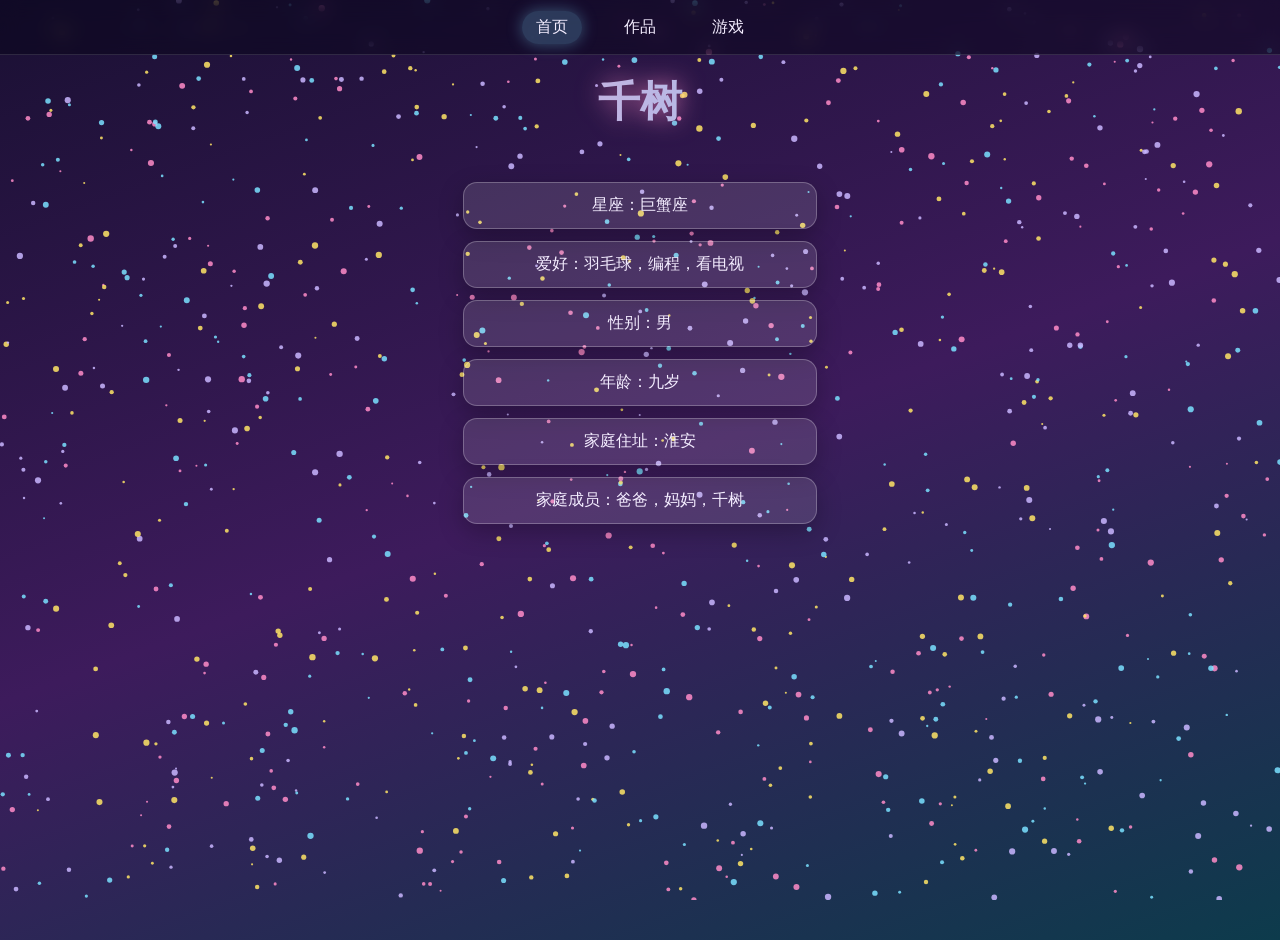
==== 01-爸爸给千树的任务.html @ f4340ac0 "加上作品房：抽奖、轮播、时钟、画板和调色盘。 Co-authored-by: Cursor <cursoragent@cursor.com>" ====
<!DOCTYPE html>
<html lang="zh-CN">
<head>
    <meta charset="UTF-8">
    <meta name="viewport" content="width=device-width, initial-scale=1.0">
    <title>千树</title>
    <style>
        body {
            font-family: sans-serif;
            min-height: 100vh;
            margin: 0;
            background: linear-gradient(160deg, #1a1033 0%, #3d1b5c 50%, #0d3b4c 100%);
            padding-bottom: 40px;
            overflow-x: hidden;
        }
        #dust {
            position: fixed;
            inset: 0;
            z-index: 0;
            pointer-events: none;
        }
        .nav {
            position: fixed;
            top: 0;
            left: 0;
            right: 0;
            z-index: 6;
            height: 54px;
            display: flex;
            align-items: center;
            justify-content: center;
            gap: 28px;
            background: rgba(10, 6, 28, 0.55);
            border-bottom: 1px solid rgba(255, 255, 255, 0.12);
            backdrop-filter: blur(10px);
        }
        .nav button {
            border: 0;
            background: transparent;
            color: #f4edff;
            font-size: 16px;
            cursor: pointer;
            padding: 6px 14px;
            border-radius: 999px;
        }
        .nav button.on {
            background: rgba(122, 224, 255, 0.22);
            box-shadow: 0 0 16px rgba(122, 224, 255, 0.35);
        }
        .side {
            display: none;
            position: fixed;
            top: 70px;
            bottom: 16px;
            width: 210px;
            z-index: 2;
        }
        body.play .side { display: block; }
        .side-left { left: 12px; }
        .side-right { right: 12px; }
        .game {
            height: 100%;
            border-radius: 18px;
            border: 1px solid rgba(255, 255, 255, 0.22);
            background: rgba(8, 4, 24, 0.45);
            box-shadow: 0 0 28px rgba(122, 224, 255, 0.18);
            overflow: hidden;
            position: relative;
        }
        .game-title {
            text-align: center;
            color: #fff;
            font-size: 14px;
            font-weight: bold;
            padding: 10px 8px 0;
            text-shadow: 0 0 10px #7ae0ff;
        }
        .game-score {
            text-align: center;
            color: #7ae0ff;
            font-size: 12px;
            margin-top: 4px;
        }
        .arena {
            position: absolute;
            left: 8px;
            right: 8px;
            top: 52px;
            bottom: 8px;
        }
        .bubble {
            position: absolute;
            border-radius: 50%;
            cursor: pointer;
            box-shadow: 0 0 16px currentColor;
        }
        .star {
            position: absolute;
            width: 14px;
            height: 14px;
            background: #ffe566;
            clip-path: polygon(50% 0%, 61% 35%, 98% 35%, 68% 57%, 79% 91%, 50% 70%, 21% 91%, 32% 57%, 2% 35%, 39% 35%);
            filter: drop-shadow(0 0 8px #ffe566);
        }
        .paddle {
            position: absolute;
            bottom: 6px;
            width: 56px;
            height: 10px;
            border-radius: 8px;
            background: linear-gradient(90deg, #7ae0ff, #ff8cc8);
            box-shadow: 0 0 14px #7ae0ff;
        }
        .stage {
            position: relative;
            z-index: 1;
            padding-top: 24px;
        }
        .name {
            font-size: 42px;
            font-weight: bold;
            text-align: center;
            margin-top: 50px;
            cursor: pointer;
            background: linear-gradient(90deg, #ff8cc8, #7ae0ff);
            -webkit-background-clip: text;
            background-clip: text;
            color: transparent;
            filter: drop-shadow(0 0 12px rgba(255, 140, 200, 0.7));
        }
        .name:hover {
            filter: drop-shadow(0 0 20px rgba(122, 224, 255, 0.9));
        }
        .hi {
            text-align: center;
            color: #c9e9ff;
            min-height: 24px;
            margin: 8px 0 20px;
            opacity: 0;
            transition: opacity 0.3s;
        }
        .hi.show { opacity: 1; }
        .info {
            width: 320px;
            margin: 12px auto;
            padding: 12px 16px;
            background: rgba(255, 255, 255, 0.12);
            border: 1px solid rgba(255, 255, 255, 0.25);
            border-radius: 14px;
            text-align: center;
            color: #f4edff;
            box-shadow: 0 8px 24px rgba(0, 0, 0, 0.25);
            cursor: pointer;
            transition: transform 0.2s, background 0.2s, box-shadow 0.2s, border-color 0.2s;
            animation: popin 0.5s ease both;
        }
        .info:nth-child(3) { animation-delay: 0.05s; }
        .info:nth-child(4) { animation-delay: 0.10s; }
        .info:nth-child(5) { animation-delay: 0.15s; }
        .info:nth-child(6) { animation-delay: 0.20s; }
        .info:nth-child(7) { animation-delay: 0.25s; }
        .info:nth-child(8) { animation-delay: 0.30s; }
        .info:hover {
            transform: scale(1.05);
            background: rgba(255, 255, 255, 0.22);
        }
        .info.on {
            transform: scale(1.06);
            border-color: #7ae0ff;
            background: rgba(122, 224, 255, 0.22);
            box-shadow: 0 0 24px rgba(122, 224, 255, 0.45);
        }
        @keyframes popin {
            from { opacity: 0; transform: translateY(16px); }
            to { opacity: 1; transform: translateY(0); }
        }
        .works {
            display: none;
            position: relative;
            z-index: 1;
            padding-top: 80px;
        }
        body.page-works .works { display: block; }
        body.page-works .stage { display: none; }
        .works-title {
            text-align: center;
            color: #f4edff;
            font-size: 22px;
            margin-bottom: 8px;
            text-shadow: 0 0 12px rgba(122, 224, 255, 0.45);
        }
        .works-hi {
            text-align: center;
            color: #c9e9ff;
            margin-bottom: 18px;
        }
        .work {
            width: 320px;
            margin: 12px auto;
            padding: 16px;
            background: rgba(255, 255, 255, 0.12);
            border: 1px solid rgba(255, 255, 255, 0.25);
            border-radius: 14px;
            text-align: center;
            color: #f4edff;
            cursor: pointer;
            transition: transform 0.2s, background 0.2s, box-shadow 0.2s;
        }
        .work:hover {
            transform: scale(1.05);
            background: rgba(255, 255, 255, 0.22);
        }
        .work.soon {
            cursor: default;
            opacity: 0.7;
        }
        .work.soon:hover { transform: none; }
        .studio {
            display: none;
            position: relative;
            z-index: 1;
            padding: 80px 16px 24px;
            text-align: center;
            color: #f4edff;
        }
        body.in-studio .works,
        body.in-studio .stage { display: none; }
        body.lottery .studio-lottery,
        body.slider .studio-slider,
        body.page-clock .studio-clock,
        body.page-draw .studio-draw,
        body.page-color .studio-color { display: block; }
        .studio h1, .studio h2, .studio h3 {
            margin: 14px 0;
            font-weight: normal;
        }
        .studio strong {
            display: block;
            font-size: 22px;
            margin-bottom: 16px;
            text-shadow: 0 0 12px rgba(122, 224, 255, 0.45);
        }
        .studio button,
        .back {
            border: 0;
            background: rgba(122, 224, 255, 0.22);
            color: #f4edff;
            padding: 8px 16px;
            border-radius: 999px;
            cursor: pointer;
            margin: 8px 6px;
        }
        .slide-box {
            width: 320px;
            height: 200px;
            margin: 18px auto;
            border-radius: 18px;
            display: flex;
            align-items: center;
            justify-content: center;
            font-size: 28px;
            font-weight: bold;
            box-shadow: 0 0 28px rgba(122, 224, 255, 0.25);
        }
        .clock-face {
            width: 200px;
            height: 200px;
            margin: 16px auto;
            border-radius: 50%;
            border: 4px solid #7ae0ff;
            position: relative;
            background: rgba(8, 4, 24, 0.45);
            box-shadow: 0 0 24px rgba(122, 224, 255, 0.35);
        }
        .hand {
            position: absolute;
            left: 50%;
            bottom: 50%;
            transform-origin: bottom center;
            background: #f4edff;
            border-radius: 4px;
        }
        .hand.hour { width: 6px; height: 52px; margin-left: -3px; }
        .hand.min { width: 4px; height: 72px; margin-left: -2px; }
        .hand.sec { width: 2px; height: 82px; margin-left: -1px; background: #ff8cc8; }
        .clock-dot {
            position: absolute;
            left: 50%;
            top: 50%;
            width: 10px;
            height: 10px;
            margin: -5px 0 0 -5px;
            border-radius: 50%;
            background: #7ae0ff;
        }
        #clockText { margin-top: 10px; color: #7ae0ff; }
        #drawPad {
            display: block;
            margin: 12px auto 0;
            background: #fff8ff;
            border-radius: 12px;
            cursor: crosshair;
            box-shadow: 0 0 20px rgba(255, 140, 200, 0.25);
        }
        .pens {
            display: flex;
            flex-wrap: wrap;
            justify-content: center;
            align-items: center;
            gap: 8px;
            width: 360px;
            margin: 12px auto;
        }
        .studio .pen {
            width: 28px;
            height: 28px;
            border-radius: 50%;
            border: 2px solid rgba(255, 255, 255, 0.35);
            cursor: pointer;
            padding: 0;
            margin: 0;
            box-shadow: none;
        }
        .studio .pen.on {
            box-shadow: 0 0 0 3px #7ae0ff;
        }
        .sizes {
            display: flex;
            justify-content: center;
            align-items: center;
            gap: 12px;
            margin: 0 0 12px;
        }
        .studio .size {
            width: 36px;
            height: 36px;
            padding: 0;
            margin: 0;
            border-radius: 50%;
            border: 2px solid rgba(255, 255, 255, 0.35);
            background: rgba(8, 4, 24, 0.35);
            display: flex;
            align-items: center;
            justify-content: center;
            box-shadow: none;
        }
        .studio .size.on {
            box-shadow: 0 0 0 3px #7ae0ff;
        }
        .studio .size i {
            display: block;
            border-radius: 50%;
            background: #f4edff;
        }
        .color-show {
            width: 220px;
            height: 120px;
            margin: 14px auto;
            border-radius: 16px;
            border: 1px solid rgba(255, 255, 255, 0.3);
        }
        #colorHex { font-size: 22px; letter-spacing: 1px; }
        @media (max-width: 860px) {
            body.play .side { display: none; }
        }
    </style>
</head>
<body>
    <canvas id="dust"></canvas>
    <div class="nav">
        <button type="button" id="homeBtn" class="on">首页</button>
        <button type="button" id="worksBtn">作品</button>
        <button type="button" id="gameBtn">游戏</button>
    </div>
    <div class="side side-left">
        <div class="game">
            <div class="game-title">戳泡泡</div>
            <div class="game-score" id="bubbleScore">0 分</div>
            <div class="arena" id="bubbleArena"></div>
        </div>
    </div>
    <div class="side side-right">
        <div class="game">
            <div class="game-title">接星星</div>
            <div class="game-score" id="starScore">0 分</div>
            <div class="arena" id="starArena">
                <div class="paddle" id="paddle"></div>
            </div>
        </div>
    </div>
    <div class="stage">
        <div class="name">千树</div>
        <div class="hi">点名字会换色，点卡片会亮起来</div>
        <div class="info">星座：巨蟹座</div>
        <div class="info">爱好：羽毛球，编程，看电视</div>
        <div class="info">性别：男</div>
        <div class="info">年龄：九岁</div>
        <div class="info">家庭住址：淮安</div>
        <div class="info">家庭成员：爸爸，妈妈，千树</div>
    </div>
    <div class="works">
        <div class="works-title">千树的作品</div>
        <div class="works-hi">点卡片打开作品</div>
        <div class="work" id="workLottery">随机抽奖</div>
        <div class="work" id="workSlider">随机轮播</div>
        <div class="work" id="workClock">会走的时钟</div>
        <div class="work" id="workDraw">小画板</div>
        <div class="work" id="workColor">调色盘</div>
    </div>
    <div class="studio studio-lottery">
        <button type="button" class="back" id="backFromLottery">回到作品</button>
        <strong>随机抽奖</strong>
        <h1>一等奖：<span id="one">???</span></h1>
        <h2>二等奖：<span id="two">???</span></h2>
        <h3>三等奖：<span id="three">???</span></h3>
        <button type="button" id="drawBtn">再抽一次</button>
    </div>
    <div class="studio studio-slider">
        <button type="button" class="back" id="backFromSlider">回到作品</button>
        <strong>随机轮播</strong>
        <div class="slide-box" id="slideBox">?</div>
        <button type="button" id="slideBtn">换一张</button>
    </div>
    <div class="studio studio-clock">
        <button type="button" class="back" id="backFromClock">回到作品</button>
        <strong>会走的时钟</strong>
        <div class="clock-face">
            <div class="hand hour" id="hourHand"></div>
            <div class="hand min" id="minHand"></div>
            <div class="hand sec" id="secHand"></div>
            <div class="clock-dot"></div>
        </div>
        <div id="clockText">--:--:--</div>
    </div>
    <div class="studio studio-draw">
        <button type="button" class="back" id="backFromDraw">回到作品</button>
        <strong>小画板</strong>
        <canvas id="drawPad" width="360" height="240"></canvas>
        <div class="pens">
            <button type="button" class="pen on" data-color="#5b2b8a" style="background:#5b2b8a"></button>
            <button type="button" class="pen" data-color="#ff8cc8" style="background:#ff8cc8"></button>
            <button type="button" class="pen" data-color="#ff4d4d" style="background:#ff4d4d"></button>
            <button type="button" class="pen" data-color="#ff8c32" style="background:#ff8c32"></button>
            <button type="button" class="pen" data-color="#ffe566" style="background:#ffe566"></button>
            <button type="button" class="pen" data-color="#7cffb2" style="background:#7cffb2"></button>
            <button type="button" class="pen" data-color="#00c2a8" style="background:#00c2a8"></button>
            <button type="button" class="pen" data-color="#7ae0ff" style="background:#7ae0ff"></button>
            <button type="button" class="pen" data-color="#2b6fff" style="background:#2b6fff"></button>
            <button type="button" class="pen" data-color="#c9b6ff" style="background:#c9b6ff"></button>
            <button type="button" class="pen" data-color="#8b5a2b" style="background:#8b5a2b"></button>
            <button type="button" class="pen" data-color="#888888" style="background:#888888"></button>
            <button type="button" class="pen" data-color="#222222" style="background:#222222"></button>
            <button type="button" class="pen" data-color="#ffffff" style="background:#ffffff"></button>
            <input type="color" id="drawColorPick" value="#5b2b8a" title="更多颜色">
        </div>
        <div class="sizes">
            <button type="button" class="size" data-size="2" title="细"><i style="width:6px;height:6px"></i></button>
            <button type="button" class="size on" data-size="6" title="中"><i style="width:12px;height:12px"></i></button>
            <button type="button" class="size" data-size="14" title="粗"><i style="width:20px;height:20px"></i></button>
        </div>
        <button type="button" id="clearDraw">清空</button>
    </div>
    <div class="studio studio-color">
        <button type="button" class="back" id="backFromColor">回到作品</button>
        <strong>调色盘</strong>
        <input type="color" id="colorPick" value="#ff8cc8">
        <div class="color-show" id="colorShow"></div>
        <div id="colorHex">#ff8cc8</div>
    </div>
    <script>
        const canvas = document.getElementById("dust");
        const ctx = canvas.getContext("2d");
        const dots = [];
        const mouse = { x: -9999, y: -9999 };
        const fadeOut = 40;
        const fadeIn = 130;

        function fitCanvas() {
            canvas.width = window.innerWidth;
            canvas.height = window.innerHeight;
        }
        fitCanvas();
        window.onresize = fitCanvas;

        for (let n = 0; n < 1000; n = n + 1) {
            dots.push({
                x: Math.random() * window.innerWidth,
                y: Math.random() * window.innerHeight,
                r: 1 + Math.random() * 2.2,
                vx: -0.25 + Math.random() * 0.5,
                vy: -0.25 + Math.random() * 0.5,
                color: ["#ff8cc8", "#7ae0ff", "#ffe566", "#c9b6ff"][n % 4],
                alpha: 0
            });
        }

        window.onmousemove = function (event) {
            mouse.x = event.clientX;
            mouse.y = event.clientY;
        };

        function drawDots() {
            ctx.clearRect(0, 0, canvas.width, canvas.height);
            for (let n = 0; n < dots.length; n = n + 1) {
                const d = dots[n];
                d.x = d.x + d.vx;
                d.y = d.y + d.vy;
                if (d.x < 0) { d.x = canvas.width; }
                if (d.x > canvas.width) { d.x = 0; }
                if (d.y < 0) { d.y = canvas.height; }
                if (d.y > canvas.height) { d.y = 0; }

                const dx = d.x - mouse.x;
                const dy = d.y - mouse.y;
                const dist = Math.sqrt(dx * dx + dy * dy);
                let want = 0.85;
                if (dist <= fadeOut) {
                    want = 0;
                } else if (dist < fadeIn) {
                    const t = (dist - fadeOut) / (fadeIn - fadeOut);
                    want = 0.85 * t * t;
                }
                const step = 0.018;
                if (want < d.alpha) {
                    d.alpha = d.alpha - step;
                    if (d.alpha < want) {
                        d.alpha = want;
                    }
                } else {
                    d.alpha = d.alpha + step;
                    if (d.alpha > want) {
                        d.alpha = want;
                    }
                }
                if (d.alpha > 0.02) {
                    ctx.beginPath();
                    ctx.fillStyle = d.color;
                    ctx.globalAlpha = d.alpha;
                    ctx.arc(d.x, d.y, d.r, 0, Math.PI * 2);
                    ctx.fill();
                }
            }
            ctx.globalAlpha = 1;
            requestAnimationFrame(drawDots);
        }
        drawDots();

        const homeBtn = document.getElementById("homeBtn");
        const worksBtn = document.getElementById("worksBtn");
        const gameBtn = document.getElementById("gameBtn");

        function lightNav(btn) {
            homeBtn.classList.remove("on");
            worksBtn.classList.remove("on");
            gameBtn.classList.remove("on");
            btn.classList.add("on");
        }
        function clearRooms() {
            document.body.classList.remove("play");
            document.body.classList.remove("page-works");
            document.body.classList.remove("in-studio");
            document.body.classList.remove("lottery");
            document.body.classList.remove("slider");
            document.body.classList.remove("page-clock");
            document.body.classList.remove("page-draw");
            document.body.classList.remove("page-color");
        }
        function openStudio(room, start) {
            clearRooms();
            document.body.classList.add("in-studio");
            document.body.classList.add(room);
            lightNav(worksBtn);
            if (start) {
                start();
            }
        }
        function openHome() {
            clearRooms();
            lightNav(homeBtn);
        }
        function openWorks() {
            clearRooms();
            document.body.classList.add("page-works");
            lightNav(worksBtn);
        }
        function openGames() {
            clearRooms();
            document.body.classList.add("play");
            lightNav(gameBtn);
            readySound();
        }
        function openLottery() {
            openStudio("lottery", drawPrize);
        }
        function openSlider() {
            openStudio("slider", randomSlide);
        }

        homeBtn.onclick = openHome;
        worksBtn.onclick = openWorks;
        gameBtn.onclick = openGames;
        document.getElementById("workLottery").onclick = openLottery;
        document.getElementById("workSlider").onclick = openSlider;
        document.getElementById("workClock").onclick = function () {
            openStudio("page-clock", tickClock);
        };
        document.getElementById("workDraw").onclick = function () {
            openStudio("page-draw");
        };
        document.getElementById("workColor").onclick = function () {
            openStudio("page-color", showColor);
        };
        document.getElementById("backFromLottery").onclick = openWorks;
        document.getElementById("backFromSlider").onclick = openWorks;
        document.getElementById("backFromClock").onclick = openWorks;
        document.getElementById("backFromDraw").onclick = openWorks;
        document.getElementById("backFromColor").onclick = openWorks;
        document.getElementById("drawBtn").onclick = drawPrize;
        document.getElementById("slideBtn").onclick = randomSlide;
        document.getElementById("clearDraw").onclick = function () {
            const pad = document.getElementById("drawPad");
            const p = pad.getContext("2d");
            p.clearRect(0, 0, pad.width, pad.height);
        };
        document.getElementById("colorPick").oninput = showColor;

        function drawPrize() {
            const personArr = ["周杰伦", "刘德华", "周星驰", "Pink老师", "张学友"];
            const randomNum1 = Math.floor(Math.random() * personArr.length);
            document.getElementById("one").innerHTML = personArr[randomNum1];
            personArr.splice(randomNum1, 1);
            const randomNum2 = Math.floor(Math.random() * personArr.length);
            document.getElementById("two").innerHTML = personArr[randomNum2];
            personArr.splice(randomNum2, 1);
            const randomNum3 = Math.floor(Math.random() * personArr.length);
            document.getElementById("three").innerHTML = personArr[randomNum3];
        }

        function randomSlide() {
            const slides = ["粉", "青", "黄", "紫", "绿"];
            const colors = ["#ff8cc8", "#7ae0ff", "#ffe566", "#c9b6ff", "#7cffb2"];
            const n = Math.floor(Math.random() * slides.length);
            const box = document.getElementById("slideBox");
            box.style.background = colors[n];
            box.textContent = "第" + (n + 1) + "张 · " + slides[n];
        }

        function two(n) {
            if (n < 10) {
                return "0" + n;
            }
            return "" + n;
        }
        function tickClock() {
            const now = new Date();
            const s = now.getSeconds();
            const m = now.getMinutes();
            const h = now.getHours();
            document.getElementById("secHand").style.transform = "rotate(" + (s * 6) + "deg)";
            document.getElementById("minHand").style.transform = "rotate(" + (m * 6 + s * 0.1) + "deg)";
            document.getElementById("hourHand").style.transform = "rotate(" + ((h % 12) * 30 + m * 0.5) + "deg)";
            document.getElementById("clockText").textContent = two(h) + ":" + two(m) + ":" + two(s);
        }
        setInterval(tickClock, 1000);
        tickClock();

        function showColor() {
            const hex = document.getElementById("colorPick").value;
            document.getElementById("colorShow").style.background = hex;
            document.getElementById("colorHex").textContent = hex;
        }
        showColor();

        const drawPad = document.getElementById("drawPad");
        const drawCtx = drawPad.getContext("2d");
        let drawing = false;
        let penColor = "#5b2b8a";
        let penSize = 6;
        const sizeBtns = document.querySelectorAll(".size");
        for (let n = 0; n < sizeBtns.length; n = n + 1) {
            sizeBtns[n].onclick = function () {
                penSize = Number(sizeBtns[n].getAttribute("data-size"));
                for (let k = 0; k < sizeBtns.length; k = k + 1) {
                    sizeBtns[k].classList.remove("on");
                }
                sizeBtns[n].classList.add("on");
            };
        }
        const pens = document.querySelectorAll(".pen");
        function pickPen(color) {
            penColor = color;
            document.getElementById("drawColorPick").value = color;
            for (let n = 0; n < pens.length; n = n + 1) {
                if (pens[n].getAttribute("data-color") === color) {
                    pens[n].classList.add("on");
                } else {
                    pens[n].classList.remove("on");
                }
            }
        }
        for (let n = 0; n < pens.length; n = n + 1) {
            pens[n].onclick = function () {
                pickPen(pens[n].getAttribute("data-color"));
            };
        }
        document.getElementById("drawColorPick").oninput = function () {
            penColor = document.getElementById("drawColorPick").value;
            for (let n = 0; n < pens.length; n = n + 1) {
                pens[n].classList.remove("on");
            }
        };
        function padPos(event) {
            const box = drawPad.getBoundingClientRect();
            return {
                x: event.clientX - box.left,
                y: event.clientY - box.top
            };
        }
        drawPad.onmousedown = function (event) {
            drawing = true;
            const p = padPos(event);
            drawCtx.beginPath();
            drawCtx.moveTo(p.x, p.y);
        };
        drawPad.onmousemove = function (event) {
            if (!drawing) {
                return;
            }
            const p = padPos(event);
            drawCtx.strokeStyle = penColor;
            drawCtx.lineWidth = penSize;
            drawCtx.lineCap = "round";
            drawCtx.lineTo(p.x, p.y);
            drawCtx.stroke();
        };
        drawPad.onmouseup = function () {
            drawing = false;
        };
        drawPad.onmouseleave = function () {
            drawing = false;
        };

        const name = document.querySelector(".name");
        const hi = document.querySelector(".hi");
        const colors = [
            "linear-gradient(90deg, #ff8cc8, #7ae0ff)",
            "linear-gradient(90deg, #ffe566, #ff6b9d)",
            "linear-gradient(90deg, #7cffb2, #7ae0ff)"
        ];
        const hellos = ["你好，我是千树！", "上面点「游戏」才出现小游戏", "欢迎来到我的主页"];
        let i = 0;

        name.onclick = function () {
            i = i + 1;
            if (i >= colors.length) {
                i = 0;
            }
            name.style.background = colors[i];
            name.style.backgroundClip = "text";
            name.style.webkitBackgroundClip = "text";
            hi.textContent = hellos[i];
            hi.classList.add("show");
        };

        const cards = document.querySelectorAll(".info");
        for (let n = 0; n < cards.length; n = n + 1) {
            cards[n].onclick = function () {
                cards[n].classList.toggle("on");
            };
        }

        const bubbleColors = ["#ff8cc8", "#7ae0ff", "#ffe566", "#b8fff0", "#c9b6ff"];
        const bubbleArena = document.getElementById("bubbleArena");
        const bubbleScoreEl = document.getElementById("bubbleScore");
        let bubbleScore = 0;

        function gamesOpen() {
            return document.body.classList.contains("play");
        }

        let audio;
        function readySound() {
            if (!audio) {
                audio = new AudioContext();
            }
            if (audio.state === "suspended") {
                audio.resume();
            }
        }
        function playBo() {
            const bo = new Audio("sounds/bo.mp3");
            bo.play();
        }
        function playDing() {
            readySound();
            const t = audio.currentTime;
            const notes = [988, 1319];
            for (let n = 0; n < notes.length; n = n + 1) {
                const o = audio.createOscillator();
                const g = audio.createGain();
                o.type = "triangle";
                o.frequency.value = notes[n];
                g.gain.setValueAtTime(0.16, t + n * 0.06);
                g.gain.exponentialRampToValueAtTime(0.01, t + 0.38 + n * 0.06);
                o.connect(g);
                g.connect(audio.destination);
                o.start(t + n * 0.06);
                o.stop(t + 0.42 + n * 0.06);
            }
        }

        function spawnBubble() {
            if (!gamesOpen()) {
                return;
            }
            const bubble = document.createElement("div");
            bubble.className = "bubble";
            const size = 22 + Math.floor(Math.random() * 22);
            const color = bubbleColors[Math.floor(Math.random() * bubbleColors.length)];
            bubble.style.width = size + "px";
            bubble.style.height = size + "px";
            bubble.style.background = color;
            bubble.style.color = color;
            bubble.style.left = Math.floor(Math.random() * 70) + "%";
            bubble.style.top = "88%";
            bubbleArena.appendChild(bubble);

            let top = 88;
            const timer = setInterval(function () {
                top = top - 0.6;
                bubble.style.top = top + "%";
                if (top < -10 || !gamesOpen()) {
                    clearInterval(timer);
                    bubble.remove();
                }
            }, 50);

            bubble.onclick = function () {
                clearInterval(timer);
                bubble.remove();
                bubbleScore = bubbleScore + 1;
                bubbleScoreEl.textContent = bubbleScore + " 分";
                playBo();
            };
        }

        setInterval(spawnBubble, 2000);

        const starArena = document.getElementById("starArena");
        const paddle = document.getElementById("paddle");
        const starScoreEl = document.getElementById("starScore");
        let starScore = 0;
        let paddleX = 70;

        function putPaddle() {
            paddle.style.left = paddleX + "px";
        }
        putPaddle();

        starArena.onmousemove = function (event) {
            const box = starArena.getBoundingClientRect();
            paddleX = event.clientX - box.left - 28;
            if (paddleX < 0) {
                paddleX = 0;
            }
            if (paddleX > box.width - 56) {
                paddleX = box.width - 56;
            }
            putPaddle();
        };

        function spawnStar() {
            if (!gamesOpen()) {
                return;
            }
            const star = document.createElement("div");
            star.className = "star";
            let y = 0;
            star.style.left = Math.floor(Math.random() * 80) + "%";
            star.style.top = y + "px";
            starArena.appendChild(star);

            const timer = setInterval(function () {
                y = y + 4;
                star.style.top = y + "px";
                const starBox = star.getBoundingClientRect();
                const padBox = paddle.getBoundingClientRect();
                const hit = starBox.bottom >= padBox.top &&
                    starBox.left < padBox.right &&
                    starBox.right > padBox.left;
                if (hit) {
                    clearInterval(timer);
                    star.remove();
                    starScore = starScore + 1;
                    starScoreEl.textContent = starScore + " 分";
                    playDing();
                } else if (y > starArena.clientHeight || !gamesOpen()) {
                    clearInterval(timer);
                    star.remove();
                }
            }, 30);
        }

        setInterval(spawnStar, 900);
    </script>
</body>
</html>
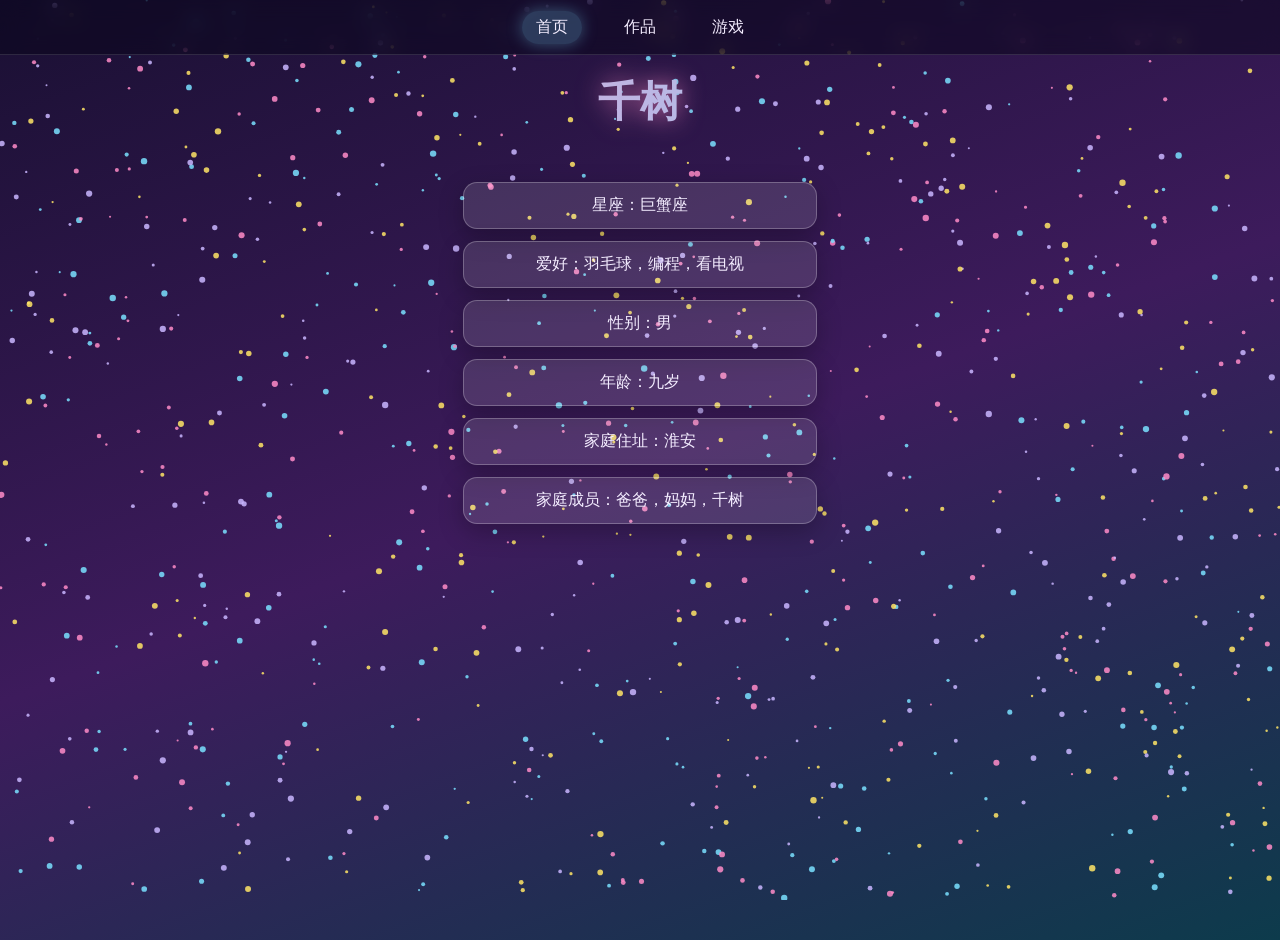
==== commit e1e53515: "把小树和小花对战棋请进游戏房，棋盘 3 到 10 都能选。 Co-authored-by: Cursor <cursoragent@cursor.com>" ====
--- a/01-爸爸给千树的任务.html
+++ b/01-爸爸给千树的任务.html
@@ -56,6 +56,7 @@
             z-index: 2;
         }
         body.play .side { display: block; }
+        body.play .stage { display: none; }
         .side-left { left: 12px; }
         .side-right { right: 12px; }
         .game {
@@ -360,8 +361,92 @@
             border: 1px solid rgba(255, 255, 255, 0.3);
         }
         #colorHex { font-size: 22px; letter-spacing: 1px; }
+        .chess-room {
+            display: none;
+            position: relative;
+            z-index: 1;
+            padding: 70px 240px 20px;
+            text-align: center;
+            color: #f4edff;
+        }
+        body.play .chess-room { display: block; }
+        .chess-room h2 {
+            margin: 0 0 6px;
+            font-size: 22px;
+            text-shadow: 0 0 12px rgba(122, 224, 255, 0.45);
+        }
+        .chess-bar {
+            display: flex;
+            flex-wrap: wrap;
+            justify-content: center;
+            gap: 6px;
+            margin: 8px 0;
+        }
+        .chess-size-btn,
+        .chess-mode-btn,
+        .chess-level-btn,
+        #chess-restart,
+        #chess-overlay-restart {
+            border: 1px solid rgba(255, 255, 255, 0.25);
+            background: rgba(255, 255, 255, 0.12);
+            color: #f4edff;
+            padding: 5px 10px;
+            border-radius: 999px;
+            cursor: pointer;
+        }
+        .chess-size-btn.on,
+        .chess-mode-btn.on,
+        .chess-level-btn.on {
+            background: rgba(122, 224, 255, 0.22);
+            box-shadow: 0 0 16px rgba(122, 224, 255, 0.35);
+        }
+        #chess-turn, #chess-rule, #chess-result {
+            margin: 4px 0;
+            color: #c9e9ff;
+        }
+        #chess-board {
+            display: grid;
+            gap: 3px;
+            width: min(420px, calc(100vw - 480px));
+            margin: 10px auto;
+        }
+        .chess-cell {
+            aspect-ratio: 1;
+            border: 1px solid rgba(122, 224, 255, 0.35);
+            background: rgba(8, 4, 24, 0.45);
+            border-radius: 4px;
+            cursor: pointer;
+            color: #f4edff;
+            padding: 0;
+        }
+        .chess-cell.is-tree { color: #7cffb2; text-shadow: 0 0 8px #7cffb2; }
+        .chess-cell.is-flower { color: #ff8cc8; text-shadow: 0 0 8px #ff8cc8; }
+        #chess-overlay {
+            position: fixed;
+            inset: 0;
+            z-index: 10;
+            display: none;
+            align-items: center;
+            justify-content: center;
+            background: rgba(10, 6, 28, 0.45);
+        }
+        #chess-overlay.is-open { display: flex; }
+        #chess-overlay[hidden] { display: none !important; }
+        .chess-card {
+            min-width: 220px;
+            padding: 28px 36px;
+            text-align: center;
+            background: rgba(20, 10, 40, 0.85);
+            border: 1px solid rgba(122, 224, 255, 0.35);
+            border-radius: 18px;
+            color: #f4edff;
+        }
+        #chess-overlay.is-win #chess-overlay-title { color: #7cffb2; }
+        #chess-overlay.is-draw #chess-overlay-title { color: #ffe566; }
         @media (max-width: 860px) {
             body.play .side { display: none; }
+            .chess-room { padding: 70px 16px 20px; }
+            #chess-board { width: min(420px, calc(100vw - 32px)); }
         }
     </style>
 </head>
@@ -397,6 +482,43 @@
         <div class="info">年龄：九岁</div>
         <div class="info">家庭住址：淮安</div>
         <div class="info">家庭成员：爸爸，妈妈，千树</div>
+    </div>
+    <div class="chess-room">
+        <h2>小树与小花</h2>
+        <p id="chess-rule">8 × 8，连 5 个赢</p>
+        <p id="chess-turn">轮到：小树</p>
+        <p id="chess-result"></p>
+        <div class="chess-bar" id="chess-sizes">
+            <button type="button" class="chess-size-btn" data-size="3">3×3</button>
+            <button type="button" class="chess-size-btn" data-size="4">4×4</button>
+            <button type="button" class="chess-size-btn" data-size="5">5×5</button>
+            <button type="button" class="chess-size-btn" data-size="6">6×6</button>
+            <button type="button" class="chess-size-btn" data-size="7">7×7</button>
+            <button type="button" class="chess-size-btn on" data-size="8">8×8</button>
+            <button type="button" class="chess-size-btn" data-size="9">9×9</button>
+            <button type="button" class="chess-size-btn" data-size="10">10×10</button>
+        </div>
+        <div class="chess-bar" id="chess-modes">
+            <button type="button" class="chess-mode-btn on" data-mode="human">人人对战</button>
+            <button type="button" class="chess-mode-btn" data-mode="computer">电脑对战</button>
+        </div>
+        <div class="chess-bar" id="chess-diff" hidden>
+            <span id="chess-levels">
+                <button type="button" class="chess-level-btn" data-level="easy">简单</button>
+                <button type="button" class="chess-level-btn on" data-level="normal">普通</button>
+                <button type="button" class="chess-level-btn" data-level="hard">困难</button>
+                <button type="button" class="chess-level-btn" data-level="super">超难</button>
+            </span>
+        </div>
+        <div id="chess-board"></div>
+        <button type="button" id="chess-restart">再来一盘</button>
+    </div>
+    <div id="chess-overlay" hidden>
+        <div class="chess-card">
+            <p id="chess-overlay-title"></p>
+            <p id="chess-overlay-sub"></p>
+            <button type="button" id="chess-overlay-restart">再来一盘</button>
+        </div>
     </div>
     <div class="works">
         <div class="works-title">千树的作品</div>
@@ -564,6 +686,11 @@
             document.body.classList.remove("page-clock");
             document.body.classList.remove("page-draw");
             document.body.classList.remove("page-color");
+            const chessOverlay = document.getElementById("chess-overlay");
+            if (chessOverlay) {
+                chessOverlay.hidden = true;
+                chessOverlay.classList.remove("is-open");
+            }
         }
         function openStudio(room, start) {
             clearRooms();
@@ -903,5 +1030,6 @@
 
         setInterval(spawnStar, 900);
     </script>
+    <script src="chess.js"></script>
 </body>
 </html>
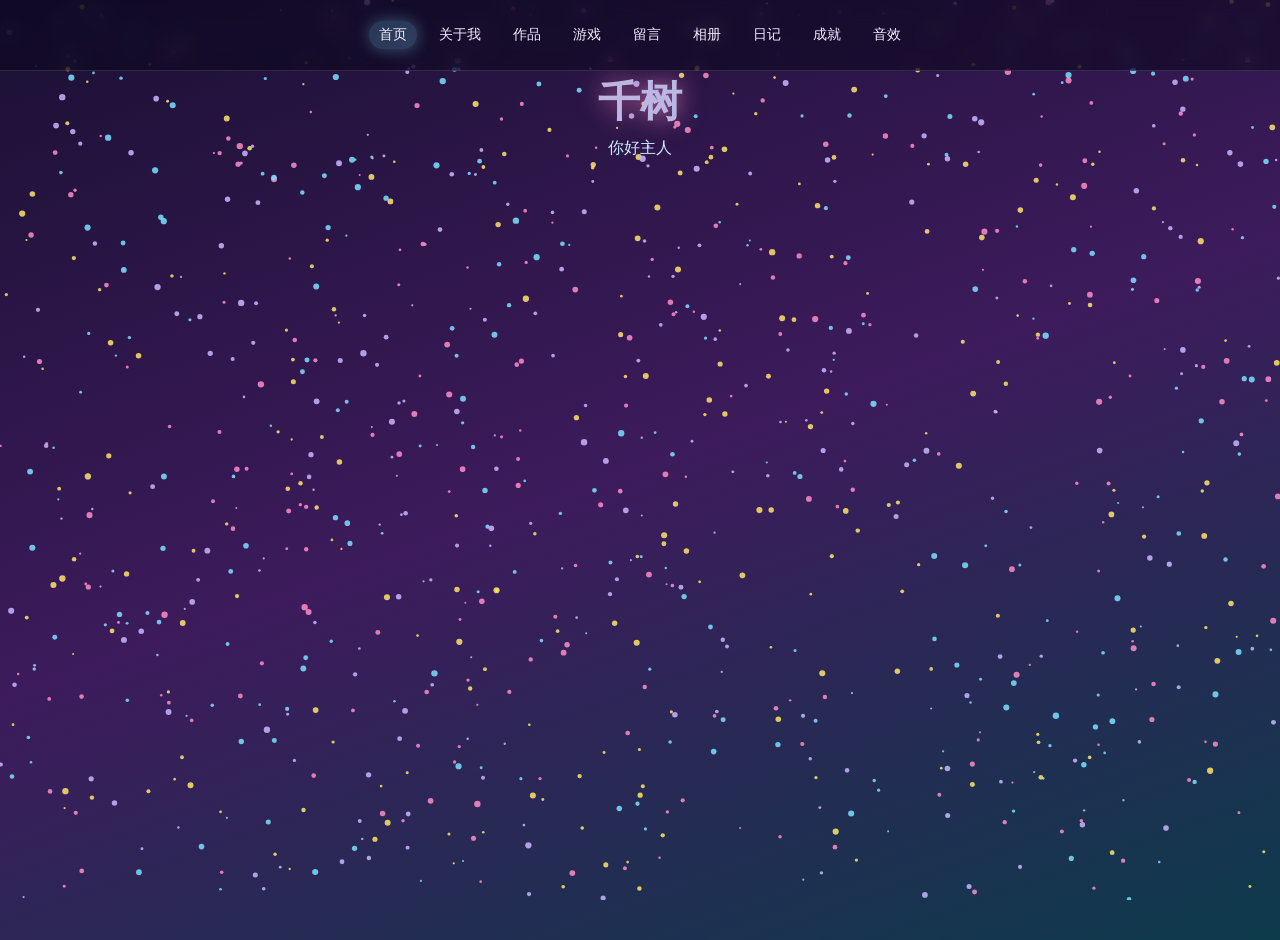
==== commit 70f1ba4c: "加上关于我、留言，以及相册、日记、成就、音效四间房。 Co-authored-by: Cursor <cursoragent@cursor.com>" ====
--- a/01-爸爸给千树的任务.html
+++ b/01-爸爸给千树的任务.html
@@ -25,11 +25,13 @@
             left: 0;
             right: 0;
             z-index: 6;
-            height: 54px;
+            min-height: 54px;
             display: flex;
             align-items: center;
             justify-content: center;
-            gap: 28px;
+            flex-wrap: wrap;
+            gap: 8px 12px;
+            padding: 8px 10px;
             background: rgba(10, 6, 28, 0.55);
             border-bottom: 1px solid rgba(255, 255, 255, 0.12);
             backdrop-filter: blur(10px);
@@ -38,9 +40,9 @@
             border: 0;
             background: transparent;
             color: #f4edff;
-            font-size: 16px;
+            font-size: 14px;
             cursor: pointer;
-            padding: 6px 14px;
+            padding: 5px 10px;
             border-radius: 999px;
         }
         .nav button.on {
@@ -183,6 +185,103 @@
         }
         body.page-works .works { display: block; }
         body.page-works .stage { display: none; }
+        .about-room,
+        .notes-room {
+            display: none;
+            position: relative;
+            z-index: 1;
+            padding-top: 80px;
+        }
+        body.page-about .about-room { display: block; }
+        body.page-about .stage { display: none; }
+        body.page-notes .notes-room { display: block; }
+        body.page-notes .stage { display: none; }
+        .album-room,
+        .diary-room,
+        .achieve-room,
+        .sound-room {
+            display: none;
+            position: relative;
+            z-index: 1;
+            padding-top: 80px;
+            text-align: center;
+        }
+        body.page-album .album-room,
+        body.page-diary .diary-room,
+        body.page-achieve .achieve-room,
+        body.page-sound .sound-room { display: block; }
+        body.page-album .stage,
+        body.page-diary .stage,
+        body.page-achieve .stage,
+        body.page-sound .stage { display: none; }
+        .photos {
+            display: flex;
+            flex-wrap: wrap;
+            justify-content: center;
+            gap: 12px;
+            padding: 8px 16px 24px;
+        }
+        .photo {
+            width: 140px;
+            height: 100px;
+            border-radius: 14px;
+            display: flex;
+            align-items: center;
+            justify-content: center;
+            color: #1a1033;
+            font-weight: bold;
+            cursor: pointer;
+            border: 2px solid rgba(255, 255, 255, 0.3);
+        }
+        .photo.on {
+            box-shadow: 0 0 20px rgba(122, 224, 255, 0.55);
+            transform: scale(1.06);
+        }
+        #diaryBox {
+            width: 320px;
+            height: 160px;
+            display: block;
+            margin: 0 auto 12px;
+            padding: 12px;
+            border-radius: 14px;
+            border: 1px solid rgba(255, 255, 255, 0.25);
+            background: rgba(255, 255, 255, 0.12);
+            color: #f4edff;
+            resize: none;
+        }
+        #diarySave,
+        .sound-btn {
+            border: 0;
+            background: rgba(122, 224, 255, 0.22);
+            color: #f4edff;
+            padding: 8px 16px;
+            border-radius: 999px;
+            cursor: pointer;
+            margin: 6px;
+        }
+        .note-box {
+            width: 320px;
+            margin: 0 auto 16px;
+            display: flex;
+            flex-direction: column;
+            gap: 8px;
+        }
+        .note-box input {
+            border: 1px solid rgba(255, 255, 255, 0.25);
+            background: rgba(255, 255, 255, 0.12);
+            color: #f4edff;
+            padding: 10px 12px;
+            border-radius: 12px;
+        }
+        .note-box input::placeholder { color: #c9b6ff; }
+        #noteSend {
+            border: 0;
+            background: rgba(122, 224, 255, 0.22);
+            color: #f4edff;
+            padding: 8px 16px;
+            border-radius: 999px;
+            cursor: pointer;
+        }
         .works-title {
             text-align: center;
             color: #f4edff;
@@ -454,8 +553,14 @@
     <canvas id="dust"></canvas>
     <div class="nav">
         <button type="button" id="homeBtn" class="on">首页</button>
+        <button type="button" id="aboutBtn">关于我</button>
         <button type="button" id="worksBtn">作品</button>
         <button type="button" id="gameBtn">游戏</button>
+        <button type="button" id="notesBtn">留言</button>
+        <button type="button" id="albumBtn">相册</button>
+        <button type="button" id="diaryBtn">日记</button>
+        <button type="button" id="achieveBtn">成就</button>
+        <button type="button" id="soundBtn">音效</button>
     </div>
     <div class="side side-left">
         <div class="game">
@@ -475,13 +580,58 @@
     </div>
     <div class="stage">
         <div class="name">千树</div>
-        <div class="hi">点名字会换色，点卡片会亮起来</div>
+        <div class="hi show">你好主人</div>
+    </div>
+    <div class="about-room">
+        <div class="works-title">关于我</div>
+        <div class="works-hi">点卡片会亮起来</div>
         <div class="info">星座：巨蟹座</div>
         <div class="info">爱好：羽毛球，编程，看电视</div>
         <div class="info">性别：男</div>
         <div class="info">年龄：九岁</div>
-        <div class="info">家庭住址：淮安</div>
+        <div class="info">住在：淮安</div>
         <div class="info">家庭成员：爸爸，妈妈，千树</div>
+    </div>
+    <div class="notes-room">
+        <div class="works-title">留言</div>
+        <div class="works-hi">写一句话，点发送</div>
+        <div class="note-box">
+            <input id="noteName" type="text" placeholder="你的名字" maxlength="12">
+            <input id="noteText" type="text" placeholder="想对千树说的话" maxlength="60">
+            <button type="button" id="noteSend">发送</button>
+        </div>
+        <div id="noteList"></div>
+    </div>
+    <div class="album-room">
+        <div class="works-title">相册</div>
+        <div class="works-hi">点一张照片会亮起来</div>
+        <div class="photos">
+            <div class="photo" style="background:#7cffb2">羽毛球</div>
+            <div class="photo" style="background:#7ae0ff">星星</div>
+            <div class="photo" style="background:#ff8cc8">小花</div>
+            <div class="photo" style="background:#ffe566">画板</div>
+        </div>
+    </div>
+    <div class="diary-room">
+        <div class="works-title">日记</div>
+        <div class="works-hi">写今天的事，点保存</div>
+        <textarea id="diaryBox" placeholder="今天我想写……"></textarea>
+        <button type="button" id="diarySave">保存</button>
+        <div class="works-hi" id="diaryTip"></div>
+    </div>
+    <div class="achieve-room">
+        <div class="works-title">成就</div>
+        <div class="works-hi">点卡片能跳到对应房间</div>
+        <div class="work" id="achieveGames">会做小树和小花对战棋</div>
+        <div class="work" id="achieveDraw">会做小画板</div>
+        <div class="work" id="achieveNotes">会做留言本</div>
+        <div class="info">会换导航房间</div>
+    </div>
+    <div class="sound-room">
+        <div class="works-title">音效</div>
+        <div class="works-hi">点按钮听一听</div>
+        <button type="button" class="sound-btn" id="soundBo">泡泡啵</button>
+        <button type="button" class="sound-btn" id="soundDing">星星叮</button>
     </div>
     <div class="chess-room">
         <h2>小树与小花</h2>
@@ -668,18 +818,36 @@
         drawDots();
 
         const homeBtn = document.getElementById("homeBtn");
+        const aboutBtn = document.getElementById("aboutBtn");
         const worksBtn = document.getElementById("worksBtn");
         const gameBtn = document.getElementById("gameBtn");
+        const notesBtn = document.getElementById("notesBtn");
+        const albumBtn = document.getElementById("albumBtn");
+        const diaryBtn = document.getElementById("diaryBtn");
+        const achieveBtn = document.getElementById("achieveBtn");
+        const soundBtn = document.getElementById("soundBtn");
 
         function lightNav(btn) {
             homeBtn.classList.remove("on");
+            aboutBtn.classList.remove("on");
             worksBtn.classList.remove("on");
             gameBtn.classList.remove("on");
+            notesBtn.classList.remove("on");
+            albumBtn.classList.remove("on");
+            diaryBtn.classList.remove("on");
+            achieveBtn.classList.remove("on");
+            soundBtn.classList.remove("on");
             btn.classList.add("on");
         }
         function clearRooms() {
             document.body.classList.remove("play");
             document.body.classList.remove("page-works");
+            document.body.classList.remove("page-about");
+            document.body.classList.remove("page-notes");
+            document.body.classList.remove("page-album");
+            document.body.classList.remove("page-diary");
+            document.body.classList.remove("page-achieve");
+            document.body.classList.remove("page-sound");
             document.body.classList.remove("in-studio");
             document.body.classList.remove("lottery");
             document.body.classList.remove("slider");
@@ -705,10 +873,41 @@
             clearRooms();
             lightNav(homeBtn);
         }
+        function openAbout() {
+            clearRooms();
+            document.body.classList.add("page-about");
+            lightNav(aboutBtn);
+        }
         function openWorks() {
             clearRooms();
             document.body.classList.add("page-works");
             lightNav(worksBtn);
+        }
+        function openNotes() {
+            clearRooms();
+            document.body.classList.add("page-notes");
+            lightNav(notesBtn);
+        }
+        function openAlbum() {
+            clearRooms();
+            document.body.classList.add("page-album");
+            lightNav(albumBtn);
+        }
+        function openDiary() {
+            clearRooms();
+            document.body.classList.add("page-diary");
+            lightNav(diaryBtn);
+        }
+        function openAchieve() {
+            clearRooms();
+            document.body.classList.add("page-achieve");
+            lightNav(achieveBtn);
+        }
+        function openSounds() {
+            clearRooms();
+            document.body.classList.add("page-sound");
+            lightNav(soundBtn);
+            readySound();
         }
         function openGames() {
             clearRooms();
@@ -724,8 +923,19 @@
         }
 
         homeBtn.onclick = openHome;
+        aboutBtn.onclick = openAbout;
         worksBtn.onclick = openWorks;
+        notesBtn.onclick = openNotes;
+        albumBtn.onclick = openAlbum;
+        diaryBtn.onclick = openDiary;
+        achieveBtn.onclick = openAchieve;
+        soundBtn.onclick = openSounds;
         gameBtn.onclick = openGames;
+        document.getElementById("achieveGames").onclick = openGames;
+        document.getElementById("achieveDraw").onclick = function () {
+            openStudio("page-draw");
+        };
+        document.getElementById("achieveNotes").onclick = openNotes;
         document.getElementById("workLottery").onclick = openLottery;
         document.getElementById("workSlider").onclick = openSlider;
         document.getElementById("workClock").onclick = function () {
@@ -874,7 +1084,15 @@
             "linear-gradient(90deg, #ffe566, #ff6b9d)",
             "linear-gradient(90deg, #7cffb2, #7ae0ff)"
         ];
-        const hellos = ["你好，我是千树！", "上面点「游戏」才出现小游戏", "欢迎来到我的主页"];
+        const hellos = [
+            "你好主人",
+            "你好，我是千树！",
+            "上面有关于我和留言",
+            "今天也来玩一会儿吧",
+            "作品房里有画板和时钟",
+            "游戏房里有小树和小花",
+            "欢迎来到千树的主页"
+        ];
         let i = 0;
 
         name.onclick = function () {
@@ -895,6 +1113,60 @@
                 cards[n].classList.toggle("on");
             };
         }
+
+        const noteList = document.getElementById("noteList");
+        function loadNotes() {
+            const raw = localStorage.getItem("qs-home-notes");
+            if (!raw) {
+                return [];
+            }
+            return JSON.parse(raw);
+        }
+        function showNotes() {
+            const notes = loadNotes();
+            noteList.innerHTML = "";
+            for (let n = 0; n < notes.length; n = n + 1) {
+                const card = document.createElement("div");
+                card.className = "info";
+                card.textContent = notes[n].name + "： " + notes[n].text;
+                noteList.appendChild(card);
+            }
+        }
+        document.getElementById("noteSend").onclick = function () {
+            const name = document.getElementById("noteName").value.trim();
+            const text = document.getElementById("noteText").value.trim();
+            if (name === "" || text === "") {
+                return;
+            }
+            const notes = loadNotes();
+            notes.unshift({ name: name, text: text });
+            localStorage.setItem("qs-home-notes", JSON.stringify(notes));
+            document.getElementById("noteText").value = "";
+            showNotes();
+        };
+        showNotes();
+
+        const photos = document.querySelectorAll(".photo");
+        for (let n = 0; n < photos.length; n = n + 1) {
+            photos[n].onclick = function () {
+                photos[n].classList.toggle("on");
+            };
+        }
+
+        const diaryBox = document.getElementById("diaryBox");
+        diaryBox.value = localStorage.getItem("qs-home-diary") || "";
+        document.getElementById("diarySave").onclick = function () {
+            localStorage.setItem("qs-home-diary", diaryBox.value);
+            document.getElementById("diaryTip").textContent = "保存好了";
+        };
+
+        document.getElementById("soundBo").onclick = function () {
+            readySound();
+            playBo();
+        };
+        document.getElementById("soundDing").onclick = function () {
+            playDing();
+        };
 
         const bubbleColors = ["#ff8cc8", "#7ae0ff", "#ffe566", "#b8fff0", "#c9b6ff"];
         const bubbleArena = document.getElementById("bubbleArena");
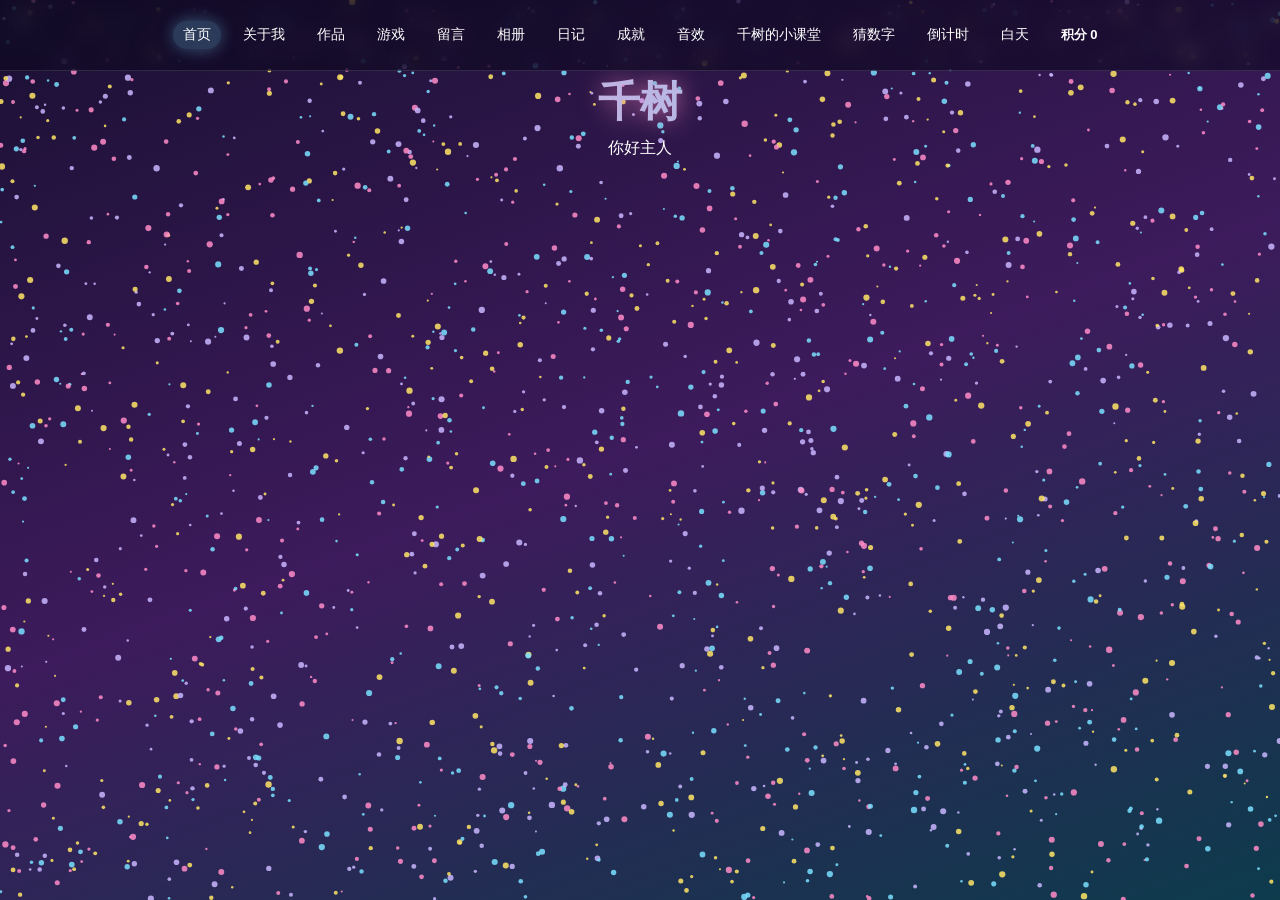
==== commit 6ba7b769: "把小课堂、消消乐和新游戏一起带上线，小树与小花整盘看得见。 Co-authored-by: Cursor <cursoragent@cursor.com>" ====
--- a/01-爸爸给千树的任务.html
+++ b/01-爸爸给千树的任务.html
@@ -5,13 +5,21 @@
     <meta name="viewport" content="width=device-width, initial-scale=1.0">
     <title>千树</title>
     <style>
+        html, body {
+            height: 100%;
+            overflow: hidden;
+        }
         body {
             font-family: sans-serif;
-            min-height: 100vh;
             margin: 0;
             background: linear-gradient(160deg, #1a1033 0%, #3d1b5c 50%, #0d3b4c 100%);
-            padding-bottom: 40px;
-            overflow-x: hidden;
+        }
+        #pageFit {
+            position: absolute;
+            width: 1280px;
+            height: 800px;
+            transform-origin: top left;
+            overflow: hidden;
         }
         #dust {
             position: fixed;
@@ -20,7 +28,7 @@
             pointer-events: none;
         }
         .nav {
-            position: fixed;
+            position: absolute;
             top: 0;
             left: 0;
             right: 0;
@@ -49,21 +57,171 @@
             background: rgba(122, 224, 255, 0.22);
             box-shadow: 0 0 16px rgba(122, 224, 255, 0.35);
         }
+        #navScore {
+            color: #ffe566;
+            font-size: 13px;
+            font-weight: bold;
+            padding: 5px 10px;
+        }
+        .guess-room,
+        .timer-room {
+            display: none;
+            position: relative;
+            z-index: 1;
+            padding-top: 80px;
+            text-align: center;
+        }
+        #timerNum {
+            font-size: 72px;
+            color: #ffe566;
+            margin: 12px 0;
+            text-shadow: 0 0 18px rgba(255, 229, 102, 0.45);
+        }
+        .guess-max-btn.on {
+            box-shadow: 0 0 0 3px #ffe566;
+        }
+        .guess-bar {
+            display: flex;
+            flex-wrap: wrap;
+            justify-content: center;
+            gap: 8px;
+            margin: 0 0 12px;
+        }
+        #guessMax {
+            width: 72px;
+            padding: 8px 10px;
+            border-radius: 12px;
+            border: 1px solid rgba(255, 255, 255, 0.25);
+            background: rgba(255, 255, 255, 0.12);
+            color: #f4edff;
+            text-align: center;
+            font-size: 16px;
+        }
+        #guessInput {
+            width: 120px;
+            padding: 8px 10px;
+            border-radius: 12px;
+            border: 1px solid rgba(255, 255, 255, 0.25);
+            background: rgba(255, 255, 255, 0.12);
+            color: #f4edff;
+            text-align: center;
+            font-size: 20px;
+        }
+        body.theme-day {
+            background: linear-gradient(160deg, #fff4d6 0%, #d6f0ff 55%, #ffe4f2 100%);
+        }
+        body.theme-day .nav {
+            background: rgba(255, 250, 240, 0.75);
+            border-bottom-color: rgba(80, 40, 80, 0.12);
+        }
+        body:not(.theme-day) #pageFit button,
+        body:not(.theme-day) #pageFit input,
+        body:not(.theme-day) #pageFit textarea,
+        body:not(.theme-day) #pageFit p,
+        body:not(.theme-day) #pageFit h2,
+        body:not(.theme-day) #pageFit span,
+        body:not(.theme-day) #pageFit strong,
+        body:not(.theme-day) #pageFit .info,
+        body:not(.theme-day) #pageFit .work,
+        body:not(.theme-day) #pageFit .works-title,
+        body:not(.theme-day) #pageFit .works-hi,
+        body:not(.theme-day) #pageFit .hi,
+        body:not(.theme-day) #pageFit .game-title,
+        body:not(.theme-day) #pageFit .game-score,
+        body:not(.theme-day) #pageFit .lesson-school,
+        body:not(.theme-day) #pageFit .lesson-year,
+        body:not(.theme-day) #pageFit .lesson-topic,
+        body:not(.theme-day) #pageFit .lesson-side,
+        body:not(.theme-day) #pageFit .nav button,
+        body:not(.theme-day) #pageFit #navScore,
+        body:not(.theme-day) #pageFit #timerNum,
+        body:not(.theme-day) #pageFit #clockText,
+        body:not(.theme-day) #pageFit #diaryBox,
+        body:not(.theme-day) #pageFit #guessInput,
+        body:not(.theme-day) #pageFit #chess-turn,
+        body:not(.theme-day) #pageFit #chess-rule,
+        body:not(.theme-day) #pageFit #chess-result {
+            color: #ffffff;
+        }
+        body.theme-day #pageFit button,
+        body.theme-day #pageFit input,
+        body.theme-day #pageFit textarea,
+        body.theme-day #pageFit p,
+        body.theme-day #pageFit h2,
+        body.theme-day #pageFit span,
+        body.theme-day #pageFit strong,
+        body.theme-day #pageFit .info,
+        body.theme-day #pageFit .work,
+        body.theme-day #pageFit .works-title,
+        body.theme-day #pageFit .works-hi,
+        body.theme-day #pageFit .hi,
+        body.theme-day #pageFit .game-title,
+        body.theme-day #pageFit .game-score,
+        body.theme-day #pageFit .lesson-school,
+        body.theme-day #pageFit .lesson-year,
+        body.theme-day #pageFit .lesson-topic,
+        body.theme-day #pageFit .lesson-side,
+        body.theme-day #pageFit .nav button,
+        body.theme-day #pageFit #navScore,
+        body.theme-day #pageFit #timerNum,
+        body.theme-day #pageFit #clockText,
+        body.theme-day #pageFit #diaryBox,
+        body.theme-day #pageFit #guessInput,
+        body.theme-day #pageFit #guessMax,
+        body.theme-day #pageFit #chess-turn,
+        body.theme-day #pageFit #chess-rule,
+        body.theme-day #pageFit #chess-result,
+        body.theme-day #pageFit .note-box input,
+        body.theme-day #pageFit .sound-btn,
+        body.theme-day #pageFit .back {
+            color: #111111;
+        }
+        body.theme-day #pageFit input,
+        body.theme-day #pageFit textarea {
+            background: rgba(255, 255, 255, 0.75);
+        }
+        body.theme-day #pageFit .name {
+            color: transparent;
+        }
+        body.theme-day #pageFit .photo {
+            color: #111111;
+        }
+        body.theme-day #pageFit .match-room,
+        body.theme-day #pageFit .match-room h2,
+        body.theme-day #pageFit .memory-room,
+        body.theme-day #pageFit .tap-room,
+        body.theme-day #pageFit .rps-room,
+        body.theme-day #pageFit #matchTip,
+        body.theme-day #pageFit #matchQuest,
+        body.theme-day #pageFit #matchScore,
+        body.theme-day #pageFit .dock-btn {
+            color: #111111;
+        }
+        body:not(.theme-day) #pageFit .match-room,
+        body:not(.theme-day) #pageFit .match-room h2,
+        body:not(.theme-day) #pageFit .memory-room,
+        body:not(.theme-day) #pageFit .tap-room,
+        body:not(.theme-day) #pageFit .rps-room,
+        body:not(.theme-day) #pageFit #matchTip,
+        body:not(.theme-day) #pageFit #matchScore,
+        body:not(.theme-day) #pageFit .dock-btn {
+            color: #ffffff;
+        }
         .side {
             display: none;
-            position: fixed;
-            top: 70px;
-            bottom: 16px;
+            position: absolute;
+            top: 54px;
+            bottom: 0;
             width: 210px;
             z-index: 2;
         }
         body.play .side { display: block; }
         body.play .stage { display: none; }
-        .side-left { left: 12px; }
-        .side-right { right: 12px; }
+        .side-left { left: 0; }
+        .side-right { right: 0; }
         .game {
             height: 100%;
-            border-radius: 18px;
+            border-radius: 0;
             border: 1px solid rgba(255, 255, 255, 0.22);
             background: rgba(8, 4, 24, 0.45);
             box-shadow: 0 0 28px rgba(122, 224, 255, 0.18);
@@ -199,7 +357,8 @@
         .album-room,
         .diary-room,
         .achieve-room,
-        .sound-room {
+        .sound-room,
+        .lesson-room {
             display: none;
             position: relative;
             z-index: 1;
@@ -210,10 +369,16 @@
         body.page-diary .diary-room,
         body.page-achieve .achieve-room,
         body.page-sound .sound-room { display: block; }
+        body.page-lesson .lesson-room { display: flex; }
+        body.page-guess .guess-room,
+        body.page-timer .timer-room { display: block; }
         body.page-album .stage,
         body.page-diary .stage,
         body.page-achieve .stage,
-        body.page-sound .stage { display: none; }
+        body.page-sound .stage,
+        body.page-lesson .stage,
+        body.page-guess .stage,
+        body.page-timer .stage { display: none; }
         .photos {
             display: flex;
             flex-wrap: wrap;
@@ -281,6 +446,105 @@
             padding: 8px 16px;
             border-radius: 999px;
             cursor: pointer;
+        }
+        .lesson-room {
+            padding-top: 54px;
+            text-align: left;
+            min-height: 0;
+            box-sizing: border-box;
+        }
+        .lesson-side {
+            width: 150px;
+            flex-shrink: 0;
+            padding: 20px 12px;
+            background: rgba(10, 6, 28, 0.45);
+            border-right: 1px solid rgba(255, 255, 255, 0.12);
+            box-sizing: border-box;
+        }
+        .lesson-side p {
+            margin: 0 0 10px;
+            color: #c9e9ff;
+            text-align: center;
+            font-weight: bold;
+        }
+        .lesson-school,
+        .lesson-year {
+            display: block;
+            width: 100%;
+            margin: 0 0 8px;
+            border: 1px solid rgba(255, 255, 255, 0.25);
+            background: rgba(255, 255, 255, 0.12);
+            color: #f4edff;
+            padding: 8px 10px;
+            border-radius: 12px;
+            cursor: pointer;
+        }
+        .lesson-school.on,
+        .lesson-year.on {
+            background: rgba(122, 224, 255, 0.22);
+            box-shadow: 0 0 16px rgba(122, 224, 255, 0.35);
+        }
+        .lesson-main {
+            flex: 1;
+            min-width: 0;
+            padding: 20px 16px 24px;
+        }
+        #lessonYears {
+            display: flex;
+            flex-wrap: wrap;
+            gap: 8px;
+            margin: 0 0 16px;
+        }
+        #lessonYears .lesson-year,
+        #lessonLevels .lesson-level,
+        #lessonTopics .lesson-topic {
+            width: auto;
+            margin: 0;
+        }
+        #lessonLevels,
+        #lessonTopics {
+            display: flex;
+            flex-wrap: wrap;
+            gap: 8px;
+            margin: 0 0 16px;
+        }
+        .lesson-topic {
+            display: block;
+            border: 1px solid rgba(255, 255, 255, 0.25);
+            background: rgba(255, 255, 255, 0.12);
+            color: #f4edff;
+            padding: 8px 10px;
+            border-radius: 12px;
+            cursor: pointer;
+        }
+        .lesson-topic.on {
+            background: rgba(255, 140, 200, 0.28);
+            box-shadow: 0 0 16px rgba(255, 140, 200, 0.35);
+        }
+        .lesson-level {
+            display: block;
+            border: 1px solid rgba(255, 255, 255, 0.25);
+            background: rgba(255, 255, 255, 0.12);
+            color: #f4edff;
+            padding: 8px 14px;
+            border-radius: 12px;
+            cursor: pointer;
+        }
+        .lesson-level.on[data-level="简单"] {
+            background: rgba(120, 220, 160, 0.35);
+            box-shadow: 0 0 16px rgba(120, 220, 160, 0.4);
+        }
+        .lesson-level.on[data-level="普通"] {
+            background: rgba(122, 224, 255, 0.28);
+            box-shadow: 0 0 16px rgba(122, 224, 255, 0.4);
+        }
+        .lesson-level.on[data-level="困难"] {
+            background: rgba(255, 186, 92, 0.35);
+            box-shadow: 0 0 16px rgba(255, 186, 92, 0.4);
+        }
+        .lesson-level.on[data-level="超难"] {
+            background: rgba(255, 110, 130, 0.38);
+            box-shadow: 0 0 16px rgba(255, 110, 130, 0.45);
         }
         .works-title {
             text-align: center;
@@ -460,32 +724,123 @@
             border: 1px solid rgba(255, 255, 255, 0.3);
         }
         #colorHex { font-size: 22px; letter-spacing: 1px; }
-        .chess-room {
+        .chess-room,
+        .match-room,
+        .memory-room,
+        .tap-room,
+        .rps-room {
             display: none;
             position: relative;
             z-index: 1;
-            padding: 70px 240px 20px;
+            padding: 68px 220px 52px;
             text-align: center;
             color: #f4edff;
-        }
-        body.play .chess-room { display: block; }
-        .chess-room h2 {
-            margin: 0 0 6px;
+            overflow: hidden;
+        }
+        body.play.now-chess .chess-room,
+        body.play.now-match .match-room,
+        body.play.now-memory .memory-room,
+        body.play.now-tap .tap-room,
+        body.play.now-rps .rps-room {
+            display: flex;
+            flex-direction: column;
+            align-items: center;
+            justify-content: flex-start;
+        }
+        .match-room h2,
+        .chess-room h2,
+        .memory-room h2,
+        .tap-room h2,
+        .rps-room h2 {
+            margin: 0 0 2px;
+            font-size: 18px;
+            text-shadow: 0 0 12px rgba(122, 224, 255, 0.45);
+        }
+        .match-room h2 {
+            text-shadow: 0 0 12px rgba(255, 140, 200, 0.45);
+        }
+        #matchQuest {
+            margin: 4px 0;
+            color: #ffe566;
+            font-weight: bold;
+        }
+        #matchBoard {
+            position: relative;
+            width: 300px;
+            height: 300px;
+            margin: 6px auto;
+            flex: 0 0 auto;
+            user-select: none;
+            touch-action: none;
+        }
+        .match-cell {
+            position: absolute;
+            box-sizing: border-box;
+            border: 1px solid rgba(255, 255, 255, 0.25);
+            background: rgba(8, 4, 24, 0.45);
+            border-radius: 10px;
+            cursor: pointer;
             font-size: 22px;
-            text-shadow: 0 0 12px rgba(122, 224, 255, 0.45);
+            padding: 0;
+            transition: left 0.24s ease, top 0.24s ease, opacity 0.18s ease, transform 0.18s ease;
+        }
+        .match-cell.on {
+            box-shadow: 0 0 0 3px #ffe566;
+            background: rgba(255, 229, 102, 0.2);
+        }
+        .match-cell.out {
+            opacity: 0;
+            transform: scale(0.3);
+        }
+        .game-dock {
+            display: none;
+            position: absolute;
+            left: 210px;
+            right: 210px;
+            bottom: 0;
+            z-index: 8;
+            justify-content: center;
+            flex-wrap: wrap;
+            gap: 6px;
+            padding: 6px 8px;
+            background: rgba(10, 6, 28, 0.82);
+            border-top: 1px solid rgba(255, 255, 255, 0.12);
+        }
+        body.play .game-dock { display: flex; }
+        .dock-btn {
+            border: 1px solid rgba(255, 255, 255, 0.25);
+            background: rgba(255, 255, 255, 0.12);
+            color: #f4edff;
+            padding: 6px 12px;
+            border-radius: 999px;
+            cursor: pointer;
+            font-size: 13px;
+        }
+        .dock-btn.on {
+            background: rgba(255, 140, 200, 0.28);
+            box-shadow: 0 0 16px rgba(255, 140, 200, 0.35);
         }
         .chess-bar {
             display: flex;
             flex-wrap: wrap;
             justify-content: center;
-            gap: 6px;
-            margin: 8px 0;
+            gap: 4px;
+            margin: 4px 0;
+        }
+        .chess-bar[hidden] {
+            display: none;
+        }
+        .chess-line {
+            margin: 0 0 4px;
+            font-size: 14px;
+            color: #c9e9ff;
         }
         .chess-size-btn,
         .chess-mode-btn,
         .chess-level-btn,
         #chess-restart,
-        #chess-overlay-restart {
+        #chess-overlay-restart,
+        #match-overlay-restart {
             border: 1px solid rgba(255, 255, 255, 0.25);
             background: rgba(255, 255, 255, 0.12);
             color: #f4edff;
@@ -500,28 +855,37 @@
             box-shadow: 0 0 16px rgba(122, 224, 255, 0.35);
         }
         #chess-turn, #chess-rule, #chess-result {
-            margin: 4px 0;
+            margin: 2px 0;
             color: #c9e9ff;
         }
         #chess-board {
             display: grid;
             gap: 3px;
-            width: min(420px, calc(100vw - 480px));
-            margin: 10px auto;
+            width: 380px;
+            height: 380px;
+            margin: 4px auto;
+            flex: 0 0 auto;
         }
         .chess-cell {
-            aspect-ratio: 1;
+            aspect-ratio: auto;
             border: 1px solid rgba(122, 224, 255, 0.35);
             background: rgba(8, 4, 24, 0.45);
-            border-radius: 4px;
+            border-radius: 6px;
             cursor: pointer;
             color: #f4edff;
             padding: 0;
+            display: flex;
+            align-items: center;
+            justify-content: center;
+            line-height: 1;
+            overflow: visible;
+            font-weight: bold;
         }
         .chess-cell.is-tree { color: #7cffb2; text-shadow: 0 0 8px #7cffb2; }
         .chess-cell.is-flower { color: #ff8cc8; text-shadow: 0 0 8px #ff8cc8; }
-        #chess-overlay {
-            position: fixed;
+        #chess-overlay,
+        #match-overlay {
+            position: absolute;
             inset: 0;
             z-index: 10;
             display: none;
@@ -529,8 +893,10 @@
             justify-content: center;
             background: rgba(10, 6, 28, 0.45);
         }
-        #chess-overlay.is-open { display: flex; }
-        #chess-overlay[hidden] { display: none !important; }
+        #chess-overlay.is-open,
+        #match-overlay.is-open { display: flex; }
+        #chess-overlay[hidden],
+        #match-overlay[hidden] { display: none !important; }
         .chess-card {
             min-width: 220px;
             padding: 28px 36px;
@@ -540,17 +906,87 @@
             border-radius: 18px;
             color: #f4edff;
         }
-        #chess-overlay.is-win #chess-overlay-title { color: #7cffb2; }
-        #chess-overlay.is-draw #chess-overlay-title { color: #ffe566; }
-        @media (max-width: 860px) {
-            body.play .side { display: none; }
-            .chess-room { padding: 70px 16px 20px; }
-            #chess-board { width: min(420px, calc(100vw - 32px)); }
+        #chess-overlay.is-win #chess-overlay-title,
+        #match-overlay.is-win #match-overlay-title { color: #7cffb2; }
+        #chess-overlay.is-draw #chess-overlay-title,
+        #match-overlay.is-draw #match-overlay-title { color: #ffe566; }
+        .stage,
+        .works,
+        .about-room,
+        .notes-room,
+        .album-room,
+        .diary-room,
+        .achieve-room,
+        .sound-room,
+        .lesson-room,
+        .guess-room,
+        .timer-room,
+        .studio {
+            box-sizing: border-box;
+            height: 100%;
+            overflow-y: auto;
+        }
+        body.play .chess-room,
+        body.play .match-room,
+        body.play .memory-room,
+        body.play .tap-room,
+        body.play .rps-room {
+            box-sizing: border-box;
+            height: 100%;
+            overflow: hidden;
+        }
+        #memoryBoard {
+            display: grid;
+            grid-template-columns: repeat(4, 1fr);
+            gap: 8px;
+            width: 320px;
+            height: 320px;
+            margin: 8px auto;
+            flex: 0 0 auto;
+        }
+        .memory-card {
+            border: 1px solid rgba(255, 255, 255, 0.28);
+            background: rgba(8, 4, 24, 0.5);
+            border-radius: 10px;
+            color: #f4edff;
+            font-size: 28px;
+            cursor: pointer;
+        }
+        .memory-card.open,
+        .memory-card.done {
+            background: rgba(255, 140, 200, 0.22);
+        }
+        #tapArena {
+            position: relative;
+            width: 360px;
+            height: 280px;
+            margin: 8px auto;
+            flex: 0 0 auto;
+            border: 1px solid rgba(255, 255, 255, 0.2);
+            border-radius: 16px;
+            background: rgba(8, 4, 24, 0.35);
+        }
+        #tapDot {
+            position: absolute;
+            width: 56px;
+            height: 56px;
+            border: 0;
+            border-radius: 50%;
+            background: #ff8cc8;
+            color: #1a1033;
+            font-size: 22px;
+            cursor: pointer;
+            box-shadow: 0 0 18px rgba(255, 140, 200, 0.55);
+        }
+        .rps-pick {
+            font-size: 28px;
+            padding: 10px 18px;
         }
     </style>
 </head>
 <body>
     <canvas id="dust"></canvas>
+    <div id="pageFit">
     <div class="nav">
         <button type="button" id="homeBtn" class="on">首页</button>
         <button type="button" id="aboutBtn">关于我</button>
@@ -561,6 +997,11 @@
         <button type="button" id="diaryBtn">日记</button>
         <button type="button" id="achieveBtn">成就</button>
         <button type="button" id="soundBtn">音效</button>
+        <button type="button" id="lessonBtn">千树的小课堂</button>
+        <button type="button" id="guessBtn">猜数字</button>
+        <button type="button" id="timerBtn">倒计时</button>
+        <button type="button" id="themeBtn">白天</button>
+        <span id="navScore">积分 0</span>
     </div>
     <div class="side side-left">
         <div class="game">
@@ -626,6 +1067,39 @@
         <div class="work" id="achieveDraw">会做小画板</div>
         <div class="work" id="achieveNotes">会做留言本</div>
         <div class="info">会换导航房间</div>
+        <div class="info">换房间会加积分，关页面还记得</div>
+    </div>
+    <div class="guess-room">
+        <div class="works-title">猜数字</div>
+        <div class="works-hi">先选范围：从 1 到几</div>
+        <div class="guess-bar">
+            <button type="button" class="sound-btn guess-max-btn" data-max="10">1～10</button>
+            <button type="button" class="sound-btn guess-max-btn on" data-max="20">1～20</button>
+            <button type="button" class="sound-btn guess-max-btn" data-max="50">1～50</button>
+            <button type="button" class="sound-btn guess-max-btn" data-max="100">1～100</button>
+        </div>
+        <div class="guess-bar">
+            <span>自己填最大数</span>
+            <input id="guessMax" type="number" min="2" max="999" value="20">
+            <button type="button" class="sound-btn" id="guessUseMax">用这个范围</button>
+        </div>
+        <div class="works-hi" id="guessTip">我想了 1 到 20 的一个数</div>
+        <input id="guessInput" type="number" min="1" max="20" placeholder="1-20">
+        <div>
+            <button type="button" class="sound-btn" id="guessGo">猜</button>
+            <button type="button" class="sound-btn" id="guessNew">再来一局</button>
+        </div>
+    </div>
+    <div class="timer-room">
+        <div class="works-title">倒计时</div>
+        <div class="works-hi" id="timerTip">选一个时间开始</div>
+        <div id="timerNum">10</div>
+        <div>
+            <button type="button" class="sound-btn" id="timer10">10 秒</button>
+            <button type="button" class="sound-btn" id="timer30">30 秒</button>
+            <button type="button" class="sound-btn" id="timer60">60 秒</button>
+            <button type="button" class="sound-btn" id="timerStop">停</button>
+        </div>
     </div>
     <div class="sound-room">
         <div class="works-title">音效</div>
@@ -633,11 +1107,30 @@
         <button type="button" class="sound-btn" id="soundBo">泡泡啵</button>
         <button type="button" class="sound-btn" id="soundDing">星星叮</button>
     </div>
+    <div class="lesson-room">
+        <aside class="lesson-side">
+            <p>学段</p>
+            <nav id="lessonSchools">
+                <button type="button" class="lesson-school" data-school="xiaoxue">小学</button>
+                <button type="button" class="lesson-school" data-school="chuzhong">初中</button>
+                <button type="button" class="lesson-school" data-school="gaozhong">高中</button>
+                <button type="button" class="lesson-school" data-school="daxue">大学</button>
+            </nav>
+        </aside>
+        <div class="lesson-main">
+            <div class="works-title">千树的小课堂</div>
+            <div class="works-hi" id="lessonPick">先点左边的学段</div>
+            <div id="lessonYears"></div>
+            <div id="lessonLevels"></div>
+            <div id="lessonTopics"></div>
+            <div id="lessonQuiz"></div>
+        </div>
+    </div>
     <div class="chess-room">
         <h2>小树与小花</h2>
-        <p id="chess-rule">8 × 8，连 5 个赢</p>
-        <p id="chess-turn">轮到：小树</p>
+        <p class="chess-line"><span id="chess-rule">8 × 8，连 5 个赢</span> · <span id="chess-turn">轮到：小树</span></p>
         <p id="chess-result"></p>
+        <div id="chess-board"></div>
         <div class="chess-bar" id="chess-sizes">
             <button type="button" class="chess-size-btn" data-size="3">3×3</button>
             <button type="button" class="chess-size-btn" data-size="4">4×4</button>
@@ -651,6 +1144,7 @@
         <div class="chess-bar" id="chess-modes">
             <button type="button" class="chess-mode-btn on" data-mode="human">人人对战</button>
             <button type="button" class="chess-mode-btn" data-mode="computer">电脑对战</button>
+            <button type="button" id="chess-restart">再来一盘</button>
         </div>
         <div class="chess-bar" id="chess-diff" hidden>
             <span id="chess-levels">
@@ -660,8 +1154,58 @@
                 <button type="button" class="chess-level-btn" data-level="super">超难</button>
             </span>
         </div>
-        <div id="chess-board"></div>
-        <button type="button" id="chess-restart">再来一盘</button>
+    </div>
+    <div class="match-room">
+        <h2>千树开心消消乐</h2>
+        <div class="chess-bar" id="matchLevels">
+            <button type="button" class="chess-level-btn" data-match-level="easy">简单</button>
+            <button type="button" class="chess-level-btn on" data-match-level="normal">普通</button>
+            <button type="button" class="chess-level-btn" data-match-level="hard">困难</button>
+            <button type="button" class="chess-level-btn" data-match-level="super">超难</button>
+        </div>
+        <p id="matchQuest">任务：先消掉指定的图案</p>
+        <p id="matchTip">按住一颗滑到旁边，三个一样就会消</p>
+        <p id="matchScore">分数 0</p>
+        <div id="matchBoard"></div>
+        <button type="button" id="matchRestart" class="sound-btn">再来一局</button>
+    </div>
+    <div class="memory-room">
+        <h2>记忆翻牌</h2>
+        <p id="memoryTip">翻开两张，一样就留下</p>
+        <div id="memoryBoard"></div>
+        <button type="button" id="memoryRestart" class="sound-btn">再来一局</button>
+    </div>
+    <div class="tap-room">
+        <h2>点点乐</h2>
+        <p id="tapInfo">点粉色圆圆，20 秒里越多越好</p>
+        <div id="tapArena">
+            <button type="button" id="tapDot">星</button>
+        </div>
+        <button type="button" id="tapRestart" class="sound-btn">开始</button>
+    </div>
+    <div class="rps-room">
+        <h2>剪刀石头布</h2>
+        <p id="rpsTip">你出什么？电脑跟着出</p>
+        <div class="chess-bar">
+            <button type="button" class="chess-size-btn rps-pick" data-rps="剪刀">✂️ 剪刀</button>
+            <button type="button" class="chess-size-btn rps-pick" data-rps="石头">✊ 石头</button>
+            <button type="button" class="chess-size-btn rps-pick" data-rps="布">🖐️ 布</button>
+        </div>
+        <p id="rpsResult">先点一个吧</p>
+    </div>
+    <div class="game-dock" id="gameDock">
+        <button type="button" class="dock-btn on" data-play="chess" id="dockChess">小树与小花</button>
+        <button type="button" class="dock-btn" data-play="match" id="dockMatch">开心消消乐</button>
+        <button type="button" class="dock-btn" data-play="memory" id="dockMemory">记忆翻牌</button>
+        <button type="button" class="dock-btn" data-play="tap" id="dockTap">点点乐</button>
+        <button type="button" class="dock-btn" data-play="rps" id="dockRps">剪刀石头布</button>
+    </div>
+    <div id="match-overlay" hidden>
+        <div class="chess-card">
+            <p id="match-overlay-title"></p>
+            <p id="match-overlay-sub"></p>
+            <button type="button" id="match-overlay-restart">再来一局</button>
+        </div>
     </div>
     <div id="chess-overlay" hidden>
         <div class="chess-card">
@@ -739,6 +1283,7 @@
         <div class="color-show" id="colorShow"></div>
         <div id="colorHex">#ff8cc8</div>
     </div>
+    </div>
     <script>
         const canvas = document.getElementById("dust");
         const ctx = canvas.getContext("2d");
@@ -752,9 +1297,9 @@
             canvas.height = window.innerHeight;
         }
         fitCanvas();
-        window.onresize = fitCanvas;
-
-        for (let n = 0; n < 1000; n = n + 1) {
+        window.addEventListener("resize", fitCanvas);
+
+        for (let n = 0; n < 2000; n = n + 1) {
             dots.push({
                 x: Math.random() * window.innerWidth,
                 y: Math.random() * window.innerHeight,
@@ -826,6 +1371,9 @@
         const diaryBtn = document.getElementById("diaryBtn");
         const achieveBtn = document.getElementById("achieveBtn");
         const soundBtn = document.getElementById("soundBtn");
+        const lessonBtn = document.getElementById("lessonBtn");
+        const guessBtn = document.getElementById("guessBtn");
+        const timerBtn = document.getElementById("timerBtn");
 
         function lightNav(btn) {
             homeBtn.classList.remove("on");
@@ -837,6 +1385,9 @@
             diaryBtn.classList.remove("on");
             achieveBtn.classList.remove("on");
             soundBtn.classList.remove("on");
+            lessonBtn.classList.remove("on");
+            guessBtn.classList.remove("on");
+            timerBtn.classList.remove("on");
             btn.classList.add("on");
         }
         function clearRooms() {
@@ -848,16 +1399,27 @@
             document.body.classList.remove("page-diary");
             document.body.classList.remove("page-achieve");
             document.body.classList.remove("page-sound");
+            document.body.classList.remove("page-lesson");
             document.body.classList.remove("in-studio");
             document.body.classList.remove("lottery");
             document.body.classList.remove("slider");
             document.body.classList.remove("page-clock");
             document.body.classList.remove("page-draw");
             document.body.classList.remove("page-color");
+            document.body.classList.remove("now-chess");
+            document.body.classList.remove("now-match");
+            document.body.classList.remove("now-memory");
+            document.body.classList.remove("now-tap");
+            document.body.classList.remove("now-rps");
             const chessOverlay = document.getElementById("chess-overlay");
             if (chessOverlay) {
                 chessOverlay.hidden = true;
                 chessOverlay.classList.remove("is-open");
+            }
+            const matchOverlay = document.getElementById("match-overlay");
+            if (matchOverlay) {
+                matchOverlay.hidden = true;
+                matchOverlay.classList.remove("is-open", "is-win", "is-draw");
             }
         }
         function openStudio(room, start) {
@@ -909,11 +1471,20 @@
             lightNav(soundBtn);
             readySound();
         }
+        function openLesson() {
+            clearRooms();
+            document.body.classList.add("page-lesson");
+            lightNav(lessonBtn);
+        }
         function openGames() {
             clearRooms();
             document.body.classList.add("play");
+            document.body.classList.add("now-chess");
             lightNav(gameBtn);
             readySound();
+            if (typeof showPlayGame === "function") {
+                showPlayGame("chess");
+            }
         }
         function openLottery() {
             openStudio("lottery", drawPrize);
@@ -930,6 +1501,7 @@
         diaryBtn.onclick = openDiary;
         achieveBtn.onclick = openAchieve;
         soundBtn.onclick = openSounds;
+        lessonBtn.onclick = openLesson;
         gameBtn.onclick = openGames;
         document.getElementById("achieveGames").onclick = openGames;
         document.getElementById("achieveDraw").onclick = function () {
@@ -1302,6 +1874,12 @@
 
         setInterval(spawnStar, 900);
     </script>
+    <script src="fit.js"></script>
     <script src="chess.js"></script>
+    <script src="match3.js"></script>
+    <script src="extra-games.js"></script>
+    <script src="classroom.js"></script>
+    <script src="classroom-extra.js"></script>
+    <script src="fun.js"></script>
 </body>
 </html>
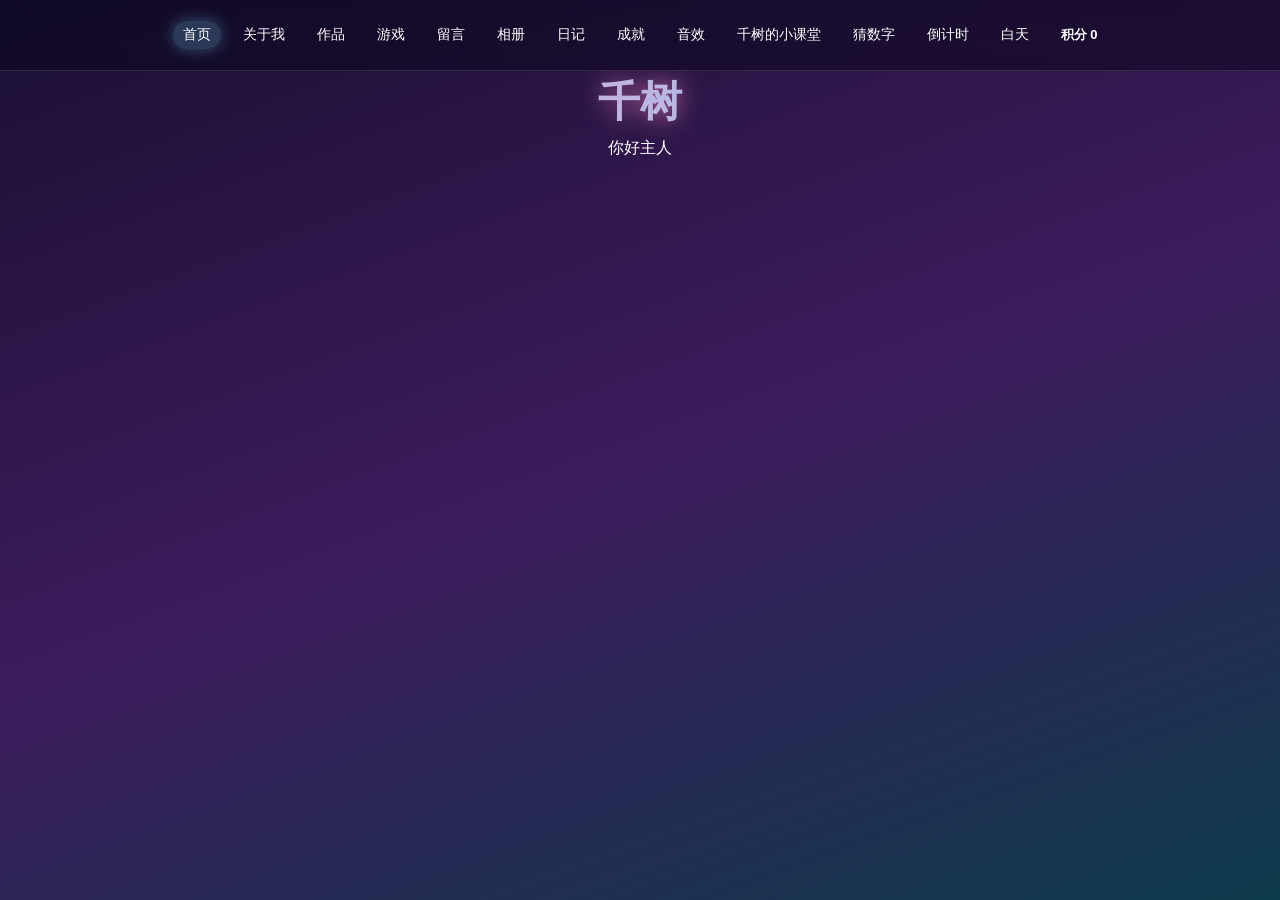
==== commit f84951c0: "把老师规则和 VibeHub 术语装进仓库，顺手去掉首页粒子。 每天一条学习主线、少记流水账；.cursor 里的规则和 Skill 不再被忽略，避免关掉就丢。  Co-authored-by: Cu" ====
--- a/01-爸爸给千树的任务.html
+++ b/01-爸爸给千树的任务.html
@@ -20,12 +20,6 @@
             height: 800px;
             transform-origin: top left;
             overflow: hidden;
-        }
-        #dust {
-            position: fixed;
-            inset: 0;
-            z-index: 0;
-            pointer-events: none;
         }
         .nav {
             position: absolute;
@@ -985,7 +979,6 @@
     </style>
 </head>
 <body>
-    <canvas id="dust"></canvas>
     <div id="pageFit">
     <div class="nav">
         <button type="button" id="homeBtn" class="on">首页</button>
@@ -1285,83 +1278,6 @@
     </div>
     </div>
     <script>
-        const canvas = document.getElementById("dust");
-        const ctx = canvas.getContext("2d");
-        const dots = [];
-        const mouse = { x: -9999, y: -9999 };
-        const fadeOut = 40;
-        const fadeIn = 130;
-
-        function fitCanvas() {
-            canvas.width = window.innerWidth;
-            canvas.height = window.innerHeight;
-        }
-        fitCanvas();
-        window.addEventListener("resize", fitCanvas);
-
-        for (let n = 0; n < 2000; n = n + 1) {
-            dots.push({
-                x: Math.random() * window.innerWidth,
-                y: Math.random() * window.innerHeight,
-                r: 1 + Math.random() * 2.2,
-                vx: -0.25 + Math.random() * 0.5,
-                vy: -0.25 + Math.random() * 0.5,
-                color: ["#ff8cc8", "#7ae0ff", "#ffe566", "#c9b6ff"][n % 4],
-                alpha: 0
-            });
-        }
-
-        window.onmousemove = function (event) {
-            mouse.x = event.clientX;
-            mouse.y = event.clientY;
-        };
-
-        function drawDots() {
-            ctx.clearRect(0, 0, canvas.width, canvas.height);
-            for (let n = 0; n < dots.length; n = n + 1) {
-                const d = dots[n];
-                d.x = d.x + d.vx;
-                d.y = d.y + d.vy;
-                if (d.x < 0) { d.x = canvas.width; }
-                if (d.x > canvas.width) { d.x = 0; }
-                if (d.y < 0) { d.y = canvas.height; }
-                if (d.y > canvas.height) { d.y = 0; }
-
-                const dx = d.x - mouse.x;
-                const dy = d.y - mouse.y;
-                const dist = Math.sqrt(dx * dx + dy * dy);
-                let want = 0.85;
-                if (dist <= fadeOut) {
-                    want = 0;
-                } else if (dist < fadeIn) {
-                    const t = (dist - fadeOut) / (fadeIn - fadeOut);
-                    want = 0.85 * t * t;
-                }
-                const step = 0.018;
-                if (want < d.alpha) {
-                    d.alpha = d.alpha - step;
-                    if (d.alpha < want) {
-                        d.alpha = want;
-                    }
-                } else {
-                    d.alpha = d.alpha + step;
-                    if (d.alpha > want) {
-                        d.alpha = want;
-                    }
-                }
-                if (d.alpha > 0.02) {
-                    ctx.beginPath();
-                    ctx.fillStyle = d.color;
-                    ctx.globalAlpha = d.alpha;
-                    ctx.arc(d.x, d.y, d.r, 0, Math.PI * 2);
-                    ctx.fill();
-                }
-            }
-            ctx.globalAlpha = 1;
-            requestAnimationFrame(drawDots);
-        }
-        drawDots();
-
         const homeBtn = document.getElementById("homeBtn");
         const aboutBtn = document.getElementById("aboutBtn");
         const worksBtn = document.getElementById("worksBtn");
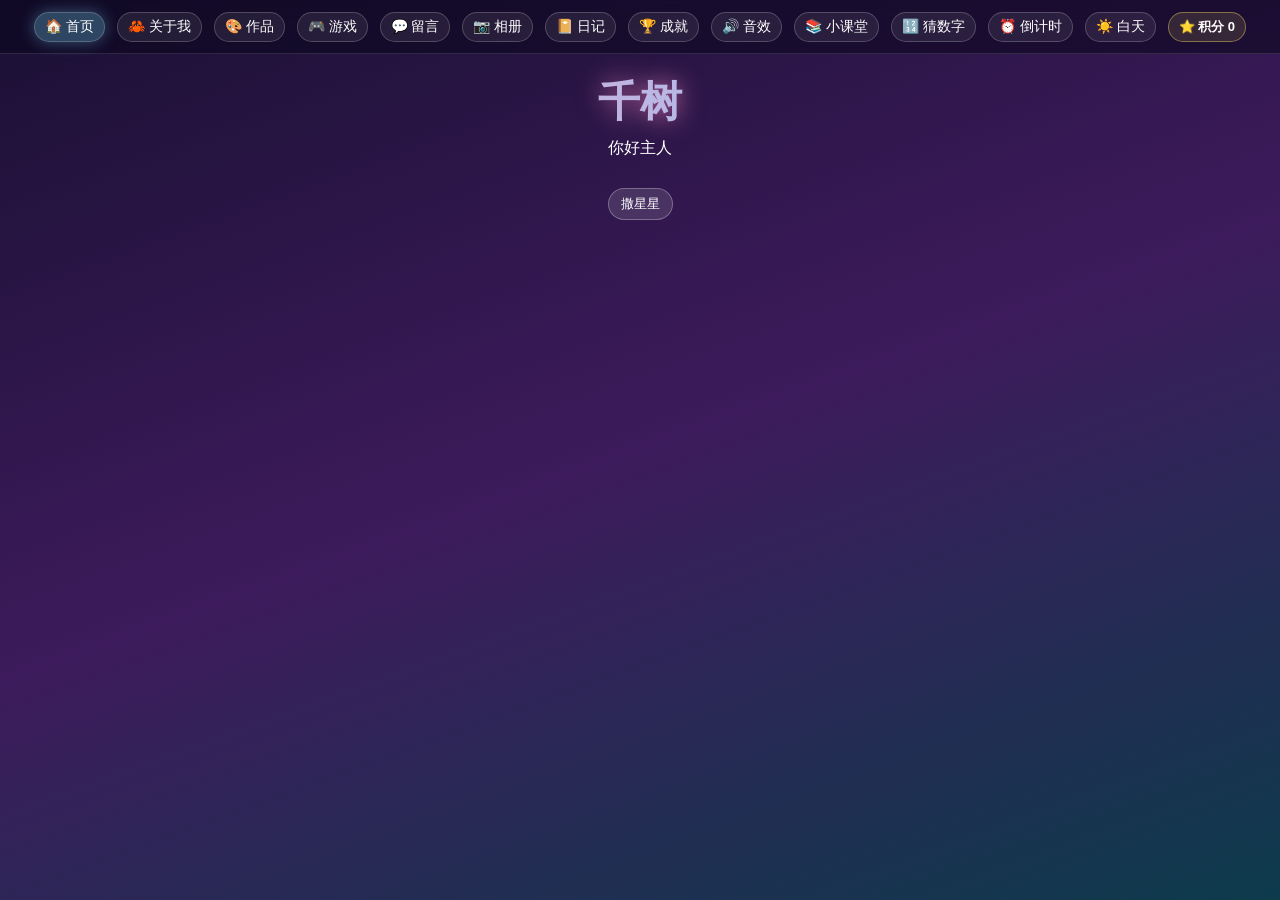
==== commit 84d42041: "首页铺满六边形点和钥匙，游戏房多了新玩法。 千树要更多能玩的，还把连线阵、字的颜色和层级一起改到能看清。  Co-authored-by: Cursor <cursoragent@cursor.com" ====
--- a/01-爸爸给千树的任务.html
+++ b/01-爸爸给千树的任务.html
@@ -4,6 +4,8 @@
     <meta charset="UTF-8">
     <meta name="viewport" content="width=device-width, initial-scale=1.0">
     <title>千树</title>
+    <link rel="stylesheet" href="new-games.css">
+    <link rel="stylesheet" href="rooms-fun.css">
     <style>
         html, body {
             height: 100%;
@@ -26,6 +28,8 @@
             top: 0;
             left: 0;
             right: 0;
+            width: 100%;
+            box-sizing: border-box;
             z-index: 6;
             min-height: 54px;
             display: flex;
@@ -62,7 +66,7 @@
             display: none;
             position: relative;
             z-index: 1;
-            padding-top: 80px;
+            padding-top: 92px;
             text-align: center;
         }
         #timerNum {
@@ -184,21 +188,31 @@
         body.theme-day #pageFit .match-room h2,
         body.theme-day #pageFit .memory-room,
         body.theme-day #pageFit .tap-room,
+        body.theme-day #pageFit .snake-room,
+        body.theme-day #pageFit .mole-room,
         body.theme-day #pageFit .rps-room,
+        body.theme-day #pageFit .trust-room,
         body.theme-day #pageFit #matchTip,
         body.theme-day #pageFit #matchQuest,
         body.theme-day #pageFit #matchScore,
-        body.theme-day #pageFit .dock-btn {
+        body.theme-day #pageFit .dock-btn,
+        body.theme-day #pageFit .look-word,
+        body.theme-day #pageFit .look-tip {
             color: #111111;
         }
         body:not(.theme-day) #pageFit .match-room,
         body:not(.theme-day) #pageFit .match-room h2,
         body:not(.theme-day) #pageFit .memory-room,
         body:not(.theme-day) #pageFit .tap-room,
+        body:not(.theme-day) #pageFit .snake-room,
+        body:not(.theme-day) #pageFit .mole-room,
         body:not(.theme-day) #pageFit .rps-room,
+        body:not(.theme-day) #pageFit .trust-room,
         body:not(.theme-day) #pageFit #matchTip,
         body:not(.theme-day) #pageFit #matchScore,
-        body:not(.theme-day) #pageFit .dock-btn {
+        body:not(.theme-day) #pageFit .dock-btn,
+        body:not(.theme-day) #pageFit .look-word,
+        body:not(.theme-day) #pageFit .look-tip {
             color: #ffffff;
         }
         .side {
@@ -209,7 +223,7 @@
             width: 210px;
             z-index: 2;
         }
-        body.play .side { display: block; }
+        body.play .side { display: none; }
         body.play .stage { display: none; }
         .side-left { left: 0; }
         .side-right { right: 0; }
@@ -325,6 +339,194 @@
             background: rgba(122, 224, 255, 0.22);
             box-shadow: 0 0 24px rgba(122, 224, 255, 0.45);
         }
+        .about-card {
+            display: block;
+            width: 320px;
+            margin: 12px auto;
+            padding: 12px 16px;
+            background: rgba(255, 255, 255, 0.12);
+            border: 1px solid rgba(255, 255, 255, 0.25);
+            border-radius: 14px;
+            text-align: center;
+            color: inherit;
+            font: inherit;
+            cursor: pointer;
+            position: relative;
+            z-index: 1;
+            transition: transform 0.55s ease;
+            animation: popin 0.5s ease both;
+        }
+        .about-card:nth-of-type(1) { animation-delay: 0.05s; }
+        .about-card:nth-of-type(2) { animation-delay: 0.10s; }
+        .about-card:nth-of-type(3) { animation-delay: 0.15s; }
+        .about-card:nth-of-type(4) { animation-delay: 0.20s; }
+        .about-card:nth-of-type(5) { animation-delay: 0.25s; }
+        .about-card:nth-of-type(6) { animation-delay: 0.30s; }
+        .about-card.on {
+            transform: scale(1.55);
+            z-index: 4;
+        }
+        .about-side {
+            position: absolute;
+            top: 54px;
+            bottom: 0;
+            width: 236px;
+            z-index: 3;
+            display: flex;
+            flex-direction: column;
+            align-items: center;
+            justify-content: center;
+            gap: 10px;
+            text-align: center;
+            opacity: 0;
+            pointer-events: none;
+            transition: transform 0.8s ease, opacity 0.8s ease;
+        }
+        .about-side-left { left: 0; transform: translateX(-28px); }
+        .about-side-right { right: 0; transform: translateX(28px); transition-delay: 0.12s; }
+        body.page-about.show-about-look .about-side {
+            opacity: 1;
+            pointer-events: auto;
+            transform: translateX(0);
+        }
+        body.page-about.show-about-look .about-room {
+            padding-left: 236px;
+            padding-right: 236px;
+        }
+        .look-pic {
+            width: 150px;
+            height: 150px;
+            border-radius: 24px;
+            display: flex;
+            align-items: center;
+            justify-content: center;
+            font-size: 56px;
+            background:
+                radial-gradient(circle at 30% 24%, rgba(255, 255, 255, 0.22), transparent 42%),
+                linear-gradient(160deg, rgba(80, 50, 120, 0.55), rgba(20, 30, 70, 0.4));
+            border: 1px solid rgba(255, 255, 255, 0.28);
+            box-shadow: inset 0 0 24px rgba(255, 255, 255, 0.08);
+        }
+        .look-word {
+            font-size: 17px;
+            font-weight: bold;
+            color: #ffffff;
+            text-shadow: 0 1px 4px rgba(0, 0, 0, 0.65);
+        }
+        .look-tip {
+            box-sizing: border-box;
+            width: 222px;
+            margin: 0;
+            padding: 10px 12px;
+            font-size: 13px;
+            line-height: 1.65;
+            font-weight: 500;
+            color: #fffef6;
+            background: rgba(255, 236, 255, 0.18);
+            border: 1px solid rgba(255, 255, 255, 0.28);
+            border-radius: 12px;
+            text-shadow: 0 1px 3px rgba(40, 20, 70, 0.45);
+            text-align: left;
+        }
+        body.theme-day #pageFit .look-tip {
+            color: #111111;
+            background: rgba(255, 255, 255, 0.92);
+        }
+        .look-pic,
+        .look-word,
+        .look-tip {
+            animation: lookSoft 0.75s ease both;
+        }
+        .look-word { animation-delay: 0.16s; }
+        .look-tip { animation-delay: 0.3s; }
+        @keyframes lookSoft {
+            from { opacity: 0; transform: translateY(10px); }
+            to { opacity: 1; transform: translateY(0); }
+        }
+        .look-crab {
+            position: relative;
+            width: 124px;
+            height: 96px;
+            filter: drop-shadow(0 6px 10px rgba(80, 20, 30, 0.35));
+        }
+        .look-crab .leg {
+            position: absolute;
+            height: 4px;
+            border-radius: 4px;
+            background: #d96a52;
+        }
+        .look-crab .leg.a { left: 16px; top: 54px; width: 22px; transform: rotate(-18deg); }
+        .look-crab .leg.b { left: 18px; top: 64px; width: 20px; transform: rotate(8deg); }
+        .look-crab .leg.c { right: 16px; top: 54px; width: 22px; transform: rotate(18deg); }
+        .look-crab .leg.d { right: 18px; top: 64px; width: 20px; transform: rotate(-8deg); }
+        .look-crab .shell {
+            position: absolute;
+            left: 24px;
+            top: 28px;
+            width: 76px;
+            height: 46px;
+            border-radius: 40px 40px 26px 26px;
+            background: linear-gradient(180deg, #ff9a78 0%, #e85a48 70%, #c9443a 100%);
+            box-shadow: inset 0 6px 10px rgba(255, 255, 255, 0.28);
+        }
+        .look-crab .eye {
+            position: absolute;
+            top: 10px;
+            width: 8px;
+            height: 22px;
+            border-radius: 8px;
+            background: linear-gradient(#f4e27a, #e8c84a);
+        }
+        .look-crab .eye::after {
+            content: "";
+            position: absolute;
+            left: 1px;
+            top: 0;
+            width: 6px;
+            height: 6px;
+            border-radius: 50%;
+            background: #1a1033;
+        }
+        .look-crab .eye.a { left: 46px; }
+        .look-crab .eye.b { left: 70px; }
+        .look-crab .claw {
+            position: absolute;
+            top: 32px;
+            width: 26px;
+            height: 20px;
+            border-radius: 14px 5px 16px 8px;
+            background: linear-gradient(140deg, #ffb08a, #e86a52);
+        }
+        .look-crab .claw.a { left: 2px; }
+        .look-crab .claw.b { right: 2px; transform: scaleX(-1); }
+        .look-stars {
+            position: relative;
+            width: 130px;
+            height: 130px;
+        }
+        .look-stars .line {
+            position: absolute;
+            height: 1px;
+            background: linear-gradient(90deg, transparent, rgba(255, 229, 102, 0.85), transparent);
+            box-shadow: 0 0 6px rgba(255, 229, 102, 0.45);
+        }
+        .look-stars .line.a { left: 24px; top: 48px; width: 38px; transform: rotate(-28deg); }
+        .look-stars .line.b { left: 54px; top: 32px; width: 36px; transform: rotate(18deg); }
+        .look-stars .line.c { left: 58px; top: 52px; width: 32px; transform: rotate(62deg); }
+        .look-stars .line.d { left: 68px; top: 82px; width: 30px; transform: rotate(38deg); }
+        .look-stars i {
+            position: absolute;
+            width: 7px;
+            height: 7px;
+            border-radius: 50%;
+            background: #fff6b0;
+            box-shadow: 0 0 10px #ffe566, 0 0 18px rgba(255, 229, 102, 0.6);
+        }
+        .look-stars i:nth-of-type(1) { left: 18px; top: 42px; }
+        .look-stars i:nth-of-type(2) { left: 50px; top: 24px; }
+        .look-stars i:nth-of-type(3) { left: 80px; top: 36px; }
+        .look-stars i:nth-of-type(4) { left: 58px; top: 68px; }
+        .look-stars i:nth-of-type(5) { left: 90px; top: 88px; }
         @keyframes popin {
             from { opacity: 0; transform: translateY(16px); }
             to { opacity: 1; transform: translateY(0); }
@@ -333,7 +535,8 @@
             display: none;
             position: relative;
             z-index: 1;
-            padding-top: 80px;
+            padding-top: 92px;
+            text-align: center;
         }
         body.page-works .works { display: block; }
         body.page-works .stage { display: none; }
@@ -342,9 +545,10 @@
             display: none;
             position: relative;
             z-index: 1;
-            padding-top: 80px;
-        }
-        body.page-about .about-room { display: block; }
+            padding-top: 92px;
+            text-align: center;
+        }
+        body.page-about .about-room { display: block; overflow: visible; }
         body.page-about .stage { display: none; }
         body.page-notes .notes-room { display: block; }
         body.page-notes .stage { display: none; }
@@ -356,7 +560,7 @@
             display: none;
             position: relative;
             z-index: 1;
-            padding-top: 80px;
+            padding-top: 92px;
             text-align: center;
         }
         body.page-album .album-room,
@@ -396,6 +600,58 @@
             box-shadow: 0 0 20px rgba(122, 224, 255, 0.55);
             transform: scale(1.06);
         }
+        .badge-list {
+            display: flex;
+            flex-wrap: wrap;
+            justify-content: center;
+            gap: 12px;
+            padding: 8px 16px 20px;
+        }
+        .badge {
+            width: 220px;
+            padding: 14px 12px;
+            border-radius: 16px;
+            border: 1px solid rgba(255, 255, 255, 0.2);
+            background: rgba(8, 4, 24, 0.45);
+            color: #c9b6ff;
+            cursor: pointer;
+            text-align: center;
+            opacity: 0.42;
+            font: inherit;
+        }
+        .badge.on {
+            opacity: 1;
+            color: #fffef6;
+            border-color: #ffe566;
+            background: rgba(255, 229, 102, 0.14);
+            box-shadow: 0 0 18px rgba(255, 229, 102, 0.35);
+        }
+        .badge-mark {
+            display: block;
+            font-size: 32px;
+        }
+        .badge strong {
+            display: block;
+            margin: 6px 0 4px;
+        }
+        .badge span {
+            display: block;
+            font-size: 12px;
+            line-height: 1.5;
+        }
+        .badge-toast {
+            position: absolute;
+            left: 50%;
+            bottom: 64px;
+            transform: translateX(-50%);
+            z-index: 20;
+            padding: 10px 18px;
+            border-radius: 999px;
+            background: rgba(20, 10, 40, 0.92);
+            border: 1px solid #ffe566;
+            color: #ffe566;
+            font-weight: bold;
+        }
         #diaryBox {
             width: 320px;
             height: 160px;
@@ -442,18 +698,19 @@
             cursor: pointer;
         }
         .lesson-room {
-            padding-top: 54px;
-            text-align: left;
+            padding-top: 76px;
+            text-align: center;
             min-height: 0;
             box-sizing: border-box;
         }
         .lesson-side {
             width: 150px;
             flex-shrink: 0;
-            padding: 20px 12px;
+            padding: 16px 12px 20px;
             background: rgba(10, 6, 28, 0.45);
             border-right: 1px solid rgba(255, 255, 255, 0.12);
             box-sizing: border-box;
+            text-align: center;
         }
         .lesson-side p {
             margin: 0 0 10px;
@@ -481,13 +738,15 @@
         .lesson-main {
             flex: 1;
             min-width: 0;
-            padding: 20px 16px 24px;
+            padding: 12px 24px 24px;
+            text-align: center;
         }
         #lessonYears {
             display: flex;
             flex-wrap: wrap;
+            justify-content: center;
             gap: 8px;
-            margin: 0 0 16px;
+            margin: 0 auto 16px;
         }
         #lessonYears .lesson-year,
         #lessonLevels .lesson-level,
@@ -499,8 +758,9 @@
         #lessonTopics {
             display: flex;
             flex-wrap: wrap;
+            justify-content: center;
             gap: 8px;
-            margin: 0 0 16px;
+            margin: 0 auto 16px;
         }
         .lesson-topic {
             display: block;
@@ -722,11 +982,16 @@
         .match-room,
         .memory-room,
         .tap-room,
-        .rps-room {
+        .snake-room,
+        .mole-room,
+        .rps-room,
+        .trust-room,
+        .bubble-room,
+        .star-room {
             display: none;
             position: relative;
             z-index: 1;
-            padding: 68px 220px 52px;
+            padding: 110px 32px 88px;
             text-align: center;
             color: #f4edff;
             overflow: hidden;
@@ -735,19 +1000,29 @@
         body.play.now-match .match-room,
         body.play.now-memory .memory-room,
         body.play.now-tap .tap-room,
-        body.play.now-rps .rps-room {
+        body.play.now-snake .snake-room,
+        body.play.now-mole .mole-room,
+        body.play.now-rps .rps-room,
+        body.play.now-trust .trust-room,
+        body.play.now-bubble .bubble-room,
+        body.play.now-star .star-room {
             display: flex;
             flex-direction: column;
             align-items: center;
-            justify-content: flex-start;
+            justify-content: center;
         }
         .match-room h2,
         .chess-room h2,
         .memory-room h2,
         .tap-room h2,
-        .rps-room h2 {
-            margin: 0 0 2px;
-            font-size: 18px;
+        .snake-room h2,
+        .mole-room h2,
+        .bubble-room h2,
+        .star-room h2,
+        .rps-room h2,
+        .trust-room h2 {
+            margin: 0 0 12px;
+            font-size: 24px;
             text-shadow: 0 0 12px rgba(122, 224, 255, 0.45);
         }
         .match-room h2 {
@@ -760,8 +1035,8 @@
         }
         #matchBoard {
             position: relative;
-            width: 300px;
-            height: 300px;
+            width: 360px;
+            height: 360px;
             margin: 6px auto;
             flex: 0 0 auto;
             user-select: none;
@@ -789,13 +1064,13 @@
         .game-dock {
             display: none;
             position: absolute;
-            left: 210px;
-            right: 210px;
+            left: 0;
+            right: 0;
             bottom: 0;
             z-index: 8;
             justify-content: center;
-            flex-wrap: wrap;
-            gap: 6px;
+            flex-wrap: nowrap;
+            gap: 4px;
             padding: 6px 8px;
             background: rgba(10, 6, 28, 0.82);
             border-top: 1px solid rgba(255, 255, 255, 0.12);
@@ -805,15 +1080,175 @@
             border: 1px solid rgba(255, 255, 255, 0.25);
             background: rgba(255, 255, 255, 0.12);
             color: #f4edff;
-            padding: 6px 12px;
+            padding: 6px 9px;
             border-radius: 999px;
             cursor: pointer;
-            font-size: 13px;
+            font-size: 12px;
+            flex: 0 0 auto;
+            white-space: nowrap;
         }
         .dock-btn.on {
             background: rgba(255, 140, 200, 0.28);
             box-shadow: 0 0 16px rgba(255, 140, 200, 0.35);
         }
+        .trust-top {
+            margin: 0 0 4px;
+            font-size: 15px;
+        }
+        .trust-scores {
+            display: flex;
+            align-items: center;
+            justify-content: center;
+            gap: 12px;
+            margin: 4px 0 8px;
+        }
+        .trust-box {
+            width: 52px;
+            height: 52px;
+            border-radius: 10px;
+            border: 2px solid rgba(255, 255, 255, 0.45);
+            background: rgba(255, 255, 255, 0.12);
+            display: flex;
+            align-items: center;
+            justify-content: center;
+            font-size: 24px;
+            font-weight: bold;
+        }
+        .trust-dash { opacity: 0.55; }
+        .trust-stage {
+            display: flex;
+            align-items: flex-end;
+            justify-content: center;
+            gap: 20px;
+            margin-top: 8px;
+        }
+        .trust-peep {
+            width: 84px;
+            height: 112px;
+            position: relative;
+        }
+        .trust-hat {
+            width: 34px;
+            height: 18px;
+            margin: 0 auto 2px;
+            background: #e44545;
+            border-radius: 6px 6px 2px 2px;
+            box-shadow: 0 0 10px rgba(228, 69, 69, 0.55);
+        }
+        .trust-peep.them .trust-hat {
+            background: #3b7ee2;
+            box-shadow: 0 0 10px rgba(59, 126, 226, 0.55);
+        }
+        .trust-body {
+            width: 70px;
+            height: 70px;
+            margin: 0 auto;
+            border-radius: 50%;
+            background: #f7f3ff;
+            position: relative;
+            box-shadow: 0 0 16px rgba(255, 255, 255, 0.2);
+        }
+        .trust-eye {
+            position: absolute;
+            top: 24px;
+            width: 8px;
+            height: 10px;
+            border-radius: 50%;
+            background: #222;
+        }
+        .trust-eye.l { left: 18px; }
+        .trust-eye.r { right: 18px; }
+        .trust-peep.is-smirk .trust-eye {
+            height: 4px;
+            top: 28px;
+            border-radius: 2px;
+        }
+        .trust-mouth {
+            position: absolute;
+            left: 24px;
+            top: 44px;
+            width: 22px;
+            height: 10px;
+            border: 2px solid #222;
+            border-top: 0;
+            border-radius: 0 0 12px 12px;
+        }
+        .trust-peep.is-smirk .trust-mouth {
+            left: 28px;
+            width: 16px;
+            height: 8px;
+            border-radius: 0 0 10px 2px;
+        }
+        .trust-peep.is-sad .trust-mouth {
+            top: 48px;
+            transform: rotate(180deg);
+        }
+        .trust-peep.is-mad .trust-mouth {
+            top: 46px;
+            width: 18px;
+            height: 2px;
+            border: 0;
+            background: #222;
+            border-radius: 2px;
+        }
+        .trust-machine {
+            width: 210px;
+            height: 210px;
+            border-radius: 18px;
+            background: #2a2a32;
+            box-shadow: inset 0 0 0 3px rgba(255, 255, 255, 0.12);
+            display: grid;
+            grid-template-columns: 1fr 1fr;
+            grid-template-rows: 1fr 1fr;
+            gap: 4px;
+            padding: 18px;
+            box-sizing: border-box;
+        }
+        .trust-pay {
+            border-radius: 10px;
+            background: rgba(255, 255, 255, 0.08);
+            color: #ffe566;
+            font-size: 15px;
+            font-weight: bold;
+            display: flex;
+            align-items: center;
+            justify-content: center;
+            text-align: center;
+            line-height: 1.2;
+        }
+        .trust-pay.on {
+            background: rgba(255, 229, 102, 0.28);
+            box-shadow: 0 0 0 2px #ffe566;
+        }
+        .trust-ground {
+            width: 640px;
+            height: 3px;
+            margin: 6px auto 0;
+            background: rgba(255, 255, 255, 0.28);
+        }
+        .trust-btns {
+            display: flex;
+            justify-content: center;
+            gap: 28px;
+            margin-top: 14px;
+        }
+        .trust-btn {
+            min-width: 168px;
+            padding: 12px 18px;
+            border-radius: 16px;
+            border: 3px solid #f4edff;
+            background: transparent;
+            color: #f4edff;
+            font-size: 22px;
+            letter-spacing: 2px;
+            cursor: pointer;
+        }
+        .trust-btn:disabled {
+            opacity: 0.4;
+            cursor: default;
+        }
+        #trustCheat { border-color: #ff8cc8; }
+        #trustCoop { border-color: #7cffb2; }
         .chess-bar {
             display: flex;
             flex-wrap: wrap;
@@ -855,8 +1290,8 @@
         #chess-board {
             display: grid;
             gap: 3px;
-            width: 380px;
-            height: 380px;
+            width: 440px;
+            height: 440px;
             margin: 4px auto;
             flex: 0 0 auto;
         }
@@ -920,22 +1355,49 @@
             height: 100%;
             overflow-y: auto;
         }
+        .play-arena {
+            position: relative;
+            left: auto;
+            right: auto;
+            top: auto;
+            bottom: auto;
+            width: 600px;
+            height: 420px;
+            margin: 12px auto;
+            flex: 0 0 auto;
+            border: 1px solid rgba(255, 255, 255, 0.2);
+            border-radius: 16px;
+            background: rgba(8, 4, 24, 0.45);
+            overflow: hidden;
+        }
         body.play .chess-room,
         body.play .match-room,
         body.play .memory-room,
         body.play .tap-room,
-        body.play .rps-room {
+        body.play .snake-room,
+        body.play .mole-room,
+        body.play .rps-room,
+        body.play .trust-room,
+        body.play .bubble-room,
+        body.play .star-room {
             box-sizing: border-box;
             height: 100%;
             overflow: hidden;
+            padding: 110px 32px 88px;
+        }
+        body.play .chess-room {
+            padding-bottom: 150px;
+        }
+        body.play .snake-room {
+            padding-bottom: 96px;
         }
         #memoryBoard {
             display: grid;
             grid-template-columns: repeat(4, 1fr);
             gap: 8px;
-            width: 320px;
-            height: 320px;
-            margin: 8px auto;
+            width: 380px;
+            height: 380px;
+            margin: 12px auto;
             flex: 0 0 auto;
         }
         .memory-card {
@@ -972,62 +1434,201 @@
             cursor: pointer;
             box-shadow: 0 0 18px rgba(255, 140, 200, 0.55);
         }
+        #snakeBoard {
+            display: grid;
+            grid-template-columns: repeat(16, 1fr);
+            width: min(448px, 100%);
+            height: auto;
+            aspect-ratio: 16 / 12;
+            max-height: 336px;
+            margin: 8px auto;
+            flex: 1 1 auto;
+            border: 1px solid rgba(255, 255, 255, 0.2);
+            border-radius: 14px;
+            overflow: hidden;
+            background: rgba(8, 4, 24, 0.4);
+        }
+        .snake-cell {
+            display: flex;
+            align-items: center;
+            justify-content: center;
+            font-size: 16px;
+            background: rgba(80, 40, 90, 0.18);
+        }
+        .snake-cell.body {
+            background: #5bd48a;
+            box-shadow: inset 0 0 0 1px rgba(20, 60, 40, 0.25);
+        }
+        .snake-cell.head {
+            background: #7cffb2;
+        }
+        .snake-cell.food {
+            background: rgba(255, 229, 102, 0.2);
+        }
+        .snake-pad {
+            display: grid;
+            grid-template-columns: repeat(3, 56px);
+            gap: 6px;
+            margin: 8px auto 4px;
+            justify-content: center;
+            flex: 0 0 auto;
+        }
+        .snake-pad button {
+            width: 56px;
+            height: 40px;
+            border-radius: 10px;
+            border: 1px solid rgba(255, 255, 255, 0.28);
+            background: rgba(255, 255, 255, 0.12);
+            color: inherit;
+            cursor: pointer;
+        }
+        .snake-pad .blank {
+            visibility: hidden;
+        }
+        #moleYard {
+            display: grid;
+            grid-template-columns: repeat(3, 1fr);
+            gap: 12px;
+            width: 360px;
+            margin: 10px auto;
+            flex: 0 0 auto;
+        }
+        .mole-hole {
+            height: 92px;
+            border: 0;
+            border-radius: 50% 50% 18px 18px;
+            background: #4a2a18;
+            box-shadow: inset 0 -14px 0 #2a160c;
+            cursor: pointer;
+            position: relative;
+            overflow: hidden;
+        }
+        .mole-face {
+            position: absolute;
+            left: 50%;
+            bottom: 10px;
+            width: 52px;
+            height: 52px;
+            margin-left: -26px;
+            border-radius: 50%;
+            background: #c9b6ff;
+            display: flex;
+            align-items: center;
+            justify-content: center;
+            font-size: 28px;
+            transform: translateY(70px);
+            transition: transform 0.16s ease;
+        }
+        .mole-hole.up .mole-face {
+            transform: translateY(0);
+        }
         .rps-pick {
             font-size: 28px;
             padding: 10px 18px;
+        }
+        .rps-scoreline {
+            display: flex;
+            align-items: center;
+            justify-content: center;
+            gap: 28px;
+            margin: 6px 0;
+            font-size: 16px;
+        }
+        .rps-scoreline b {
+            color: #ffe566;
+            font-size: 22px;
+        }
+        .rps-arena {
+            width: 520px;
+            height: 180px;
+            margin: 8px auto;
+            border-radius: 20px;
+            border: 1px solid rgba(255, 255, 255, 0.2);
+            background: rgba(8, 4, 24, 0.45);
+            display: flex;
+            align-items: center;
+            justify-content: space-around;
+            position: relative;
+            overflow: hidden;
+        }
+        .rps-arena.is-win { box-shadow: 0 0 28px rgba(124, 255, 178, 0.55); }
+        .rps-arena.is-lose { box-shadow: 0 0 28px rgba(255, 80, 120, 0.45); }
+        .rps-arena.is-draw { box-shadow: 0 0 22px rgba(255, 229, 102, 0.4); }
+        .rps-hand {
+            width: 96px;
+            height: 96px;
+            border-radius: 50%;
+            background: rgba(255, 140, 200, 0.2);
+            display: flex;
+            align-items: center;
+            justify-content: center;
+            font-size: 48px;
+            box-shadow: 0 0 18px rgba(255, 140, 200, 0.35);
+        }
+        .rps-hand.cpu {
+            background: rgba(122, 224, 255, 0.2);
+            box-shadow: 0 0 18px rgba(122, 224, 255, 0.35);
+        }
+        .rps-hand.slam {
+            animation: rpsSlam 0.38s ease;
+        }
+        .rps-vs {
+            font-size: 28px;
+            font-weight: bold;
+            color: #ffe566;
+            min-width: 72px;
+            text-align: center;
+        }
+        #rpsStreak {
+            min-height: 22px;
+            color: #ff8cc8;
+            font-weight: bold;
+            margin: 4px 0;
+        }
+        @keyframes rpsSlam {
+            0% { transform: scale(0.55) translateY(18px); }
+            55% { transform: scale(1.18) translateY(-6px); }
+            100% { transform: scale(1) translateY(0); }
         }
     </style>
 </head>
 <body>
     <div id="pageFit">
     <div class="nav">
-        <button type="button" id="homeBtn" class="on">首页</button>
-        <button type="button" id="aboutBtn">关于我</button>
-        <button type="button" id="worksBtn">作品</button>
-        <button type="button" id="gameBtn">游戏</button>
-        <button type="button" id="notesBtn">留言</button>
-        <button type="button" id="albumBtn">相册</button>
-        <button type="button" id="diaryBtn">日记</button>
-        <button type="button" id="achieveBtn">成就</button>
-        <button type="button" id="soundBtn">音效</button>
-        <button type="button" id="lessonBtn">千树的小课堂</button>
-        <button type="button" id="guessBtn">猜数字</button>
-        <button type="button" id="timerBtn">倒计时</button>
-        <button type="button" id="themeBtn">白天</button>
-        <span id="navScore">积分 0</span>
-    </div>
-    <div class="side side-left">
-        <div class="game">
-            <div class="game-title">戳泡泡</div>
-            <div class="game-score" id="bubbleScore">0 分</div>
-            <div class="arena" id="bubbleArena"></div>
-        </div>
-    </div>
-    <div class="side side-right">
-        <div class="game">
-            <div class="game-title">接星星</div>
-            <div class="game-score" id="starScore">0 分</div>
-            <div class="arena" id="starArena">
-                <div class="paddle" id="paddle"></div>
-            </div>
-        </div>
-    </div>
+        <button type="button" id="homeBtn" class="on">🏠 首页</button>
+        <button type="button" id="aboutBtn">🦀 关于我</button>
+        <button type="button" id="worksBtn">🎨 作品</button>
+        <button type="button" id="gameBtn">🎮 游戏</button>
+        <button type="button" id="notesBtn">💬 留言</button>
+        <button type="button" id="albumBtn">📷 相册</button>
+        <button type="button" id="diaryBtn">📔 日记</button>
+        <button type="button" id="achieveBtn">🏆 成就</button>
+        <button type="button" id="soundBtn">🔊 音效</button>
+        <button type="button" id="lessonBtn">📚 小课堂</button>
+        <button type="button" id="guessBtn">🔢 猜数字</button>
+        <button type="button" id="timerBtn">⏰ 倒计时</button>
+        <button type="button" id="themeBtn">☀️ 白天</button>
+        <span id="navScore">⭐ 积分 0</span>
+    </div>
+    <div class="side side-left"></div>
+    <div class="side side-right"></div>
     <div class="stage">
         <div class="name">千树</div>
         <div class="hi show">你好主人</div>
     </div>
+    <div class="about-side about-side-left" id="aboutLookLeft"></div>
+    <div class="about-side about-side-right" id="aboutLookRight"></div>
     <div class="about-room">
-        <div class="works-title">关于我</div>
-        <div class="works-hi">点卡片会亮起来</div>
-        <div class="info">星座：巨蟹座</div>
-        <div class="info">爱好：羽毛球，编程，看电视</div>
-        <div class="info">性别：男</div>
-        <div class="info">年龄：九岁</div>
-        <div class="info">住在：淮安</div>
-        <div class="info">家庭成员：爸爸，妈妈，千树</div>
+        <div class="works-title">🦀 关于我</div>
+        <button type="button" class="about-card" data-about="sign">星座：巨蟹座</button>
+        <button type="button" class="about-card" data-about="hobby">爱好：羽毛球，编程，看电视</button>
+        <button type="button" class="about-card" data-about="gender">性别：男</button>
+        <button type="button" class="about-card" data-about="age">年龄：九岁</button>
+        <button type="button" class="about-card" data-about="city">住在：淮安</button>
+        <button type="button" class="about-card" data-about="family">家庭成员：爸爸，妈妈，千树</button>
     </div>
     <div class="notes-room">
-        <div class="works-title">留言</div>
+        <div class="works-title">💬 留言</div>
         <div class="works-hi">写一句话，点发送</div>
         <div class="note-box">
             <input id="noteName" type="text" placeholder="你的名字" maxlength="12">
@@ -1037,25 +1638,26 @@
         <div id="noteList"></div>
     </div>
     <div class="album-room">
-        <div class="works-title">相册</div>
-        <div class="works-hi">点一张照片会亮起来</div>
+        <div class="works-title">📷 相册</div>
+        <div class="works-hi">点一张照片会亮起来，还会叫一声</div>
         <div class="photos">
-            <div class="photo" style="background:#7cffb2">羽毛球</div>
-            <div class="photo" style="background:#7ae0ff">星星</div>
-            <div class="photo" style="background:#ff8cc8">小花</div>
-            <div class="photo" style="background:#ffe566">画板</div>
+            <div class="photo" style="background:#7cffb2">🏸 羽毛球</div>
+            <div class="photo" style="background:#7ae0ff">⭐ 星星</div>
+            <div class="photo" style="background:#ff8cc8">🌸 小花</div>
+            <div class="photo" style="background:#ffe566">🎨 画板</div>
         </div>
     </div>
     <div class="diary-room">
-        <div class="works-title">日记</div>
+        <div class="works-title">📔 日记</div>
         <div class="works-hi">写今天的事，点保存</div>
         <textarea id="diaryBox" placeholder="今天我想写……"></textarea>
         <button type="button" id="diarySave">保存</button>
         <div class="works-hi" id="diaryTip"></div>
     </div>
     <div class="achieve-room">
-        <div class="works-title">成就</div>
-        <div class="works-hi">点卡片能跳到对应房间</div>
+        <div class="works-title">🏆 成就</div>
+        <div class="works-hi">做成了才会点亮。点一枚徽章能去对应游戏</div>
+        <div class="badge-list" id="badgeList"></div>
         <div class="work" id="achieveGames">会做小树和小花对战棋</div>
         <div class="work" id="achieveDraw">会做小画板</div>
         <div class="work" id="achieveNotes">会做留言本</div>
@@ -1063,7 +1665,7 @@
         <div class="info">换房间会加积分，关页面还记得</div>
     </div>
     <div class="guess-room">
-        <div class="works-title">猜数字</div>
+        <div class="works-title">🔢 猜数字</div>
         <div class="works-hi">先选范围：从 1 到几</div>
         <div class="guess-bar">
             <button type="button" class="sound-btn guess-max-btn" data-max="10">1～10</button>
@@ -1084,7 +1686,7 @@
         </div>
     </div>
     <div class="timer-room">
-        <div class="works-title">倒计时</div>
+        <div class="works-title">⏰ 倒计时</div>
         <div class="works-hi" id="timerTip">选一个时间开始</div>
         <div id="timerNum">10</div>
         <div>
@@ -1095,10 +1697,15 @@
         </div>
     </div>
     <div class="sound-room">
-        <div class="works-title">音效</div>
-        <div class="works-hi">点按钮听一听</div>
-        <button type="button" class="sound-btn" id="soundBo">泡泡啵</button>
-        <button type="button" class="sound-btn" id="soundDing">星星叮</button>
+        <div class="works-title">🔊 音效</div>
+        <div class="works-hi">点按钮听一听，每个声音都不一样</div>
+        <div class="sound-pad">
+            <button type="button" class="sound-btn" id="soundBo">🫧 泡泡啵</button>
+            <button type="button" class="sound-btn" id="soundDing">⭐ 星星叮</button>
+            <button type="button" class="sound-btn" id="soundDrum">🥁 小鼓</button>
+            <button type="button" class="sound-btn" id="soundWind">🌬️ 风声</button>
+            <button type="button" class="sound-btn" id="soundLaugh">😄 哈哈</button>
+        </div>
     </div>
     <div class="lesson-room">
         <aside class="lesson-side">
@@ -1111,7 +1718,7 @@
             </nav>
         </aside>
         <div class="lesson-main">
-            <div class="works-title">千树的小课堂</div>
+            <div class="works-title">📚 千树的小课堂</div>
             <div class="works-hi" id="lessonPick">先点左边的学段</div>
             <div id="lessonYears"></div>
             <div id="lessonLevels"></div>
@@ -1174,25 +1781,303 @@
         <div id="tapArena">
             <button type="button" id="tapDot">星</button>
         </div>
-        <button type="button" id="tapRestart" class="sound-btn">开始</button>
+        <button type="button" id="tapRestart" class="sound-btn">再来一局</button>
+    </div>
+    <div class="snake-room">
+        <h2>小树吃星星</h2>
+        <p id="snakeInfo">吃到 0 颗星 · 方向键或下面按钮转弯</p>
+        <p class="game-score" id="snakeBest">最高 0</p>
+        <div id="snakeBoard"></div>
+        <div class="snake-pad" id="snakePad">
+            <span class="blank"></span>
+            <button type="button" data-snake-dir="up">上</button>
+            <span class="blank"></span>
+            <button type="button" data-snake-dir="left">左</button>
+            <button type="button" data-snake-dir="down">下</button>
+            <button type="button" data-snake-dir="right">右</button>
+        </div>
+        <button type="button" id="snakeRestart" class="sound-btn">再来一局</button>
+    </div>
+    <div class="mole-room">
+        <h2>敲树洞</h2>
+        <p id="moleInfo">树洞里会冒出小树鼠，点到它就加分</p>
+        <p class="game-score" id="moleBest">最高 0</p>
+        <div id="moleYard">
+            <button type="button" class="mole-hole" data-mole="0"><span class="mole-face">🐭</span></button>
+            <button type="button" class="mole-hole" data-mole="1"><span class="mole-face">🐭</span></button>
+            <button type="button" class="mole-hole" data-mole="2"><span class="mole-face">🐭</span></button>
+            <button type="button" class="mole-hole" data-mole="3"><span class="mole-face">🐭</span></button>
+            <button type="button" class="mole-hole" data-mole="4"><span class="mole-face">🐭</span></button>
+            <button type="button" class="mole-hole" data-mole="5"><span class="mole-face">🐭</span></button>
+            <button type="button" class="mole-hole" data-mole="6"><span class="mole-face">🐭</span></button>
+            <button type="button" class="mole-hole" data-mole="7"><span class="mole-face">🐭</span></button>
+            <button type="button" class="mole-hole" data-mole="8"><span class="mole-face">🐭</span></button>
+        </div>
+        <button type="button" id="moleRestart" class="sound-btn">再来一局</button>
+    </div>
+    <div class="bubble-room">
+        <h2>戳泡泡</h2>
+        <p class="game-score" id="bubbleScore">0 分</p>
+        <div class="arena play-arena" id="bubbleArena"></div>
+        <button type="button" id="bubbleRestart" class="sound-btn">再来一局</button>
+    </div>
+    <div class="star-room">
+        <h2>接星星</h2>
+        <p class="game-score" id="starScore">0 分</p>
+        <p class="game-score" id="starHandTip">鼠标也能玩，点下面「举手玩」更酷</p>
+        <div class="arena play-arena" id="starArena">
+            <div class="paddle" id="paddle"></div>
+        </div>
+        <button type="button" id="starRestart" class="sound-btn">再来一局</button>
     </div>
     <div class="rps-room">
-        <h2>剪刀石头布</h2>
-        <p id="rpsTip">你出什么？电脑跟着出</p>
+        <h2>对决</h2>
+        <p id="rpsTip">先到 3 分赢这一局。对手会试着克你上一手。</p>
+        <div class="rps-scoreline">
+            <span>你 <b id="rpsMyScore">0</b></span>
+            <span id="rpsRound">第 1 回合</span>
+            <span>对手 <b id="rpsCpuScore">0</b></span>
+        </div>
+        <div class="rps-arena" id="rpsArena">
+            <div class="rps-hand" id="rpsMyHand">?</div>
+            <div class="rps-vs" id="rpsVs">VS</div>
+            <div class="rps-hand cpu" id="rpsCpuHand">?</div>
+        </div>
+        <p id="rpsResult">选一个出手</p>
+        <p id="rpsStreak"></p>
         <div class="chess-bar">
             <button type="button" class="chess-size-btn rps-pick" data-rps="剪刀">✂️ 剪刀</button>
             <button type="button" class="chess-size-btn rps-pick" data-rps="石头">✊ 石头</button>
             <button type="button" class="chess-size-btn rps-pick" data-rps="布">🖐️ 布</button>
         </div>
-        <p id="rpsResult">先点一个吧</p>
+        <button type="button" class="sound-btn" id="rpsAgain">再来一局</button>
+    </div>
+    <div class="trust-room">
+        <h2>信任小游戏</h2>
+        <p class="trust-top" id="trustWho">对手：1 / 5　老实人</p>
+        <p class="trust-top" id="trustTotal">你的总分：0</p>
+        <div class="trust-scores">
+            <div class="trust-box" id="trustMyBox">0</div>
+            <span class="trust-dash">—</span>
+            <div class="trust-box" id="trustTheirBox">0</div>
+        </div>
+        <div class="trust-stage">
+            <div class="trust-peep is-happy" id="trustMe">
+                <div class="trust-hat"></div>
+                <div class="trust-body">
+                    <i class="trust-eye l"></i>
+                    <i class="trust-eye r"></i>
+                    <i class="trust-mouth"></i>
+                </div>
+            </div>
+            <div class="trust-machine" aria-label="得分表">
+                <div class="trust-pay" data-cell="xc">+3<br>-1</div>
+                <div class="trust-pay" data-cell="cc">+2<br>+2</div>
+                <div class="trust-pay" data-cell="xx">0<br>0</div>
+                <div class="trust-pay" data-cell="cx">-1<br>+3</div>
+            </div>
+            <div class="trust-peep them is-happy" id="trustThem">
+                <div class="trust-hat"></div>
+                <div class="trust-body">
+                    <i class="trust-eye l"></i>
+                    <i class="trust-eye r"></i>
+                    <i class="trust-mouth"></i>
+                </div>
+            </div>
+        </div>
+        <div class="trust-ground"></div>
+        <p id="trustTip">左边你骗人得更多，右边一起合作都加分</p>
+        <div class="trust-btns">
+            <button type="button" class="trust-btn" id="trustCheat">骗人</button>
+            <button type="button" class="trust-btn" id="trustCoop">合作</button>
+        </div>
+        <button type="button" class="sound-btn" id="trustAgain">再来一局</button>
+    </div>
+    <div class="piano-room">
+        <h2>小树钢琴</h2>
+        <p id="pianoInfo">点琴键，听声音往上走</p>
+        <div id="pianoKeys"></div>
+        <button type="button" id="pianoRestart" class="sound-btn">再来一局</button>
+    </div>
+    <div class="maze-room">
+        <h2>走迷宫</h2>
+        <p id="mazeInfo">方向键或下面按钮，走到小花</p>
+        <div id="mazeBoard"></div>
+        <div class="snake-pad" id="mazePad">
+            <span class="blank"></span>
+            <button type="button" data-maze="up">上</button>
+            <span class="blank"></span>
+            <button type="button" data-maze="left">左</button>
+            <button type="button" data-maze="down">下</button>
+            <button type="button" data-maze="right">右</button>
+        </div>
+        <button type="button" id="mazeRestart" class="sound-btn">再来一局</button>
+    </div>
+    <div class="simon-room">
+        <h2>跟灯走</h2>
+        <p id="simonInfo">看灯亮的顺序，再按一遍</p>
+        <div id="simonPads">
+            <button type="button" class="simon-pad" data-simon="0">1</button>
+            <button type="button" class="simon-pad" data-simon="1">2</button>
+            <button type="button" class="simon-pad" data-simon="2">3</button>
+            <button type="button" class="simon-pad" data-simon="3">4</button>
+        </div>
+        <button type="button" id="simonRestart" class="sound-btn">再来一局</button>
+    </div>
+    <div class="paint-room">
+        <h2>涂色花园</h2>
+        <p id="paintInfo">先选颜色，再点图形涂上</p>
+        <div class="paint-pens" id="paintPens"></div>
+        <svg id="paintCanvas" viewBox="0 0 280 220">
+            <rect data-fill="1" x="20" y="140" width="240" height="60" fill="#3d1b5c"></rect>
+            <circle data-fill="1" cx="140" cy="88" r="46" fill="#5b2b8a"></circle>
+            <rect data-fill="1" x="118" y="120" width="44" height="50" fill="#4a2a18"></rect>
+            <circle data-fill="1" cx="70" cy="70" r="22" fill="#7ae0ff"></circle>
+            <circle data-fill="1" cx="210" cy="62" r="26" fill="#ff8cc8"></circle>
+            <rect data-fill="1" x="36" y="168" width="50" height="22" fill="#7cffb2"></rect>
+        </svg>
+        <button type="button" id="paintRestart" class="sound-btn">再来一局</button>
+    </div>
+    <div class="diff-room">
+        <h2>找不同</h2>
+        <p id="diffInfo">右边有一格不一样，点出来</p>
+        <div id="diffPair">
+            <div class="diff-grid" id="diffLeft"></div>
+            <div class="diff-grid" id="diffRight"></div>
+        </div>
+        <button type="button" id="diffRestart" class="sound-btn">再来一局</button>
+    </div>
+    <div class="fruit-room">
+        <h2>接果子</h2>
+        <p id="fruitInfo">点掉下来的水果</p>
+        <div id="fruitArena"></div>
+        <button type="button" id="fruitRestart" class="sound-btn">再来一局</button>
+    </div>
+    <div class="calc-room">
+        <h2>加法快答</h2>
+        <p id="calcInfo">算对 0 题</p>
+        <p id="calcQuest">1 + 1 = ?</p>
+        <div class="choice-row" id="calcChoices"></div>
+        <button type="button" id="calcRestart" class="sound-btn">再来一局</button>
+    </div>
+    <div class="order-room">
+        <h2>按顺序点</h2>
+        <p id="orderInfo">从小到大点，下一个是 1</p>
+        <div id="orderBoard"></div>
+        <button type="button" id="orderRestart" class="sound-btn">再来一局</button>
+    </div>
+    <div class="dress-room">
+        <h2>换装小树</h2>
+        <p id="dressInfo">点按钮换衣服和帽子</p>
+        <div id="dressStage">
+            <div id="dressHat">🎩</div>
+            <div id="dressBody"></div>
+            <div id="dressShirt">👕</div>
+        </div>
+        <div class="choice-row">
+            <button type="button" class="sound-btn" id="dressHatBtn">换帽子</button>
+            <button type="button" class="sound-btn" id="dressShirtBtn">换衣服</button>
+            <button type="button" class="sound-btn" id="dressRestart">再来一局</button>
+        </div>
+    </div>
+    <div class="race-room">
+        <h2>小树冲刺</h2>
+        <p id="raceInfo">猛点按钮，跑到右边</p>
+        <div id="raceTrack">
+            <div id="raceTree">🌲</div>
+            <div id="raceFlower">🌸</div>
+        </div>
+        <button type="button" class="sound-btn" id="raceGo">冲！</button>
+        <button type="button" class="sound-btn" id="raceRestart">再来一局</button>
+    </div>
+    <div class="stack-room">
+        <h2>叠饼干</h2>
+        <p id="stackInfo">点一下叠一块饼干</p>
+        <div id="stackTower"></div>
+        <button type="button" class="sound-btn" id="stackDrop">叠一块</button>
+        <button type="button" id="stackRestart" class="sound-btn">再来一局</button>
+    </div>
+    <div class="count-room">
+        <h2>数星星</h2>
+        <p id="countInfo">天上有几颗星？</p>
+        <div id="countSky"></div>
+        <div id="countChoices"></div>
+        <button type="button" id="countRestart" class="sound-btn">再来一局</button>
+    </div>
+    <div class="color-room">
+        <h2>找颜色</h2>
+        <p id="colorInfo">点出指定的颜色</p>
+        <div id="colorBoard"></div>
+        <button type="button" id="colorRestart" class="sound-btn">再来一局</button>
+    </div>
+    <div class="jump-room">
+        <h2>小树跳</h2>
+        <p id="jumpInfo">点一下跳过石头</p>
+        <div id="jumpArena">
+            <div id="jumpTree">🌲</div>
+            <div id="jumpRock">🪨</div>
+        </div>
+        <button type="button" class="sound-btn" id="jumpBtn">跳</button>
+        <button type="button" id="jumpRestart" class="sound-btn">再来一局</button>
+    </div>
+    <div class="gate-room">
+        <h2>倍数门</h2>
+        <p id="gateInfo">小球掉进门会乘倍数。点门让 ×2 变成 ×4</p>
+        <div id="gateArena"></div>
+        <button type="button" class="sound-btn" id="gateDrop">再丢一颗</button>
+        <button type="button" id="gateRestart" class="sound-btn">再来一局</button>
+    </div>
+    <div class="quest-room">
+        <h2>小树大冒险</h2>
+        <p id="questInfo">点一座开着的岛出发。过一关，下一座才会亮</p>
+        <div id="questMap"></div>
+        <div id="questPlay" hidden>
+            <div id="questArena"></div>
+            <div id="questPad" class="quest-pad">
+                <button type="button" class="sound-btn" data-quest-dir="left">← 左</button>
+                <button type="button" class="sound-btn" data-quest-dir="right">右 →</button>
+            </div>
+        </div>
+        <button type="button" id="questRestart" class="sound-btn">回地图</button>
     </div>
     <div class="game-dock" id="gameDock">
-        <button type="button" class="dock-btn on" data-play="chess" id="dockChess">小树与小花</button>
-        <button type="button" class="dock-btn" data-play="match" id="dockMatch">开心消消乐</button>
-        <button type="button" class="dock-btn" data-play="memory" id="dockMemory">记忆翻牌</button>
-        <button type="button" class="dock-btn" data-play="tap" id="dockTap">点点乐</button>
-        <button type="button" class="dock-btn" data-play="rps" id="dockRps">剪刀石头布</button>
-    </div>
+        <div class="dock-packs" id="dockPacks">
+            <button type="button" class="dock-pack-btn" data-dock-pack="hands">动手</button>
+            <button type="button" class="dock-pack-btn" data-dock-pack="brain">动脑</button>
+            <button type="button" class="dock-pack-btn on" data-dock-pack="vs">对战</button>
+            <button type="button" class="dock-pack-btn" data-dock-pack="make">创作</button>
+            <button type="button" class="dock-pack-btn" data-dock-pack="big">大冒险</button>
+        </div>
+        <div class="dock-games" id="dockGames">
+            <button type="button" class="dock-btn" data-play="bubble" id="dockBubble">戳泡泡</button>
+            <button type="button" class="dock-btn" data-play="star" id="dockStar">接星星</button>
+            <button type="button" class="dock-btn on" data-play="chess" id="dockChess">小树与小花</button>
+            <button type="button" class="dock-btn" data-play="match" id="dockMatch">开心消消乐</button>
+            <button type="button" class="dock-btn" data-play="memory" id="dockMemory">记忆翻牌</button>
+            <button type="button" class="dock-btn" data-play="tap" id="dockTap">点点乐</button>
+            <button type="button" class="dock-btn" data-play="snake" id="dockSnake">小树吃星星</button>
+            <button type="button" class="dock-btn" data-play="mole" id="dockMole">敲树洞</button>
+            <button type="button" class="dock-btn" data-play="rps" id="dockRps">对决</button>
+            <button type="button" class="dock-btn" data-play="trust" id="dockTrust">信任小游戏</button>
+            <button type="button" class="dock-btn" data-play="piano" id="dockPiano">小树钢琴</button>
+            <button type="button" class="dock-btn" data-play="maze" id="dockMaze">走迷宫</button>
+            <button type="button" class="dock-btn" data-play="simon" id="dockSimon">跟灯走</button>
+            <button type="button" class="dock-btn" data-play="paint" id="dockPaint">涂色花园</button>
+            <button type="button" class="dock-btn" data-play="diff" id="dockDiff">找不同</button>
+            <button type="button" class="dock-btn" data-play="fruit" id="dockFruit">接果子</button>
+            <button type="button" class="dock-btn" data-play="calc" id="dockCalc">加法快答</button>
+            <button type="button" class="dock-btn" data-play="order" id="dockOrder">按顺序点</button>
+            <button type="button" class="dock-btn" data-play="dress" id="dockDress">换装小树</button>
+            <button type="button" class="dock-btn" data-play="race" id="dockRace">小树冲刺</button>
+            <button type="button" class="dock-btn" data-play="stack" id="dockStack">叠饼干</button>
+            <button type="button" class="dock-btn" data-play="count" id="dockCount">数星星</button>
+            <button type="button" class="dock-btn" data-play="color" id="dockColor">找颜色</button>
+            <button type="button" class="dock-btn" data-play="jump" id="dockJump">小树跳</button>
+            <button type="button" class="dock-btn" data-play="gate" id="dockGate">倍数门</button>
+            <button type="button" class="dock-btn" data-play="quest" id="dockQuest">小树大冒险</button>
+        </div>
+    </div>
+    <div class="badge-toast" id="badgeToast" hidden></div>
     <div id="match-overlay" hidden>
         <div class="chess-card">
             <p id="match-overlay-title"></p>
@@ -1208,7 +2093,7 @@
         </div>
     </div>
     <div class="works">
-        <div class="works-title">千树的作品</div>
+        <div class="works-title">🎨 千树的作品</div>
         <div class="works-hi">点卡片打开作品</div>
         <div class="work" id="workLottery">随机抽奖</div>
         <div class="work" id="workSlider">随机轮播</div>
@@ -1277,6 +2162,7 @@
         <div id="colorHex">#ff8cc8</div>
     </div>
     </div>
+    <script src="difficulty.js"></script>
     <script>
         const homeBtn = document.getElementById("homeBtn");
         const aboutBtn = document.getElementById("aboutBtn");
@@ -1310,6 +2196,7 @@
             document.body.classList.remove("play");
             document.body.classList.remove("page-works");
             document.body.classList.remove("page-about");
+            document.body.classList.remove("show-about-look");
             document.body.classList.remove("page-notes");
             document.body.classList.remove("page-album");
             document.body.classList.remove("page-diary");
@@ -1326,7 +2213,28 @@
             document.body.classList.remove("now-match");
             document.body.classList.remove("now-memory");
             document.body.classList.remove("now-tap");
+            document.body.classList.remove("now-snake");
+            document.body.classList.remove("now-mole");
             document.body.classList.remove("now-rps");
+            document.body.classList.remove("now-bubble");
+            document.body.classList.remove("now-star");
+            document.body.classList.remove("now-trust");
+            document.body.classList.remove("now-piano");
+            document.body.classList.remove("now-maze");
+            document.body.classList.remove("now-simon");
+            document.body.classList.remove("now-paint");
+            document.body.classList.remove("now-diff");
+            document.body.classList.remove("now-fruit");
+            document.body.classList.remove("now-calc");
+            document.body.classList.remove("now-order");
+            document.body.classList.remove("now-dress");
+            document.body.classList.remove("now-race");
+            document.body.classList.remove("now-stack");
+            document.body.classList.remove("now-count");
+            document.body.classList.remove("now-color");
+            document.body.classList.remove("now-jump");
+            document.body.classList.remove("now-gate");
+            document.body.classList.remove("now-quest");
             const chessOverlay = document.getElementById("chess-overlay");
             if (chessOverlay) {
                 chessOverlay.hidden = true;
@@ -1595,10 +2503,69 @@
             hi.classList.add("show");
         };
 
-        const cards = document.querySelectorAll(".info");
-        for (let n = 0; n < cards.length; n = n + 1) {
-            cards[n].onclick = function () {
-                cards[n].classList.toggle("on");
+        const aboutLooks = {
+            sign: {
+                left: '<div class="look-pic"><div class="look-crab"><span class="leg a"></span><span class="leg b"></span><span class="leg c"></span><span class="leg d"></span><span class="eye a"></span><span class="eye b"></span><span class="claw a"></span><span class="claw b"></span><span class="shell"></span></div></div><div class="look-word">护短，也念家</div><p class="look-tip">巨蟹座常被说成顾家、记性好。对在意的人会记住很多小事；心情来了会先安静一会儿，但答应过的事不太会随手丢掉。</p>',
+                right: '<div class="look-pic"><div class="look-stars"><span class="line a"></span><span class="line b"></span><span class="line c"></span><span class="line d"></span><i></i><i></i><i></i><i></i><i></i></div></div><div class="look-word">外面稳，里面在意</div><p class="look-tip">星座名来自蟹座，不是说人长得像螃蟹，而是这种性格会护着自己的壳：不爱乱讲心事，却很在乎身边的人过得怎么样。</p>'
+            },
+            hobby: {
+                left: '<div class="look-pic">🏸</div><div class="look-word">上场就认真</div><p class="look-tip">羽毛球要脚步快、眼睛跟得上。他喜欢这种节奏：输了会不爽，但下一局还是会站回去，出汗之后脑子反而更清楚。</p>',
+                right: '<div class="look-pic">💻</div><div class="look-word">一个用来想，一个用来歇</div><p class="look-tip">编程是把想法拆成步骤，让电脑按他说的做。看电视是把脑子放下来。两件事分开，他就不会一直绷着，也不会一直空转。</p>'
+            },
+            gender: {
+                left: '<div class="look-pic">👦</div><div class="look-word">按自己的方式来</div><p class="look-tip">卡片上写的是男。他不拿这个当标签到处说，更在意自己会不会打球、会不会把程序写顺，以及别人有没有把他当回事。</p>',
+                right: '<div class="look-pic">🧢</div><div class="look-word">想做对，多于想被夸</div><p class="look-tip">上场会较真，卡住会烦，但很少装成什么都不在乎。把一件事做成他认得出的样子，比听一句「好厉害」更重要。</p>'
+            },
+            age: {
+                left: '<div class="look-pic">9️⃣</div><div class="look-word">九岁，正好能自己想</div><p class="look-tip">已经能记住规则，也会试着改规则。会顶嘴，也会卡住。学编程之后他发现：很多事不用一次做完，拆开就能继续往下做。</p>',
+                right: '<div class="look-pic">🎂</div><div class="look-word">不要被当成读本</div><p class="look-tip">九岁不是「还小所以随便说说」。他想让主页听起来像他自己：能讲清楚性格和选择，而不是用蜡烛根数来介绍一个人。</p>'
+            },
+            city: {
+                left: '<div class="look-pic">🏠</div><div class="look-word">家在淮安</div><p class="look-tip">运河从城里过，夏天热，放学后的路他闭着眼也认得。对别人是一座城，对他是每天要回去的地方，熟到不必写成风景介绍。</p>',
+                right: '<div class="look-pic">🌉</div><div class="look-word">出门打球，回家开机</div><p class="look-tip">有河、有桥、有球场。他不需要把家乡讲成明信片，只要这条路线还在：出得去活动，回得来把想法写进电脑。</p>'
+            },
+            family: {
+                left: '<div class="look-pic">👨‍👩‍👧</div><div class="look-word">有人盯着，也有人托底</div><p class="look-tip">爸爸会出题目、看进度；妈妈把日子稳住。他被管的时候会烦，但知道家里有人在看他往哪走，不是把他丢在一边自己长。</p>',
+                right: '<div class="look-pic">🧒</div><div class="look-word">这一页的主人</div><p class="look-tip">他是家里现在唯一的小孩，也是这个主页的主人。被关心是一回事，把自己讲清楚是另一回事——所以这些卡片才不只报姓名和年龄。</p>'
+            }
+        };
+        const aboutLookLeft = document.getElementById("aboutLookLeft");
+        const aboutLookRight = document.getElementById("aboutLookRight");
+        const aboutCards = document.querySelectorAll(".about-card");
+        function hideAboutLook() {
+            document.body.classList.remove("show-about-look");
+            setTimeout(function () {
+                if (!document.body.classList.contains("show-about-look")) {
+                    aboutLookLeft.innerHTML = "";
+                    aboutLookRight.innerHTML = "";
+                }
+            }, 800);
+        }
+        function showAboutLook(look) {
+            document.body.classList.remove("show-about-look");
+            aboutLookLeft.innerHTML = look.left;
+            aboutLookRight.innerHTML = look.right;
+            requestAnimationFrame(function () {
+                requestAnimationFrame(function () {
+                    document.body.classList.add("show-about-look");
+                });
+            });
+        }
+        for (let n = 0; n < aboutCards.length; n = n + 1) {
+            aboutCards[n].onclick = function () {
+                const wasOn = aboutCards[n].classList.contains("on");
+                for (let i = 0; i < aboutCards.length; i = i + 1) {
+                    aboutCards[i].classList.remove("on");
+                }
+                if (wasOn) {
+                    hideAboutLook();
+                    return;
+                }
+                aboutCards[n].classList.add("on");
+                showAboutLook(aboutLooks[aboutCards[n].getAttribute("data-about")]);
+                if (typeof giveBadge === "function") {
+                    giveBadge("about-look");
+                }
             };
         }
 
@@ -1660,9 +2627,29 @@
         const bubbleArena = document.getElementById("bubbleArena");
         const bubbleScoreEl = document.getElementById("bubbleScore");
         let bubbleScore = 0;
+        function startBubble() {
+            bubbleScore = 0;
+            if (bubbleArena) {
+                bubbleArena.innerHTML = "";
+            }
+            if (bubbleScoreEl) {
+                bubbleScoreEl.textContent = "0 分";
+            }
+        }
+        window.startBubble = startBubble;
+        const bubbleAgain = document.getElementById("bubbleRestart");
+        if (bubbleAgain) {
+            bubbleAgain.onclick = startBubble;
+        }
 
         function gamesOpen() {
             return document.body.classList.contains("play");
+        }
+        function bubbleOpen() {
+            return gamesOpen() && document.body.classList.contains("now-bubble");
+        }
+        function starOpen() {
+            return gamesOpen() && document.body.classList.contains("now-star");
         }
 
         let audio;
@@ -1697,12 +2684,12 @@
         }
 
         function spawnBubble() {
-            if (!gamesOpen()) {
+            if (!bubbleOpen()) {
                 return;
             }
             const bubble = document.createElement("div");
             bubble.className = "bubble";
-            const size = 22 + Math.floor(Math.random() * 22);
+            const size = pickByLevel("bubble", [34, 24, 16, 12]) + Math.floor(Math.random() * pickByLevel("bubble", [16, 14, 10, 6]));
             const color = bubbleColors[Math.floor(Math.random() * bubbleColors.length)];
             bubble.style.width = size + "px";
             bubble.style.height = size + "px";
@@ -1714,9 +2701,9 @@
 
             let top = 88;
             const timer = setInterval(function () {
-                top = top - 0.6;
+                top = top - pickByLevel("bubble", [0.4, 0.6, 0.95, 1.35]);
                 bubble.style.top = top + "%";
-                if (top < -10 || !gamesOpen()) {
+                if (top < -10 || !bubbleOpen()) {
                     clearInterval(timer);
                     bubble.remove();
                 }
@@ -1726,17 +2713,45 @@
                 clearInterval(timer);
                 bubble.remove();
                 bubbleScore = bubbleScore + 1;
+                if (bubbleScore >= 10 && typeof giveBadge === "function") {
+                    giveBadge("bubble-10");
+                }
                 bubbleScoreEl.textContent = bubbleScore + " 分";
                 playBo();
             };
         }
 
-        setInterval(spawnBubble, 2000);
+        let lastBubbleAt = 0;
+        setInterval(function () {
+            const gap = pickByLevel("bubble", [2600, 2000, 1100, 650]);
+            if (Date.now() - lastBubbleAt >= gap) {
+                lastBubbleAt = Date.now();
+                spawnBubble();
+            }
+        }, 80);
 
         const starArena = document.getElementById("starArena");
         const paddle = document.getElementById("paddle");
         const starScoreEl = document.getElementById("starScore");
         let starScore = 0;
+        function startStar() {
+            starScore = 0;
+            const bits = starArena ? starArena.querySelectorAll(".star") : [];
+            for (let i = 0; i < bits.length; i++) {
+                bits[i].remove();
+            }
+            if (paddle) {
+                paddle.style.width = pickByLevel("star", [80, 56, 40, 28]) + "px";
+            }
+            if (starScoreEl) {
+                starScoreEl.textContent = "0 分";
+            }
+        }
+        window.startStar = startStar;
+        const starAgain = document.getElementById("starRestart");
+        if (starAgain) {
+            starAgain.onclick = startStar;
+        }
         let paddleX = 70;
 
         function putPaddle() {
@@ -1746,18 +2761,19 @@
 
         starArena.onmousemove = function (event) {
             const box = starArena.getBoundingClientRect();
-            paddleX = event.clientX - box.left - 28;
+            const padW = paddle.offsetWidth || 56;
+            paddleX = event.clientX - box.left - padW / 2;
             if (paddleX < 0) {
                 paddleX = 0;
             }
-            if (paddleX > box.width - 56) {
-                paddleX = box.width - 56;
+            if (paddleX > box.width - padW) {
+                paddleX = box.width - padW;
             }
             putPaddle();
         };
 
         function spawnStar() {
-            if (!gamesOpen()) {
+            if (!starOpen()) {
                 return;
             }
             const star = document.createElement("div");
@@ -1768,7 +2784,7 @@
             starArena.appendChild(star);
 
             const timer = setInterval(function () {
-                y = y + 4;
+                y = y + pickByLevel("star", [3, 4, 6, 9]);
                 star.style.top = y + "px";
                 const starBox = star.getBoundingClientRect();
                 const padBox = paddle.getBoundingClientRect();
@@ -1780,22 +2796,43 @@
                     star.remove();
                     starScore = starScore + 1;
                     starScoreEl.textContent = starScore + " 分";
+                    if (typeof noteStarCatch === "function") {
+                        noteStarCatch();
+                    }
                     playDing();
-                } else if (y > starArena.clientHeight || !gamesOpen()) {
+                } else if (y > starArena.clientHeight || !starOpen()) {
                     clearInterval(timer);
                     star.remove();
                 }
             }, 30);
         }
 
-        setInterval(spawnStar, 900);
+        let lastStarAt = 0;
+        setInterval(function () {
+            const gap = pickByLevel("star", [1300, 900, 560, 360]);
+            if (Date.now() - lastStarAt >= gap) {
+                lastStarAt = Date.now();
+                spawnStar();
+            }
+        }, 80);
     </script>
     <script src="fit.js"></script>
     <script src="chess.js"></script>
     <script src="match3.js"></script>
+    <script src="game-dock.js"></script>
     <script src="extra-games.js"></script>
+    <script src="snake.js"></script>
+    <script src="mole.js"></script>
+    <script src="trust-game.js"></script>
     <script src="classroom.js"></script>
     <script src="classroom-extra.js"></script>
     <script src="fun.js"></script>
+    <script src="badges.js"></script>
+    <script src="hand-play.js"></script>
+    <script src="new-games.js"></script>
+    <script src="multiply.js"></script>
+    <script src="quest.js"></script>
+    <script src="rooms-fun.js"></script>
+    <script src="page-extras.js"></script>
 </body>
 </html>
--- a/new-games.css
+++ b/new-games.css
@@ -0,0 +1,568 @@
+.piano-room,
+.maze-room,
+.simon-room,
+.paint-room,
+.diff-room,
+.fruit-room,
+.calc-room,
+.order-room,
+.dress-room,
+.race-room,
+.stack-room,
+.count-room,
+.color-room,
+.jump-room,
+.gate-room,
+.quest-room {
+    display: none;
+    position: relative;
+    z-index: 1;
+    padding: 110px 32px 140px;
+    text-align: center;
+    color: #f4edff;
+    overflow: hidden;
+}
+body.play.now-piano .piano-room,
+body.play.now-maze .maze-room,
+body.play.now-simon .simon-room,
+body.play.now-paint .paint-room,
+body.play.now-diff .diff-room,
+body.play.now-fruit .fruit-room,
+body.play.now-calc .calc-room,
+body.play.now-order .order-room,
+body.play.now-dress .dress-room,
+body.play.now-race .race-room,
+body.play.now-stack .stack-room,
+body.play.now-count .count-room,
+body.play.now-color .color-room,
+body.play.now-jump .jump-room,
+body.play.now-gate .gate-room,
+body.play.now-quest .quest-room {
+    display: flex;
+    flex-direction: column;
+    align-items: center;
+    justify-content: center;
+    box-sizing: border-box;
+    height: 100%;
+}
+.piano-room h2,
+.maze-room h2,
+.simon-room h2,
+.paint-room h2,
+.diff-room h2,
+.fruit-room h2,
+.calc-room h2,
+.order-room h2,
+.dress-room h2,
+.race-room h2,
+.stack-room h2,
+.count-room h2,
+.color-room h2,
+.jump-room h2,
+.gate-room h2,
+.quest-room h2 {
+    margin: 0 0 12px;
+    font-size: 24px;
+    text-shadow: 0 0 12px rgba(122, 224, 255, 0.45);
+}
+.game-level-bar {
+    margin: 0 0 10px;
+}
+body.play .game-dock {
+    flex-direction: column;
+    align-items: stretch;
+    flex-wrap: nowrap;
+    gap: 6px;
+    padding: 8px 10px 10px;
+}
+.dock-packs {
+    display: flex;
+    justify-content: center;
+    flex-wrap: wrap;
+    gap: 6px;
+}
+.dock-pack-btn {
+    border: 1px solid rgba(255, 229, 102, 0.35);
+    background: rgba(255, 229, 102, 0.08);
+    color: #ffe566;
+    padding: 5px 12px;
+    border-radius: 999px;
+    cursor: pointer;
+    font-size: 13px;
+}
+.dock-pack-btn.on {
+    background: rgba(255, 229, 102, 0.28);
+    box-shadow: 0 0 14px rgba(255, 229, 102, 0.35);
+}
+.dock-games {
+    display: flex;
+    justify-content: center;
+    flex-wrap: wrap;
+    gap: 4px;
+}
+.dock-btn.is-pack-hide {
+    display: none;
+}
+body.theme-day .dock-pack-btn {
+    color: #5b3d00;
+    border-color: rgba(160, 110, 0, 0.4);
+    background: rgba(255, 229, 102, 0.35);
+}
+#pianoKeys {
+    display: flex;
+    gap: 8px;
+    margin: 16px auto 8px;
+    height: 210px;
+}
+.piano-key {
+    width: 60px;
+    border: 0;
+    border-radius: 0 0 10px 10px;
+    background: #fffef6;
+    color: #1a1033;
+    font-weight: bold;
+    cursor: pointer;
+    box-shadow: 0 8px 0 #c9b6ff;
+}
+.piano-key:active,
+.piano-key.on {
+    transform: translateY(6px);
+    box-shadow: 0 2px 0 #c9b6ff;
+    background: #ffe566;
+}
+#mazeBoard {
+    display: grid;
+    margin: 8px auto;
+    gap: 2px;
+    background: rgba(8, 4, 24, 0.4);
+    padding: 6px;
+    border-radius: 12px;
+}
+.maze-cell {
+    width: 28px;
+    height: 28px;
+    display: flex;
+    align-items: center;
+    justify-content: center;
+    border-radius: 6px;
+    background: rgba(255, 255, 255, 0.08);
+    font-size: 16px;
+}
+.maze-cell.wall { background: #3d1b5c; }
+.maze-cell.you { background: rgba(124, 255, 178, 0.35); }
+.maze-cell.goal { background: rgba(255, 140, 200, 0.35); }
+#simonPads {
+    display: grid;
+    grid-template-columns: 1fr 1fr;
+    gap: 10px;
+    width: 280px;
+    height: 280px;
+    margin: 12px auto;
+}
+.simon-pad {
+    border: 0;
+    border-radius: 18px;
+    cursor: pointer;
+    opacity: 0.45;
+    font-size: 28px;
+}
+.simon-pad.lit { opacity: 1; box-shadow: 0 0 22px currentColor; }
+.simon-pad[data-simon="0"] { background: #7cffb2; color: #7cffb2; }
+.simon-pad[data-simon="1"] { background: #ff8cc8; color: #ff8cc8; }
+.simon-pad[data-simon="2"] { background: #7ae0ff; color: #7ae0ff; }
+.simon-pad[data-simon="3"] { background: #ffe566; color: #ffe566; }
+#paintCanvas {
+    width: 340px;
+    height: 260px;
+    margin: 8px auto;
+}
+#paintCanvas path,
+#paintCanvas circle,
+#paintCanvas rect {
+    cursor: pointer;
+    stroke: #f4edff;
+    stroke-width: 2;
+}
+.paint-pens {
+    display: flex;
+    gap: 8px;
+    margin: 8px auto;
+}
+.paint-pen {
+    width: 28px;
+    height: 28px;
+    border-radius: 50%;
+    border: 2px solid #fff;
+    cursor: pointer;
+    padding: 0;
+}
+.paint-pen.on { box-shadow: 0 0 0 3px #ffe566; }
+#diffPair {
+    display: flex;
+    gap: 18px;
+    justify-content: center;
+    margin: 10px auto;
+}
+.diff-grid {
+    display: grid;
+    grid-template-columns: repeat(3, 64px);
+    gap: 6px;
+}
+.diff-cell {
+    width: 64px;
+    height: 64px;
+    border: 0;
+    border-radius: 12px;
+    background: rgba(255, 255, 255, 0.12);
+    font-size: 28px;
+    cursor: pointer;
+}
+.diff-cell.wrong { box-shadow: 0 0 0 3px #ff8cc8; }
+#fruitArena {
+    position: relative;
+    width: 560px;
+    height: 360px;
+    margin: 8px auto;
+    border-radius: 16px;
+    border: 1px solid rgba(255, 255, 255, 0.2);
+    background: rgba(8, 4, 24, 0.45);
+    overflow: hidden;
+}
+.fruit-bit {
+    position: absolute;
+    width: 36px;
+    height: 36px;
+    font-size: 28px;
+    line-height: 36px;
+    text-align: center;
+    cursor: pointer;
+}
+body.play .game-dock {
+    flex-wrap: wrap;
+}
+body.play .game-dock .dock-btn {
+    font-size: 12px;
+    padding: 4px 8px;
+}
+#calcQuest {
+    font-size: 42px;
+    margin: 12px 0 8px;
+    color: #ffe566;
+}
+.choice-row,
+#orderBoard,
+#countChoices {
+    display: flex;
+    flex-wrap: wrap;
+    justify-content: center;
+    gap: 10px;
+    margin: 10px auto;
+}
+.choice-btn,
+.order-bit,
+.count-choice {
+    min-width: 56px;
+    height: 48px;
+    border: 0;
+    border-radius: 12px;
+    background: rgba(255, 255, 255, 0.16);
+    color: #f4edff;
+    font-size: 22px;
+    cursor: pointer;
+}
+.order-bit {
+    width: 56px;
+}
+.order-bit.off {
+    opacity: 0.25;
+    pointer-events: none;
+}
+#dressStage {
+    position: relative;
+    width: 180px;
+    height: 240px;
+    margin: 8px auto;
+}
+#dressBody {
+    width: 90px;
+    height: 150px;
+    margin: 50px auto 0;
+    border-radius: 40px 40px 24px 24px;
+    background: #7ae0ff;
+}
+#dressHat,
+#dressShirt {
+    position: absolute;
+    left: 50%;
+    transform: translateX(-50%);
+    font-size: 42px;
+    pointer-events: none;
+}
+#dressHat { top: 8px; }
+#dressShirt { top: 78px; font-size: 56px; }
+#raceTrack {
+    position: relative;
+    width: 480px;
+    height: 86px;
+    margin: 16px auto;
+    border-radius: 16px;
+    background: rgba(8, 4, 24, 0.45);
+    overflow: hidden;
+}
+#raceTree,
+#raceFlower {
+    position: absolute;
+    left: 8px;
+    font-size: 42px;
+    transition: left 0.08s linear;
+    line-height: 1;
+}
+#raceTree { top: 4px; }
+#raceFlower { top: 28px; font-size: 32px; }
+#stackTower {
+    position: relative;
+    width: 200px;
+    height: 260px;
+    margin: 8px auto;
+    border-radius: 12px;
+    background: rgba(8, 4, 24, 0.4);
+}
+.stack-row {
+    position: absolute;
+    height: 22px;
+    border-radius: 6px;
+    left: 50%;
+}
+#countSky {
+    min-height: 80px;
+    font-size: 28px;
+    letter-spacing: 6px;
+    margin: 12px auto;
+}
+#colorBoard {
+    display: flex;
+    flex-wrap: wrap;
+    justify-content: center;
+    gap: 12px;
+    width: 280px;
+    margin: 16px auto;
+}
+.color-dot {
+    width: 72px;
+    height: 72px;
+    border: 3px solid #fff;
+    border-radius: 50%;
+    cursor: pointer;
+    padding: 0;
+}
+#jumpArena {
+    position: relative;
+    width: 480px;
+    height: 160px;
+    margin: 12px auto;
+    border-radius: 16px;
+    border: 1px solid rgba(255, 255, 255, 0.2);
+    background: linear-gradient(#7ae0ff 0 70%, #3d1b5c 70%);
+    overflow: hidden;
+}
+#jumpTree,
+#jumpRock {
+    position: absolute;
+    bottom: 8px;
+    font-size: 42px;
+    line-height: 1;
+}
+#jumpTree { left: 40px; }
+#jumpRock { left: 460px; }
+.fun-pop {
+    position: fixed;
+    left: 50%;
+    top: 42%;
+    transform: translate(-50%, -50%);
+    z-index: 30;
+    pointer-events: none;
+    font-size: 36px;
+    font-weight: bold;
+    color: #ffe566;
+    text-shadow: 0 0 16px #ffe566;
+    animation: funPop 0.7s ease forwards;
+}
+@keyframes funPop {
+    0% { opacity: 0; transform: translate(-50%, -20%) scale(0.6); }
+    25% { opacity: 1; transform: translate(-50%, -50%) scale(1.15); }
+    100% { opacity: 0; transform: translate(-50%, -80%) scale(1); }
+}
+.dress-stage-bounce { animation: dressBounce 0.35s ease; }
+.fun-spark {
+    position: fixed;
+    z-index: 29;
+    pointer-events: none;
+    font-size: 22px;
+    animation: funSpark 0.85s ease forwards;
+}
+@keyframes funSpark {
+    0% { opacity: 1; transform: translateY(0) scale(0.6); }
+    100% { opacity: 0; transform: translateY(-70px) scale(1.2); }
+}
+#paintCanvas .paint-quest {
+    stroke: #ffe566;
+    stroke-width: 6;
+}
+@keyframes dressBounce {
+    0% { transform: scale(1); }
+    50% { transform: scale(1.12) rotate(-4deg); }
+    100% { transform: scale(1); }
+}
+#gateArena {
+    position: relative;
+    width: min(520px, 92%);
+    height: 340px;
+    margin: 8px auto;
+    border-radius: 16px;
+    background:
+        radial-gradient(circle at 30% 20%, rgba(180, 80, 255, 0.25), transparent 40%),
+        radial-gradient(circle at 70% 70%, rgba(80, 255, 140, 0.18), transparent 42%),
+        #090616;
+    overflow: hidden;
+    border: 1px solid rgba(255, 255, 255, 0.16);
+}
+.gate-door {
+    position: absolute;
+    top: 52%;
+    width: 100px;
+    height: 100px;
+    padding: 0;
+    border: 7px solid currentColor;
+    border-radius: 50%;
+    background:
+        radial-gradient(circle at 38% 32%, #fff 0 16%, currentColor 42%, #141018 78%);
+    color: #ff4d6d;
+    font-weight: 900;
+    cursor: pointer;
+    z-index: 2;
+    display: flex;
+    flex-direction: column;
+    align-items: center;
+    justify-content: center;
+    box-shadow:
+        0 0 0 3px rgba(0, 0, 0, 0.35),
+        0 0 22px currentColor,
+        0 0 48px currentColor;
+}
+.gate-door:active {
+    transform: scale(0.94);
+}
+.gate-door::before {
+    content: "";
+    position: absolute;
+    inset: -34px;
+    border-radius: 50%;
+    background: repeating-conic-gradient(
+        from 12deg,
+        currentColor 0deg 7deg,
+        transparent 7deg 18deg
+    );
+    opacity: 0.42;
+    filter: blur(3px);
+    z-index: -1;
+    pointer-events: none;
+}
+.gate-door::after {
+    content: "";
+    position: absolute;
+    inset: -18px;
+    border-radius: 50%;
+    box-shadow: 0 0 28px 8px currentColor;
+    opacity: 0.55;
+    z-index: -1;
+    pointer-events: none;
+}
+.gate-door.hue-2 { color: #ff4d6d; }
+.gate-door.hue-4 { color: #ff9f43; }
+.gate-door.hue-8 { color: #ffe566; }
+.gate-door.hue-16 { color: #7cffb2; }
+.gate-door.hue-32 { color: #7ae0ff; }
+.gate-key {
+    display: block;
+    width: 16px;
+    height: 16px;
+    border: 3px solid #111;
+    border-radius: 50%;
+    position: relative;
+    margin-bottom: 2px;
+}
+.gate-key::after {
+    content: "";
+    position: absolute;
+    left: 4px;
+    top: 11px;
+    width: 5px;
+    height: 9px;
+    background: #111;
+    border-radius: 0 0 2px 2px;
+}
+.gate-mul {
+    color: #111;
+    font-size: 26px;
+    line-height: 1;
+    text-shadow: 0 1px 0 rgba(255, 255, 255, 0.35);
+}
+.gate-ball {
+    position: absolute;
+    width: 44px;
+    height: 44px;
+    border-radius: 50%;
+    display: flex;
+    align-items: center;
+    justify-content: center;
+    font-size: 12px;
+    font-weight: bold;
+    color: #fff;
+    z-index: 3;
+    box-shadow: 0 0 16px currentColor;
+}
+.gate-ball.c0 { background: #7cffb2; color: #083018; box-shadow: 0 0 18px #7cffb2; }
+.gate-ball.c1 { background: #ff9f43; color: #3a1800; box-shadow: 0 0 18px #ff9f43; }
+.gate-ball.c2 { background: #c9b6ff; color: #2a1450; box-shadow: 0 0 18px #c9b6ff; }
+#questMap {
+    display: flex;
+    flex-wrap: wrap;
+    justify-content: center;
+    gap: 10px;
+    max-width: 560px;
+    margin: 8px auto;
+}
+.quest-island {
+    width: 150px;
+    min-height: 78px;
+    border: 1px solid rgba(255, 255, 255, 0.25);
+    background: rgba(122, 224, 255, 0.16);
+    color: #f4edff;
+    border-radius: 16px;
+    cursor: pointer;
+}
+.quest-island b { display: block; font-size: 28px; }
+.quest-island.lock {
+    opacity: 0.4;
+    cursor: default;
+}
+.quest-island.done {
+    background: rgba(124, 255, 178, 0.2);
+}
+#questArena {
+    position: relative;
+    width: min(480px, 92%);
+    height: 280px;
+    margin: 8px auto;
+    border-radius: 14px;
+    background: linear-gradient(#4a2a88 0 70%, #3d1b5c 70%);
+    overflow: hidden;
+}
+.quest-you,
+.quest-bit {
+    position: absolute;
+    font-size: 32px;
+    line-height: 1;
+}
+.quest-you { bottom: 8px; }
+.quest-pad { margin-top: 6px; }
--- a/rooms-fun.css
+++ b/rooms-fun.css
@@ -0,0 +1,111 @@
+.nav button {
+    border: 1px solid rgba(255, 255, 255, 0.2) !important;
+    background: rgba(255, 255, 255, 0.08) !important;
+    transition: transform 0.16s ease, background 0.16s ease, box-shadow 0.16s ease;
+}
+.nav button:hover {
+    transform: translateY(-2px) scale(1.06);
+    background: rgba(255, 255, 255, 0.16) !important;
+}
+.nav button.on {
+    background: rgba(122, 224, 255, 0.28) !important;
+    box-shadow: 0 0 16px rgba(122, 224, 255, 0.4);
+}
+.nav button.nav-pop {
+    animation: navPop 0.32s ease;
+}
+@keyframes navPop {
+    0% { transform: scale(1); }
+    40% { transform: scale(1.18) rotate(-4deg); }
+    100% { transform: scale(1); }
+}
+#navScore {
+    border: 1px solid rgba(255, 229, 102, 0.4);
+    background: rgba(255, 229, 102, 0.12);
+    border-radius: 999px;
+}
+.stage .name {
+    cursor: pointer;
+    transition: transform 0.2s;
+}
+.stage .name:hover {
+    transform: scale(1.08);
+}
+.photo {
+    font-size: 22px;
+    font-weight: bold;
+    box-shadow: 0 8px 20px rgba(0, 0, 0, 0.25);
+    transition: transform 0.2s, box-shadow 0.2s;
+}
+.photo:hover {
+    transform: scale(1.08) rotate(-2deg);
+}
+.sound-pad {
+    display: flex;
+    flex-wrap: wrap;
+    justify-content: center;
+    gap: 10px;
+    margin: 16px auto;
+    max-width: 520px;
+}
+.sound-pad .sound-btn {
+    min-width: 110px;
+    min-height: 64px;
+    font-size: 16px;
+    border-radius: 18px;
+}
+#timerNum.tick {
+    animation: timerBeat 0.45s ease;
+}
+@keyframes timerBeat {
+    0% { transform: scale(1); }
+    40% { transform: scale(1.18); }
+    100% { transform: scale(1); }
+}
+.works-title {
+    letter-spacing: 1px;
+}
+body.theme-day .nav button {
+    color: #111 !important;
+    border-color: rgba(0, 0, 0, 0.12) !important;
+    background: rgba(255, 255, 255, 0.55) !important;
+}
+body.theme-day .nav button.on {
+    background: rgba(80, 180, 255, 0.35) !important;
+}
+.page-extra {
+    display: flex;
+    flex-wrap: wrap;
+    justify-content: center;
+    gap: 8px;
+    margin: 10px auto;
+    max-width: 560px;
+}
+.page-extra .sound-btn,
+.mood-chip {
+    border: 1px solid rgba(255, 255, 255, 0.28);
+    background: rgba(255, 255, 255, 0.12);
+    color: inherit;
+    border-radius: 999px;
+    padding: 6px 12px;
+    cursor: pointer;
+}
+.mood-chip.on {
+    background: rgba(255, 229, 102, 0.28);
+    box-shadow: 0 0 12px rgba(255, 229, 102, 0.35);
+}
+.spark-bit {
+    position: absolute;
+    z-index: 6;
+    pointer-events: none;
+    font-size: 22px;
+    animation: sparkFall 1.2s ease-out forwards;
+}
+@keyframes sparkFall {
+    0% { transform: translateY(0) scale(0.6); opacity: 1; }
+    100% { transform: translateY(160px) scale(1.2); opacity: 0; }
+}
+.photo.album-on {
+    outline: 4px solid #ffe566;
+    transform: scale(1.1);
+}
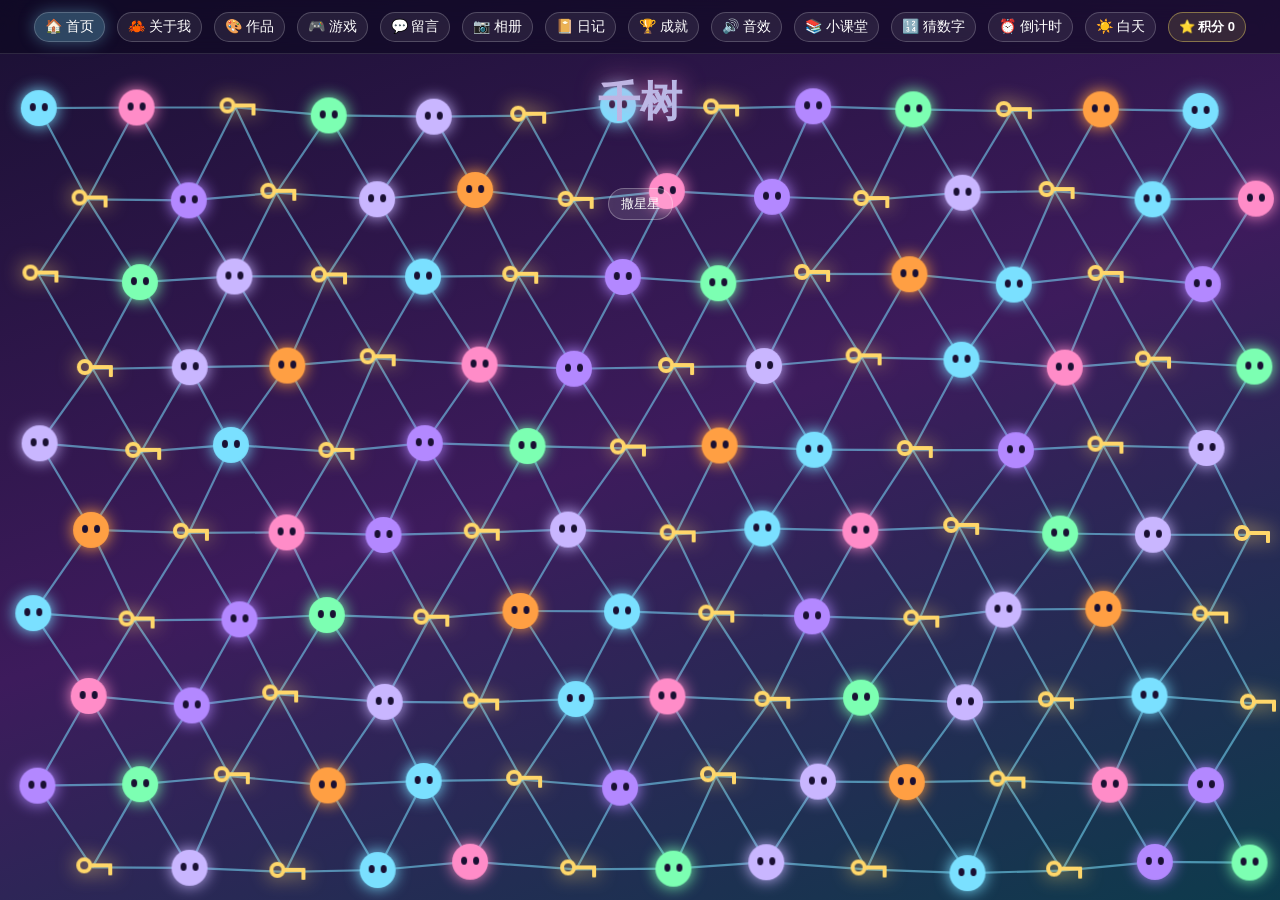
==== commit 4976b0d1: "把圆圈对决做成能对打的游戏：大招、血量和按人的速度出手的对手。" ====
--- a/01-爸爸给千树的任务.html
+++ b/01-爸爸给千树的任务.html
@@ -4,8 +4,8 @@
     <meta charset="UTF-8">
     <meta name="viewport" content="width=device-width, initial-scale=1.0">
     <title>千树</title>
-    <link rel="stylesheet" href="new-games.css">
-    <link rel="stylesheet" href="rooms-fun.css">
+    <link rel="stylesheet" href="新游戏样式.css">
+    <link rel="stylesheet" href="房间趣味样式.css">
     <style>
         html, body {
             height: 100%;
@@ -153,6 +153,7 @@
         body.theme-day #pageFit .works-title,
         body.theme-day #pageFit .works-hi,
         body.theme-day #pageFit .hi,
+        body.theme-day #pageFit .home-intro,
         body.theme-day #pageFit .game-title,
         body.theme-day #pageFit .game-score,
         body.theme-day #pageFit .lesson-school,
@@ -282,10 +283,14 @@
         }
         .stage {
             position: relative;
-            z-index: 1;
+            z-index: 3;
             padding-top: 24px;
+            pointer-events: none;
         }
         .name {
+            position: relative;
+            z-index: 4;
+            pointer-events: auto;
             font-size: 42px;
             font-weight: bold;
             text-align: center;
@@ -301,6 +306,9 @@
             filter: drop-shadow(0 0 20px rgba(122, 224, 255, 0.9));
         }
         .hi {
+            position: relative;
+            z-index: 4;
+            pointer-events: auto;
             text-align: center;
             color: #c9e9ff;
             min-height: 24px;
@@ -600,6 +608,52 @@
             box-shadow: 0 0 20px rgba(122, 224, 255, 0.55);
             transform: scale(1.06);
         }
+        .photo-real {
+            position: relative;
+            overflow: hidden;
+            padding: 0;
+            background: #1a1033;
+        }
+        .photo-real img {
+            width: 100%;
+            height: 100%;
+            object-fit: cover;
+            display: block;
+        }
+        .photo-name {
+            position: absolute;
+            left: 0;
+            right: 0;
+            bottom: 0;
+            font-size: 12px;
+            color: #fff;
+            background: rgba(10, 6, 28, 0.62);
+            padding: 4px 6px;
+        }
+        .photo-del {
+            position: absolute;
+            top: 4px;
+            right: 4px;
+            border: 0;
+            border-radius: 8px;
+            background: rgba(255, 255, 255, 0.86);
+            cursor: pointer;
+            font-size: 12px;
+        }
+        .album-bar {
+            text-align: center;
+            margin: 0 0 16px;
+        }
+        .album-empty {
+            color: #ffe566;
+        }
+        .home-intro {
+            position: relative;
+            z-index: 4;
+            text-align: center;
+            margin: 0 24px 8px;
+            color: #c9e9ff;
+        }
         .badge-list {
             display: flex;
             flex-wrap: wrap;
@@ -1590,10 +1644,113 @@
             55% { transform: scale(1.18) translateY(-6px); }
             100% { transform: scale(1) translateY(0); }
         }
+        #fleeLayer {
+            position: absolute;
+            inset: 0;
+            z-index: 2;
+            pointer-events: none;
+        }
+        body.play #fleeLayer,
+        body.in-studio #fleeLayer,
+        body.lottery #fleeLayer,
+        body.slider #fleeLayer,
+        body[class*="page-"] #fleeLayer {
+            display: none;
+        }
+        #fleeLines {
+            position: absolute;
+            inset: 0;
+            width: 100%;
+            height: 100%;
+            overflow: visible;
+        }
+        .flee-line {
+            stroke: rgba(122, 224, 255, 0.55);
+            stroke-width: 2.2;
+        }
+        body.theme-day .flee-line {
+            stroke: rgba(80, 40, 120, 0.28);
+        }
+        .flee-item {
+            position: absolute;
+            top: 0;
+            left: 0;
+            width: 36px;
+            height: 36px;
+            padding: 0;
+            border: 0;
+            background: transparent;
+            will-change: transform;
+            pointer-events: auto;
+            cursor: pointer;
+        }
+        .flee-item.pop .flee-head,
+        .flee-item.pop .flee-key {
+            animation: fleePop 0.28s ease;
+        }
+        @keyframes fleePop {
+            0% { transform: scale(1); }
+            45% { transform: scale(1.35); }
+            100% { transform: scale(1); }
+        }
+        .flee-peep .flee-head {
+            display: block;
+            width: 36px;
+            height: 36px;
+            border-radius: 50%;
+            background: var(--hue);
+            box-shadow: 0 0 16px var(--hue);
+        }
+        .flee-peep .flee-eye {
+            position: absolute;
+            top: 13px;
+            width: 6px;
+            height: 8px;
+            border-radius: 50%;
+            background: #1a1033;
+        }
+        .flee-peep .flee-eye.l { left: 9px; }
+        .flee-peep .flee-eye.r { right: 9px; }
+        .flee-key {
+            width: 40px;
+            height: 40px;
+            filter: drop-shadow(0 0 10px #ffd76a);
+        }
+        .flee-key-bow {
+            position: absolute;
+            left: 2px;
+            top: 8px;
+            width: 16px;
+            height: 16px;
+            border: 4px solid #ffd76a;
+            border-radius: 50%;
+            box-sizing: border-box;
+        }
+        .flee-key-stem {
+            position: absolute;
+            left: 16px;
+            top: 14px;
+            width: 20px;
+            height: 4px;
+            background: #ffd76a;
+            border-radius: 2px;
+        }
+        .flee-key-bit {
+            position: absolute;
+            right: 2px;
+            top: 14px;
+            width: 4px;
+            height: 12px;
+            background: #ffd76a;
+            border-radius: 1px;
+        }
     </style>
 </head>
 <body>
     <div id="pageFit">
+    <div id="fleeLayer">
+        <svg id="fleeLines" xmlns="http://www.w3.org/2000/svg"></svg>
+    </div>
     <div class="nav">
         <button type="button" id="homeBtn" class="on">🏠 首页</button>
         <button type="button" id="aboutBtn">🦀 关于我</button>
@@ -1614,7 +1771,7 @@
     <div class="side side-right"></div>
     <div class="stage">
         <div class="name">千树</div>
-        <div class="hi show">你好主人</div>
+        <div class="hi"></div>
     </div>
     <div class="about-side about-side-left" id="aboutLookLeft"></div>
     <div class="about-side about-side-right" id="aboutLookRight"></div>
@@ -1639,12 +1796,11 @@
     </div>
     <div class="album-room">
         <div class="works-title">📷 相册</div>
-        <div class="works-hi">点一张照片会亮起来，还会叫一声</div>
-        <div class="photos">
-            <div class="photo" style="background:#7cffb2">🏸 羽毛球</div>
-            <div class="photo" style="background:#7ae0ff">⭐ 星星</div>
-            <div class="photo" style="background:#ff8cc8">🌸 小花</div>
-            <div class="photo" style="background:#ffe566">🎨 画板</div>
+        <div class="works-hi" id="albumTip">还没有自己的照片。点「添加照片」，从手机或电脑选一张。</div>
+        <div class="photos" id="photoList"></div>
+        <div class="album-bar">
+            <input id="albumFile" type="file" accept="image/*" hidden>
+            <button type="button" class="sound-btn" id="albumAdd">添加照片</button>
         </div>
     </div>
     <div class="diary-room">
@@ -1658,11 +1814,6 @@
         <div class="works-title">🏆 成就</div>
         <div class="works-hi">做成了才会点亮。点一枚徽章能去对应游戏</div>
         <div class="badge-list" id="badgeList"></div>
-        <div class="work" id="achieveGames">会做小树和小花对战棋</div>
-        <div class="work" id="achieveDraw">会做小画板</div>
-        <div class="work" id="achieveNotes">会做留言本</div>
-        <div class="info">会换导航房间</div>
-        <div class="info">换房间会加积分，关页面还记得</div>
     </div>
     <div class="guess-room">
         <div class="works-title">🔢 猜数字</div>
@@ -1753,6 +1904,22 @@
                 <button type="button" class="chess-level-btn" data-level="hard">困难</button>
                 <button type="button" class="chess-level-btn" data-level="super">超难</button>
             </span>
+        </div>
+    </div>
+    <div class="go-room">
+        <h2>围棋</h2>
+        <p class="chess-line"><span id="goTurn">轮到：黑子</span></p>
+        <p id="goResult"></p>
+        <div id="goBoard"></div>
+        <div class="chess-bar" id="goSizes">
+            <button type="button" class="chess-size-btn on" data-go-size="9">9 路</button>
+            <button type="button" class="chess-size-btn" data-go-size="13">13 路</button>
+        </div>
+        <div class="chess-bar" id="goModes">
+            <button type="button" class="chess-mode-btn on" data-go-mode="human">人人对战</button>
+            <button type="button" class="chess-mode-btn" data-go-mode="computer">电脑对战</button>
+            <button type="button" class="sound-btn" id="goPass">停一手</button>
+            <button type="button" class="sound-btn" id="goRestart">再来一盘</button>
         </div>
     </div>
     <div class="match-room">
@@ -2012,6 +2179,7 @@
     </div>
     <div class="jump-room">
         <h2>小树跳</h2>
+        <p id="jumpRule">石头从右边过来。点「跳」或按空格，小树跳起来。撞到就停，看最高分。</p>
         <p id="jumpInfo">点一下跳过石头</p>
         <div id="jumpArena">
             <div id="jumpTree">🌲</div>
@@ -2022,10 +2190,22 @@
     </div>
     <div class="gate-room">
         <h2>倍数门</h2>
-        <p id="gateInfo">小球掉进门会乘倍数。点门让 ×2 变成 ×4</p>
+        <p id="gateInfo">小小的球带着倍数来回弹</p>
         <div id="gateArena"></div>
         <button type="button" class="sound-btn" id="gateDrop">再丢一颗</button>
         <button type="button" id="gateRestart" class="sound-btn">再来一局</button>
+    </div>
+    <div class="duel-room">
+        <h2>对决</h2>
+        <p id="duelInfo">圆圈有喷头。点点打中，防御减 1。防御是 0 再被碰到，颜色就消失。</p>
+        <div class="duel-hud">
+            <div class="duel-hud-card" id="duelMeHud">我　攻击 --　血量 1000　盾 --</div>
+            <div class="duel-hud-card foe" id="duelFoeHud">它　攻击 --　血量 1500　盾 --</div>
+        </div>
+        <div id="duelArena"></div>
+        <div class="duel-skills" id="duelSkills"></div>
+        <div class="duel-ults" id="duelUlts"></div>
+        <button type="button" id="duelRestart" class="sound-btn">再来一局</button>
     </div>
     <div class="quest-room">
         <h2>小树大冒险</h2>
@@ -2052,6 +2232,7 @@
             <button type="button" class="dock-btn" data-play="bubble" id="dockBubble">戳泡泡</button>
             <button type="button" class="dock-btn" data-play="star" id="dockStar">接星星</button>
             <button type="button" class="dock-btn on" data-play="chess" id="dockChess">小树与小花</button>
+            <button type="button" class="dock-btn" data-play="go" id="dockGo">围棋</button>
             <button type="button" class="dock-btn" data-play="match" id="dockMatch">开心消消乐</button>
             <button type="button" class="dock-btn" data-play="memory" id="dockMemory">记忆翻牌</button>
             <button type="button" class="dock-btn" data-play="tap" id="dockTap">点点乐</button>
@@ -2074,6 +2255,7 @@
             <button type="button" class="dock-btn" data-play="color" id="dockColor">找颜色</button>
             <button type="button" class="dock-btn" data-play="jump" id="dockJump">小树跳</button>
             <button type="button" class="dock-btn" data-play="gate" id="dockGate">倍数门</button>
+            <button type="button" class="dock-btn" data-play="duel" id="dockDuel">圆圈对决</button>
             <button type="button" class="dock-btn" data-play="quest" id="dockQuest">小树大冒险</button>
         </div>
     </div>
@@ -2162,7 +2344,7 @@
         <div id="colorHex">#ff8cc8</div>
     </div>
     </div>
-    <script src="difficulty.js"></script>
+    <script src="游戏难度.js"></script>
     <script>
         const homeBtn = document.getElementById("homeBtn");
         const aboutBtn = document.getElementById("aboutBtn");
@@ -2210,6 +2392,7 @@
             document.body.classList.remove("page-draw");
             document.body.classList.remove("page-color");
             document.body.classList.remove("now-chess");
+            document.body.classList.remove("now-go");
             document.body.classList.remove("now-match");
             document.body.classList.remove("now-memory");
             document.body.classList.remove("now-tap");
@@ -2234,6 +2417,7 @@
             document.body.classList.remove("now-color");
             document.body.classList.remove("now-jump");
             document.body.classList.remove("now-gate");
+            document.body.classList.remove("now-duel");
             document.body.classList.remove("now-quest");
             const chessOverlay = document.getElementById("chess-overlay");
             if (chessOverlay) {
@@ -2327,11 +2511,6 @@
         soundBtn.onclick = openSounds;
         lessonBtn.onclick = openLesson;
         gameBtn.onclick = openGames;
-        document.getElementById("achieveGames").onclick = openGames;
-        document.getElementById("achieveDraw").onclick = function () {
-            openStudio("page-draw");
-        };
-        document.getElementById("achieveNotes").onclick = openNotes;
         document.getElementById("workLottery").onclick = openLottery;
         document.getElementById("workSlider").onclick = openSlider;
         document.getElementById("workClock").onclick = function () {
@@ -2481,7 +2660,6 @@
             "linear-gradient(90deg, #7cffb2, #7ae0ff)"
         ];
         const hellos = [
-            "你好主人",
             "你好，我是千树！",
             "上面有关于我和留言",
             "今天也来玩一会儿吧",
@@ -2816,23 +2994,27 @@
             }
         }, 80);
     </script>
-    <script src="fit.js"></script>
-    <script src="chess.js"></script>
-    <script src="match3.js"></script>
-    <script src="game-dock.js"></script>
-    <script src="extra-games.js"></script>
-    <script src="snake.js"></script>
-    <script src="mole.js"></script>
-    <script src="trust-game.js"></script>
-    <script src="classroom.js"></script>
-    <script src="classroom-extra.js"></script>
-    <script src="fun.js"></script>
-    <script src="badges.js"></script>
-    <script src="hand-play.js"></script>
-    <script src="new-games.js"></script>
-    <script src="multiply.js"></script>
-    <script src="quest.js"></script>
-    <script src="rooms-fun.js"></script>
-    <script src="page-extras.js"></script>
+    <script src="页面缩放.js"></script>
+    <script src="小树小花棋.js"></script>
+    <script src="围棋.js"></script>
+    <script src="消消乐.js"></script>
+    <script src="游戏底栏.js"></script>
+    <script src="更多小游戏.js"></script>
+    <script src="贪吃蛇.js"></script>
+    <script src="打地鼠.js"></script>
+    <script src="信任对战.js"></script>
+    <script src="小课堂.js"></script>
+    <script src="小课堂更多专题.js"></script>
+    <script src="积分和换房间.js"></script>
+    <script src="成就徽章.js"></script>
+    <script src="圆点和钥匙.js"></script>
+    <script src="举手当鼠标.js"></script>
+    <script src="新游戏.js"></script>
+    <script src="弹跳倍数.js"></script>
+    <script src="圆圈对决.js"></script>
+    <script src="接星星冒险.js"></script>
+    <script src="房间趣味.js"></script>
+    <script src="页面小功能.js"></script>
+    <script src="相册.js"></script>
 </body>
 </html>
--- a/新游戏样式.css
+++ b/新游戏样式.css
@@ -0,0 +1,913 @@
+.piano-room,
+.maze-room,
+.simon-room,
+.paint-room,
+.diff-room,
+.fruit-room,
+.calc-room,
+.order-room,
+.dress-room,
+.race-room,
+.stack-room,
+.count-room,
+.color-room,
+.jump-room,
+.gate-room,
+.duel-room,
+.go-room,
+.quest-room {
+    display: none;
+    position: relative;
+    z-index: 1;
+    padding: 110px 32px 140px;
+    text-align: center;
+    color: #f4edff;
+    overflow: hidden;
+}
+body.play.now-piano .piano-room,
+body.play.now-maze .maze-room,
+body.play.now-simon .simon-room,
+body.play.now-paint .paint-room,
+body.play.now-diff .diff-room,
+body.play.now-fruit .fruit-room,
+body.play.now-calc .calc-room,
+body.play.now-order .order-room,
+body.play.now-dress .dress-room,
+body.play.now-race .race-room,
+body.play.now-stack .stack-room,
+body.play.now-count .count-room,
+body.play.now-color .color-room,
+body.play.now-jump .jump-room,
+body.play.now-gate .gate-room,
+body.play.now-duel .duel-room,
+body.play.now-go .go-room,
+body.play.now-quest .quest-room {
+    display: flex;
+    flex-direction: column;
+    align-items: center;
+    justify-content: center;
+    box-sizing: border-box;
+    height: 100%;
+}
+.piano-room h2,
+.maze-room h2,
+.simon-room h2,
+.paint-room h2,
+.diff-room h2,
+.fruit-room h2,
+.calc-room h2,
+.order-room h2,
+.dress-room h2,
+.race-room h2,
+.stack-room h2,
+.count-room h2,
+.color-room h2,
+.jump-room h2,
+.gate-room h2,
+.duel-room h2,
+.go-room h2,
+.quest-room h2 {
+    margin: 0 0 12px;
+    font-size: 24px;
+    text-shadow: 0 0 12px rgba(122, 224, 255, 0.45);
+}
+.game-level-bar {
+    margin: 0 0 10px;
+}
+body.play .game-dock {
+    flex-direction: column;
+    align-items: stretch;
+    flex-wrap: nowrap;
+    gap: 6px;
+    padding: 8px 10px 10px;
+}
+.dock-packs {
+    display: flex;
+    justify-content: center;
+    flex-wrap: wrap;
+    gap: 6px;
+}
+.dock-pack-btn {
+    border: 1px solid rgba(255, 229, 102, 0.35);
+    background: rgba(255, 229, 102, 0.08);
+    color: #ffe566;
+    padding: 5px 12px;
+    border-radius: 999px;
+    cursor: pointer;
+    font-size: 13px;
+}
+.dock-pack-btn.on {
+    background: rgba(255, 229, 102, 0.28);
+    box-shadow: 0 0 14px rgba(255, 229, 102, 0.35);
+}
+.dock-games {
+    display: flex;
+    justify-content: center;
+    flex-wrap: wrap;
+    gap: 4px;
+}
+.dock-btn.is-pack-hide {
+    display: none;
+}
+body.theme-day .dock-pack-btn {
+    color: #5b3d00;
+    border-color: rgba(160, 110, 0, 0.4);
+    background: rgba(255, 229, 102, 0.35);
+}
+#pianoKeys {
+    display: flex;
+    gap: 8px;
+    margin: 16px auto 8px;
+    height: 210px;
+}
+.piano-key {
+    width: 60px;
+    border: 0;
+    border-radius: 0 0 10px 10px;
+    background: #fffef6;
+    color: #1a1033;
+    font-weight: bold;
+    cursor: pointer;
+    box-shadow: 0 8px 0 #c9b6ff;
+}
+.piano-key:active,
+.piano-key.on {
+    transform: translateY(6px);
+    box-shadow: 0 2px 0 #c9b6ff;
+    background: #ffe566;
+}
+#mazeBoard {
+    display: grid;
+    margin: 8px auto;
+    gap: 2px;
+    background: rgba(8, 4, 24, 0.4);
+    padding: 6px;
+    border-radius: 12px;
+}
+.maze-cell {
+    width: 28px;
+    height: 28px;
+    display: flex;
+    align-items: center;
+    justify-content: center;
+    border-radius: 6px;
+    background: rgba(255, 255, 255, 0.08);
+    font-size: 16px;
+}
+.maze-cell.wall { background: #3d1b5c; }
+.maze-cell.you { background: rgba(124, 255, 178, 0.35); }
+.maze-cell.goal { background: rgba(255, 140, 200, 0.35); }
+#simonPads {
+    display: grid;
+    grid-template-columns: 1fr 1fr;
+    gap: 10px;
+    width: 280px;
+    height: 280px;
+    margin: 12px auto;
+}
+.simon-pad {
+    border: 0;
+    border-radius: 18px;
+    cursor: pointer;
+    opacity: 0.45;
+    font-size: 28px;
+}
+.simon-pad.lit { opacity: 1; box-shadow: 0 0 22px currentColor; }
+.simon-pad[data-simon="0"] { background: #7cffb2; color: #7cffb2; }
+.simon-pad[data-simon="1"] { background: #ff8cc8; color: #ff8cc8; }
+.simon-pad[data-simon="2"] { background: #7ae0ff; color: #7ae0ff; }
+.simon-pad[data-simon="3"] { background: #ffe566; color: #ffe566; }
+#paintCanvas {
+    width: 340px;
+    height: 260px;
+    margin: 8px auto;
+}
+#paintCanvas path,
+#paintCanvas circle,
+#paintCanvas rect {
+    cursor: pointer;
+    stroke: #f4edff;
+    stroke-width: 2;
+}
+.paint-pens {
+    display: flex;
+    gap: 8px;
+    margin: 8px auto;
+}
+.paint-pen {
+    width: 28px;
+    height: 28px;
+    border-radius: 50%;
+    border: 2px solid #fff;
+    cursor: pointer;
+    padding: 0;
+}
+.paint-pen.on { box-shadow: 0 0 0 3px #ffe566; }
+#diffPair {
+    display: flex;
+    gap: 18px;
+    justify-content: center;
+    margin: 10px auto;
+}
+.diff-grid {
+    display: grid;
+    grid-template-columns: repeat(3, 64px);
+    gap: 6px;
+}
+.diff-cell {
+    width: 64px;
+    height: 64px;
+    border: 0;
+    border-radius: 12px;
+    background: rgba(255, 255, 255, 0.12);
+    font-size: 28px;
+    cursor: pointer;
+}
+.diff-cell.wrong { box-shadow: 0 0 0 3px #ff8cc8; }
+#fruitArena {
+    position: relative;
+    width: 560px;
+    height: 360px;
+    margin: 8px auto;
+    border-radius: 16px;
+    border: 1px solid rgba(255, 255, 255, 0.2);
+    background: rgba(8, 4, 24, 0.45);
+    overflow: hidden;
+}
+.fruit-bit {
+    position: absolute;
+    width: 36px;
+    height: 36px;
+    font-size: 28px;
+    line-height: 36px;
+    text-align: center;
+    cursor: pointer;
+}
+body.play .game-dock {
+    flex-wrap: wrap;
+}
+body.play .game-dock .dock-btn {
+    font-size: 12px;
+    padding: 4px 8px;
+}
+#calcQuest {
+    font-size: 42px;
+    margin: 12px 0 8px;
+    color: #ffe566;
+}
+.choice-row,
+#orderBoard,
+#countChoices {
+    display: flex;
+    flex-wrap: wrap;
+    justify-content: center;
+    gap: 10px;
+    margin: 10px auto;
+}
+.choice-btn,
+.order-bit,
+.count-choice {
+    min-width: 56px;
+    height: 48px;
+    border: 0;
+    border-radius: 12px;
+    background: rgba(255, 255, 255, 0.16);
+    color: #f4edff;
+    font-size: 22px;
+    cursor: pointer;
+}
+.order-bit {
+    width: 56px;
+}
+.order-bit.off {
+    opacity: 0.25;
+    pointer-events: none;
+}
+#dressStage {
+    position: relative;
+    width: 180px;
+    height: 240px;
+    margin: 8px auto;
+}
+#dressBody {
+    width: 90px;
+    height: 150px;
+    margin: 50px auto 0;
+    border-radius: 40px 40px 24px 24px;
+    background: #7ae0ff;
+}
+#dressHat,
+#dressShirt {
+    position: absolute;
+    left: 50%;
+    transform: translateX(-50%);
+    font-size: 42px;
+    pointer-events: none;
+}
+#dressHat { top: 8px; }
+#dressShirt { top: 78px; font-size: 56px; }
+#raceTrack {
+    position: relative;
+    width: 480px;
+    height: 86px;
+    margin: 16px auto;
+    border-radius: 16px;
+    background: rgba(8, 4, 24, 0.45);
+    overflow: hidden;
+}
+#raceTree,
+#raceFlower {
+    position: absolute;
+    left: 8px;
+    font-size: 42px;
+    transition: left 0.08s linear;
+    line-height: 1;
+}
+#raceTree { top: 4px; }
+#raceFlower { top: 28px; font-size: 32px; }
+#stackTower {
+    position: relative;
+    width: 200px;
+    height: 260px;
+    margin: 8px auto;
+    border-radius: 12px;
+    background: rgba(8, 4, 24, 0.4);
+}
+.stack-row {
+    position: absolute;
+    height: 22px;
+    border-radius: 6px;
+    left: 50%;
+}
+#countSky {
+    min-height: 80px;
+    font-size: 28px;
+    letter-spacing: 6px;
+    margin: 12px auto;
+}
+#colorBoard {
+    display: flex;
+    flex-wrap: wrap;
+    justify-content: center;
+    gap: 12px;
+    width: 280px;
+    margin: 16px auto;
+}
+.color-dot {
+    width: 72px;
+    height: 72px;
+    border: 3px solid #fff;
+    border-radius: 50%;
+    cursor: pointer;
+    padding: 0;
+}
+#jumpRule {
+    max-width: 480px;
+    margin: 0 auto 6px;
+    font-size: 14px;
+    line-height: 1.45;
+    color: #c9e9ff;
+}
+#jumpArena {
+    position: relative;
+    width: 480px;
+    height: 160px;
+    margin: 12px auto;
+    border-radius: 16px;
+    border: 1px solid rgba(255, 255, 255, 0.2);
+    background: linear-gradient(#7ae0ff 0 70%, #3d1b5c 70%);
+    overflow: hidden;
+}
+#jumpTree,
+#jumpRock {
+    position: absolute;
+    bottom: 8px;
+    font-size: 42px;
+    line-height: 1;
+}
+#jumpTree { left: 40px; }
+#jumpRock { left: 460px; }
+.fun-pop {
+    position: fixed;
+    left: 50%;
+    top: 42%;
+    transform: translate(-50%, -50%);
+    z-index: 30;
+    pointer-events: none;
+    font-size: 36px;
+    font-weight: bold;
+    color: #ffe566;
+    text-shadow: 0 0 16px #ffe566;
+    animation: funPop 0.7s ease forwards;
+}
+@keyframes funPop {
+    0% { opacity: 0; transform: translate(-50%, -20%) scale(0.6); }
+    25% { opacity: 1; transform: translate(-50%, -50%) scale(1.15); }
+    100% { opacity: 0; transform: translate(-50%, -80%) scale(1); }
+}
+.dress-stage-bounce { animation: dressBounce 0.35s ease; }
+.fun-spark {
+    position: fixed;
+    z-index: 29;
+    pointer-events: none;
+    font-size: 22px;
+    animation: funSpark 0.85s ease forwards;
+}
+@keyframes funSpark {
+    0% { opacity: 1; transform: translateY(0) scale(0.6); }
+    100% { opacity: 0; transform: translateY(-70px) scale(1.2); }
+}
+#paintCanvas .paint-quest {
+    stroke: #ffe566;
+    stroke-width: 6;
+}
+@keyframes dressBounce {
+    0% { transform: scale(1); }
+    50% { transform: scale(1.12) rotate(-4deg); }
+    100% { transform: scale(1); }
+}
+body.play.now-gate .gate-room {
+    padding: 88px 16px 120px;
+    justify-content: flex-start;
+}
+body.play.now-duel .duel-room {
+    padding: 76px 12px 12px;
+    justify-content: flex-start;
+    overflow: hidden;
+}
+#gateArena {
+    position: relative;
+    width: min(760px, 96%);
+    height: 520px;
+    margin: 4px auto 0;
+    border-radius: 12px;
+    overflow: hidden;
+    border: 1px solid rgba(255, 255, 255, 0.18);
+    background: #140428;
+}
+.gate-hex {
+    position: absolute;
+    inset: 0;
+    background-color: #3b1270;
+    background-image:
+        radial-gradient(circle at 72% 22%, rgba(210, 80, 255, 0.45), transparent 38%),
+        radial-gradient(circle at 28% 58%, rgba(70, 255, 140, 0.22), transparent 42%),
+        radial-gradient(circle at 78% 78%, rgba(255, 140, 40, 0.22), transparent 40%),
+        repeating-linear-gradient(0deg, transparent 0 22px, rgba(255, 255, 255, 0.07) 22px 23px),
+        repeating-linear-gradient(60deg, transparent 0 22px, rgba(255, 255, 255, 0.06) 22px 23px),
+        repeating-linear-gradient(-60deg, transparent 0 22px, rgba(255, 255, 255, 0.06) 22px 23px);
+    pointer-events: none;
+}
+.gate-mist {
+    position: absolute;
+    inset: 0;
+    background: radial-gradient(circle at 50% 40%, rgba(0, 0, 0, 0.08), rgba(0, 0, 0, 0.35));
+    pointer-events: none;
+}
+.gate-core {
+    position: absolute;
+    left: 50%;
+    top: 34%;
+    z-index: 2;
+    width: 96px;
+    height: 72px;
+    margin-left: -48px;
+    clip-path: polygon(16% 0, 84% 0, 100% 100%, 0 100%);
+    background: linear-gradient(#ececf1, #9b9ba6);
+    box-shadow: 0 8px 0 #5c5c66, 0 0 28px rgba(255, 255, 255, 0.4);
+    display: flex;
+    flex-direction: column;
+    align-items: center;
+    justify-content: center;
+    color: #14141a;
+    pointer-events: none;
+}
+.gate-core b {
+    font-size: 28px;
+    line-height: 1;
+}
+.gate-core i {
+    font-style: normal;
+    font-size: 16px;
+    font-weight: 800;
+}
+.gate-slab {
+    position: absolute;
+    z-index: 4;
+    height: 58px;
+    padding: 4px 0 6px;
+    border: 0;
+    border-radius: 8px;
+    background: linear-gradient(#ffffff, #e4e4ea);
+    color: #16161c;
+    cursor: pointer;
+    box-shadow: 0 6px 0 #8a8a94, 0 0 18px rgba(255, 255, 255, 0.3);
+    display: flex;
+    flex-direction: column;
+    align-items: center;
+    justify-content: center;
+    line-height: 1;
+}
+.gate-slab em {
+    font-style: normal;
+    font-size: 13px;
+    font-weight: 800;
+    opacity: 0.78;
+}
+.gate-slab b {
+    font-size: 24px;
+    font-weight: 900;
+}
+.gate-slab:active {
+    transform: translateY(3px);
+    box-shadow: 0 3px 0 #8a8a94;
+}
+.gate-orb {
+    position: absolute;
+    z-index: 5;
+    border-radius: 50%;
+    display: flex;
+    flex-direction: column;
+    align-items: center;
+    justify-content: center;
+    color: #fff;
+    font-weight: 900;
+    letter-spacing: 0.02em;
+    background:
+        radial-gradient(circle at 34% 30%, #fff 0 8%, transparent 22%),
+        repeating-conic-gradient(from 20deg, var(--hue) 0 12deg, #fff 12deg 14deg, var(--hue) 14deg 26deg);
+    box-shadow:
+        0 0 18px var(--hue),
+        0 0 48px var(--hue),
+        inset 0 0 18px rgba(255, 255, 255, 0.35);
+    text-shadow: 0 2px 6px rgba(0, 0, 0, 0.55);
+    pointer-events: none;
+}
+.gate-orb strong {
+    font-size: 16px;
+    line-height: 1;
+}
+.gate-orb.tiny {
+    box-shadow: 0 0 8px var(--hue);
+}
+.gate-orb.tiny strong {
+    font-size: 7px;
+}
+.duel-hud {
+    display: flex;
+    justify-content: space-between;
+    gap: 10px;
+    width: min(640px, 96%);
+    margin: 4px auto 0;
+    z-index: 12;
+}
+.duel-hud-card {
+    flex: 1;
+    padding: 6px 10px;
+    border-radius: 10px;
+    text-align: left;
+    font-size: 15px;
+    font-weight: 800;
+    color: #e8ffd4;
+    background: rgba(20, 48, 16, 0.9);
+    box-shadow: 0 0 0 1px rgba(124, 255, 58, 0.35);
+}
+.duel-hud-card.foe {
+    text-align: right;
+    color: #f3e4ff;
+    background: rgba(40, 16, 56, 0.9);
+    box-shadow: 0 0 0 1px rgba(197, 107, 255, 0.45);
+}
+#duelArena {
+    position: relative;
+    width: 520px;
+    height: 289px;
+    flex: 0 0 auto;
+    margin: 6px auto 0;
+    overflow: hidden;
+    border-radius: 12px;
+    background: #12081f;
+    border: 1px solid rgba(255, 255, 255, 0.16);
+}
+.duel-body.is-hit {
+    filter: brightness(1.8);
+    box-shadow: 0 0 28px #fff, 0 0 18px var(--hue);
+}
+.duel-hud-card.is-hit {
+    transform: scale(1.06);
+    box-shadow: 0 0 0 2px #ffe566;
+}
+.duel-pop {
+    position: absolute;
+    z-index: 9;
+    color: #ffe566;
+    font-size: 22px;
+    font-weight: 900;
+    text-shadow: 0 0 10px #ffe566;
+    pointer-events: none;
+    animation: duelPop 0.55s ease forwards;
+}
+.duel-pop.big {
+    font-size: 34px;
+    color: #ff8a3d;
+    text-shadow: 0 0 14px #ff8a3d;
+}
+@keyframes duelPop {
+    0% { opacity: 1; transform: translateY(0) scale(0.7); }
+    100% { opacity: 0; transform: translateY(-36px) scale(1.15); }
+}
+.duel-flash {
+    position: absolute;
+    inset: 0;
+    background: rgba(255, 240, 180, 0.28);
+    pointer-events: none;
+    z-index: 7;
+}
+.duel-body {
+    position: absolute;
+    border-radius: 50%;
+    background: radial-gradient(circle at 32% 28%, #fff 0 10%, var(--hue) 42%, #1a1028 100%);
+    box-shadow: 0 0 22px var(--hue);
+    display: flex;
+    align-items: center;
+    justify-content: center;
+    color: #141018;
+    font-weight: 900;
+}
+.duel-nozzle {
+    position: absolute;
+    left: 50%;
+    top: 50%;
+    width: 28px;
+    height: 10px;
+    margin: -5px 0 0 0;
+    transform-origin: 0 50%;
+    background: linear-gradient(90deg, #222, #eee);
+    border-radius: 2px 8px 8px 2px;
+    box-shadow: 0 0 8px #fff;
+}
+.duel-gone {
+    position: absolute;
+    border-radius: 50%;
+    border: 2px dashed rgba(255, 255, 255, 0.2);
+    background: transparent;
+}
+.duel-stat,
+.duel-pips {
+    position: absolute;
+    z-index: 8;
+    width: max-content;
+    min-width: 140px;
+    padding: 5px 10px;
+    border-radius: 10px;
+    text-align: center;
+    color: #f4edff;
+    font-size: 15px;
+    font-weight: 800;
+    letter-spacing: 0.02em;
+    white-space: nowrap;
+    background: rgba(12, 6, 22, 0.82);
+    box-shadow: 0 0 0 1px rgba(255, 255, 255, 0.16);
+    pointer-events: none;
+}
+.duel-pips i {
+    display: inline-block;
+    width: 8px;
+    height: 8px;
+    margin: 0 2px;
+    border-radius: 50%;
+    background: #ffe566;
+    box-shadow: 0 0 6px #ffe566;
+}
+.duel-dot {
+    position: absolute;
+    width: 8px;
+    height: 8px;
+    border-radius: 50%;
+    box-shadow: 0 0 8px currentColor;
+}
+.duel-skills {
+    position: relative;
+    z-index: 12;
+    display: flex;
+    flex-wrap: wrap;
+    justify-content: center;
+    gap: 4px;
+    max-width: 720px;
+    margin: 6px auto 0;
+    pointer-events: auto;
+}
+.duel-skill {
+    min-width: 60px;
+    padding: 4px 7px;
+    font-size: 13px;
+}
+.duel-skill.is-wait {
+    opacity: 0.45;
+}
+.duel-ults {
+    position: relative;
+    z-index: 12;
+    display: flex;
+    flex-wrap: wrap;
+    justify-content: center;
+    gap: 6px;
+    max-width: 720px;
+    margin: 6px auto 0;
+    pointer-events: auto;
+}
+.duel-ult {
+    min-width: 88px;
+    border-color: #ffe566 !important;
+    box-shadow: 0 0 12px rgba(255, 229, 102, 0.45);
+}
+.duel-ult small {
+    display: block;
+    font-size: 11px;
+    opacity: 0.8;
+}
+.duel-ult.is-wait {
+    opacity: 0.4;
+}
+.gate-orb.burst {
+    filter: saturate(1.35);
+    background:
+        radial-gradient(circle at 50% 50%, rgba(255, 255, 255, 0.55), transparent 28%),
+        repeating-conic-gradient(from 10deg, var(--hue) 0 3deg, transparent 3deg 9deg);
+}
+.gate-orb.burst span,
+.gate-orb.burst strong {
+    position: relative;
+    z-index: 2;
+    display: block;
+    line-height: 1.05;
+    font-size: 14px;
+}
+.gate-orb.burst strong {
+    font-size: 22px;
+    margin-top: 3px;
+}
+.gate-hair,
+.gate-orbit {
+    position: absolute;
+    pointer-events: none;
+}
+.gate-hair {
+    inset: -46%;
+    border-radius: 50%;
+    background: repeating-conic-gradient(from 0deg, var(--hue) 0 2deg, transparent 2deg 7deg);
+    filter: blur(0.6px);
+    opacity: 0.72;
+    z-index: 0;
+}
+.gate-orbit {
+    inset: -10%;
+    border: 2px solid rgba(255, 255, 255, 0.7);
+    border-radius: 50%;
+    transform: rotate(-24deg) scaleX(1.2);
+    box-shadow: 0 0 12px rgba(255, 255, 255, 0.45);
+    z-index: 1;
+}
+.gate-orb.tail::before {
+    content: "";
+    position: absolute;
+    left: 50%;
+    bottom: 72%;
+    width: 14px;
+    height: 78px;
+    margin-left: -7px;
+    border-radius: 20px;
+    background: linear-gradient(var(--hue), transparent);
+    filter: blur(2px);
+    opacity: 0.9;
+    z-index: -1;
+}
+.gate-tools {
+    position: absolute;
+    left: 8px;
+    right: 8px;
+    bottom: 6px;
+    z-index: 6;
+    height: 64px;
+    display: flex;
+    justify-content: space-between;
+    gap: 6px;
+    padding: 4px 6px 6px;
+    border-radius: 10px;
+    background: linear-gradient(#fff, #d8d8e0);
+    box-shadow: 0 -2px 18px rgba(0, 0, 0, 0.4);
+}
+.gate-tool {
+    flex: 1;
+    border: 0;
+    border-radius: 8px;
+    background: linear-gradient(#fff, #ececf2);
+    color: #222;
+    font-size: 16px;
+    font-weight: 900;
+    cursor: pointer;
+    display: flex;
+    flex-direction: column;
+    align-items: center;
+    justify-content: center;
+    box-shadow: inset 0 0 0 1px rgba(0, 0, 0, 0.08);
+}
+.gate-tool small {
+    font-size: 11px;
+    line-height: 1;
+    opacity: 0.7;
+}
+.gate-tool span {
+    line-height: 1.1;
+}
+.gate-tool:active {
+    background: #dddde4;
+}
+#questMap {
+    display: flex;
+    flex-wrap: wrap;
+    justify-content: center;
+    gap: 10px;
+    max-width: 560px;
+    margin: 8px auto;
+}
+.quest-island {
+    width: 150px;
+    min-height: 78px;
+    border: 1px solid rgba(255, 255, 255, 0.25);
+    background: rgba(122, 224, 255, 0.16);
+    color: #f4edff;
+    border-radius: 16px;
+    cursor: pointer;
+}
+.quest-island b { display: block; font-size: 28px; }
+.quest-island.lock {
+    opacity: 0.4;
+    cursor: default;
+}
+.quest-island.done {
+    background: rgba(124, 255, 178, 0.2);
+}
+#questArena {
+    position: relative;
+    width: min(480px, 92%);
+    height: 280px;
+    margin: 8px auto;
+    border-radius: 14px;
+    background: linear-gradient(#4a2a88 0 70%, #3d1b5c 70%);
+    overflow: hidden;
+}
+.quest-you,
+.quest-bit {
+    position: absolute;
+    font-size: 32px;
+    line-height: 1;
+}
+.quest-you { bottom: 8px; }
+.quest-pad { margin-top: 6px; }
+body.play.now-go .go-room {
+    padding: 88px 16px 120px;
+    justify-content: flex-start;
+}
+#goBoard {
+    --go-n: 9;
+    width: min(460px, 86vw);
+    height: min(460px, 56vh);
+    margin: 8px auto;
+    display: grid;
+    grid-template-columns: repeat(var(--go-n), 1fr);
+    grid-template-rows: repeat(var(--go-n), 1fr);
+    background-color: #d4a35a;
+    background-image:
+        linear-gradient(#5a3a18 1px, transparent 1px),
+        linear-gradient(90deg, #5a3a18 1px, transparent 1px);
+    background-size: calc(100% / var(--go-n)) calc(100% / var(--go-n));
+    background-position: center;
+    border: 8px solid #8a5a28;
+    box-shadow: 0 8px 24px rgba(0, 0, 0, 0.35);
+}
+.go-point {
+    position: relative;
+    border: 0;
+    background: transparent;
+    cursor: pointer;
+    padding: 0;
+}
+.go-point::after {
+    content: "";
+    position: absolute;
+    left: 50%;
+    top: 50%;
+    width: 72%;
+    height: 72%;
+    margin: -36% 0 0 -36%;
+    border-radius: 50%;
+}
+.go-point.is-black::after {
+    background: radial-gradient(circle at 32% 28%, #666, #111 55%, #000);
+    box-shadow: 0 2px 4px rgba(0, 0, 0, 0.45);
+}
+.go-point.is-white::after {
+    background: radial-gradient(circle at 32% 28%, #fff, #e8e8e8 55%, #c8c8c8);
+    box-shadow: 0 2px 4px rgba(0, 0, 0, 0.3);
+}
--- a/房间趣味样式.css
+++ b/房间趣味样式.css
@@ -0,0 +1,114 @@
+.nav button {
+    border: 1px solid rgba(255, 255, 255, 0.2) !important;
+    background: rgba(255, 255, 255, 0.08) !important;
+    transition: transform 0.16s ease, background 0.16s ease, box-shadow 0.16s ease;
+}
+.nav button:hover {
+    transform: translateY(-2px) scale(1.06);
+    background: rgba(255, 255, 255, 0.16) !important;
+}
+.nav button.on {
+    background: rgba(122, 224, 255, 0.28) !important;
+    box-shadow: 0 0 16px rgba(122, 224, 255, 0.4);
+}
+.nav button.nav-pop {
+    animation: navPop 0.32s ease;
+}
+@keyframes navPop {
+    0% { transform: scale(1); }
+    40% { transform: scale(1.18) rotate(-4deg); }
+    100% { transform: scale(1); }
+}
+#navScore {
+    border: 1px solid rgba(255, 229, 102, 0.4);
+    background: rgba(255, 229, 102, 0.12);
+    border-radius: 999px;
+}
+.stage .name {
+    cursor: pointer;
+    transition: transform 0.2s;
+}
+.stage .name:hover {
+    transform: scale(1.08);
+}
+.photo {
+    font-size: 22px;
+    font-weight: bold;
+    box-shadow: 0 8px 20px rgba(0, 0, 0, 0.25);
+    transition: transform 0.2s, box-shadow 0.2s;
+}
+.photo:hover {
+    transform: scale(1.08) rotate(-2deg);
+}
+.sound-pad {
+    display: flex;
+    flex-wrap: wrap;
+    justify-content: center;
+    gap: 10px;
+    margin: 16px auto;
+    max-width: 520px;
+}
+.sound-pad .sound-btn {
+    min-width: 110px;
+    min-height: 64px;
+    font-size: 16px;
+    border-radius: 18px;
+}
+#timerNum.tick {
+    animation: timerBeat 0.45s ease;
+}
+@keyframes timerBeat {
+    0% { transform: scale(1); }
+    40% { transform: scale(1.18); }
+    100% { transform: scale(1); }
+}
+.works-title {
+    letter-spacing: 1px;
+}
+body.theme-day .nav button {
+    color: #111 !important;
+    border-color: rgba(0, 0, 0, 0.12) !important;
+    background: rgba(255, 255, 255, 0.55) !important;
+}
+body.theme-day .nav button.on {
+    background: rgba(80, 180, 255, 0.35) !important;
+}
+.page-extra {
+    display: flex;
+    flex-wrap: wrap;
+    justify-content: center;
+    gap: 8px;
+    margin: 10px auto;
+    max-width: 560px;
+    pointer-events: auto;
+    position: relative;
+    z-index: 4;
+}
+.page-extra .sound-btn,
+.mood-chip {
+    border: 1px solid rgba(255, 255, 255, 0.28);
+    background: rgba(255, 255, 255, 0.12);
+    color: inherit;
+    border-radius: 999px;
+    padding: 6px 12px;
+    cursor: pointer;
+}
+.mood-chip.on {
+    background: rgba(255, 229, 102, 0.28);
+    box-shadow: 0 0 12px rgba(255, 229, 102, 0.35);
+}
+.spark-bit {
+    position: absolute;
+    z-index: 2;
+    pointer-events: none;
+    font-size: 22px;
+    animation: sparkFall 1.2s ease-out forwards;
+}
+@keyframes sparkFall {
+    0% { transform: translateY(0) scale(0.6); opacity: 1; }
+    100% { transform: translateY(160px) scale(1.2); opacity: 0; }
+}
+.photo.album-on {
+    outline: 4px solid #ffe566;
+    transform: scale(1.1);
+}
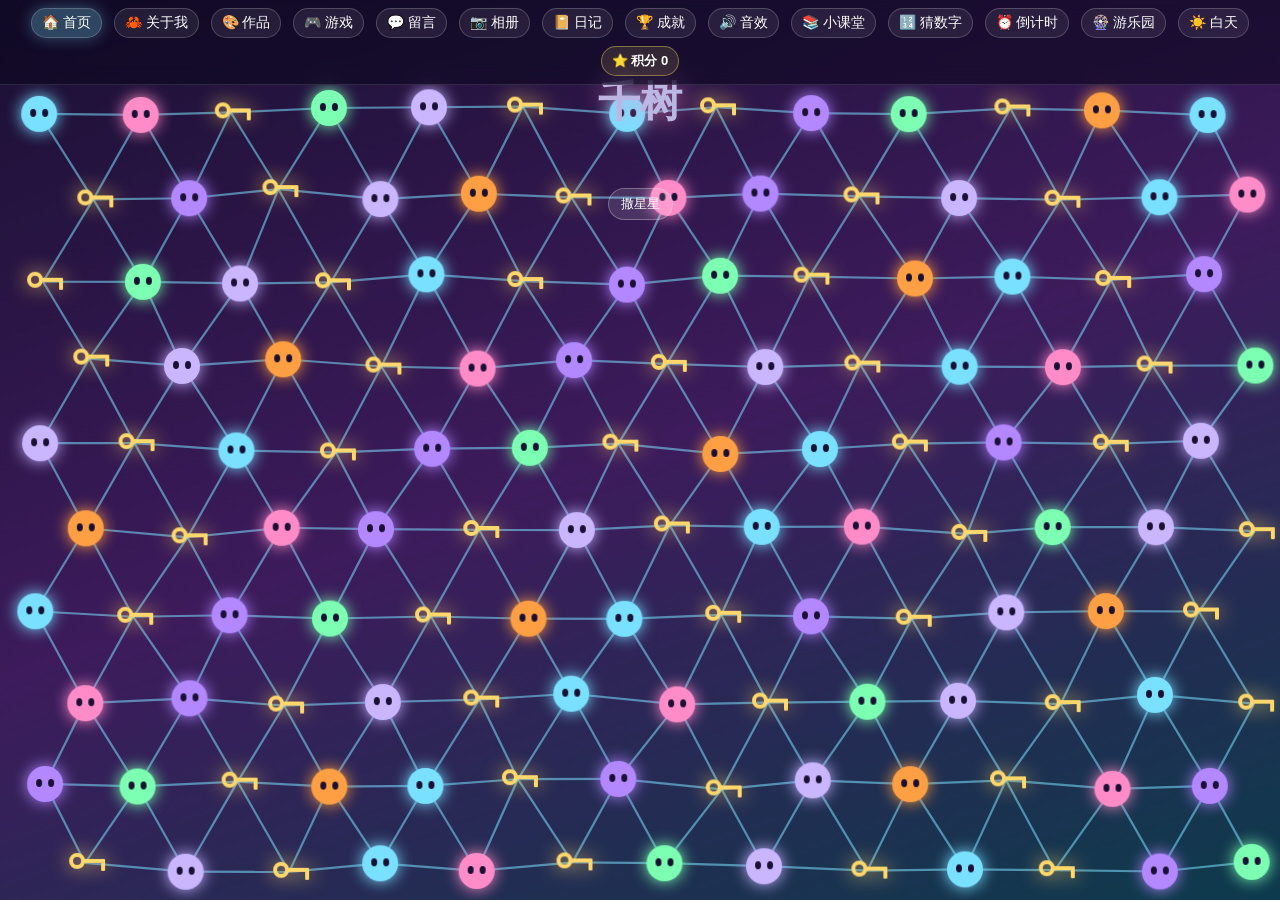
==== commit 1f4b64c0: "去掉圆圈对决，换成铺满屏幕的俯视游乐园。 园区一次看全、点项目就能玩，不再旋转或拖动地图。  Co-authored-by: Cursor <cursoragent@cursor.com>" ====
--- a/01-爸爸给千树的任务.html
+++ b/01-爸爸给千树的任务.html
@@ -6,6 +6,7 @@
     <title>千树</title>
     <link rel="stylesheet" href="新游戏样式.css">
     <link rel="stylesheet" href="房间趣味样式.css">
+    <link rel="stylesheet" href="游乐园.css">
     <style>
         html, body {
             height: 100%;
@@ -1764,6 +1765,7 @@
         <button type="button" id="lessonBtn">📚 小课堂</button>
         <button type="button" id="guessBtn">🔢 猜数字</button>
         <button type="button" id="timerBtn">⏰ 倒计时</button>
+        <button type="button" id="parkBtn">🎡 游乐园</button>
         <button type="button" id="themeBtn">☀️ 白天</button>
         <span id="navScore">⭐ 积分 0</span>
     </div>
@@ -1845,6 +1847,18 @@
             <button type="button" class="sound-btn" id="timer30">30 秒</button>
             <button type="button" class="sound-btn" id="timer60">60 秒</button>
             <button type="button" class="sound-btn" id="timerStop">停</button>
+        </div>
+    </div>
+    <div class="park-room">
+        <div class="park-view" id="parkView">
+            <div class="park-world" id="parkWorld"></div>
+        </div>
+        <div class="park-stage" id="parkStage"></div>
+        <div class="park-dock">
+            <h2 class="park-name">千树欢乐谷</h2>
+            <p class="park-tip" id="parkTip">全园都在这一屏。点一个项目进去玩。</p>
+            <p class="park-tickets">通关章 <span id="parkTickets">0</span></p>
+            <p class="park-help">点地图上的项目就能玩</p>
         </div>
     </div>
     <div class="sound-room">
@@ -2195,18 +2209,6 @@
         <button type="button" class="sound-btn" id="gateDrop">再丢一颗</button>
         <button type="button" id="gateRestart" class="sound-btn">再来一局</button>
     </div>
-    <div class="duel-room">
-        <h2>对决</h2>
-        <p id="duelInfo">圆圈有喷头。点点打中，防御减 1。防御是 0 再被碰到，颜色就消失。</p>
-        <div class="duel-hud">
-            <div class="duel-hud-card" id="duelMeHud">我　攻击 --　血量 1000　盾 --</div>
-            <div class="duel-hud-card foe" id="duelFoeHud">它　攻击 --　血量 1500　盾 --</div>
-        </div>
-        <div id="duelArena"></div>
-        <div class="duel-skills" id="duelSkills"></div>
-        <div class="duel-ults" id="duelUlts"></div>
-        <button type="button" id="duelRestart" class="sound-btn">再来一局</button>
-    </div>
     <div class="quest-room">
         <h2>小树大冒险</h2>
         <p id="questInfo">点一座开着的岛出发。过一关，下一座才会亮</p>
@@ -2229,17 +2231,17 @@
             <button type="button" class="dock-pack-btn" data-dock-pack="big">大冒险</button>
         </div>
         <div class="dock-games" id="dockGames">
-            <button type="button" class="dock-btn" data-play="bubble" id="dockBubble">戳泡泡</button>
-            <button type="button" class="dock-btn" data-play="star" id="dockStar">接星星</button>
-            <button type="button" class="dock-btn on" data-play="chess" id="dockChess">小树与小花</button>
+        <button type="button" class="dock-btn" data-play="bubble" id="dockBubble">戳泡泡</button>
+        <button type="button" class="dock-btn" data-play="star" id="dockStar">接星星</button>
+        <button type="button" class="dock-btn on" data-play="chess" id="dockChess">小树与小花</button>
             <button type="button" class="dock-btn" data-play="go" id="dockGo">围棋</button>
-            <button type="button" class="dock-btn" data-play="match" id="dockMatch">开心消消乐</button>
-            <button type="button" class="dock-btn" data-play="memory" id="dockMemory">记忆翻牌</button>
-            <button type="button" class="dock-btn" data-play="tap" id="dockTap">点点乐</button>
+        <button type="button" class="dock-btn" data-play="match" id="dockMatch">开心消消乐</button>
+        <button type="button" class="dock-btn" data-play="memory" id="dockMemory">记忆翻牌</button>
+        <button type="button" class="dock-btn" data-play="tap" id="dockTap">点点乐</button>
             <button type="button" class="dock-btn" data-play="snake" id="dockSnake">小树吃星星</button>
             <button type="button" class="dock-btn" data-play="mole" id="dockMole">敲树洞</button>
-            <button type="button" class="dock-btn" data-play="rps" id="dockRps">对决</button>
-            <button type="button" class="dock-btn" data-play="trust" id="dockTrust">信任小游戏</button>
+        <button type="button" class="dock-btn" data-play="rps" id="dockRps">对决</button>
+        <button type="button" class="dock-btn" data-play="trust" id="dockTrust">信任小游戏</button>
             <button type="button" class="dock-btn" data-play="piano" id="dockPiano">小树钢琴</button>
             <button type="button" class="dock-btn" data-play="maze" id="dockMaze">走迷宫</button>
             <button type="button" class="dock-btn" data-play="simon" id="dockSimon">跟灯走</button>
@@ -2255,7 +2257,6 @@
             <button type="button" class="dock-btn" data-play="color" id="dockColor">找颜色</button>
             <button type="button" class="dock-btn" data-play="jump" id="dockJump">小树跳</button>
             <button type="button" class="dock-btn" data-play="gate" id="dockGate">倍数门</button>
-            <button type="button" class="dock-btn" data-play="duel" id="dockDuel">圆圈对决</button>
             <button type="button" class="dock-btn" data-play="quest" id="dockQuest">小树大冒险</button>
         </div>
     </div>
@@ -2358,6 +2359,7 @@
         const lessonBtn = document.getElementById("lessonBtn");
         const guessBtn = document.getElementById("guessBtn");
         const timerBtn = document.getElementById("timerBtn");
+        const parkBtn = document.getElementById("parkBtn");
 
         function lightNav(btn) {
             homeBtn.classList.remove("on");
@@ -2372,6 +2374,7 @@
             lessonBtn.classList.remove("on");
             guessBtn.classList.remove("on");
             timerBtn.classList.remove("on");
+            parkBtn.classList.remove("on");
             btn.classList.add("on");
         }
         function clearRooms() {
@@ -2417,7 +2420,6 @@
             document.body.classList.remove("now-color");
             document.body.classList.remove("now-jump");
             document.body.classList.remove("now-gate");
-            document.body.classList.remove("now-duel");
             document.body.classList.remove("now-quest");
             const chessOverlay = document.getElementById("chess-overlay");
             if (chessOverlay) {
@@ -3005,13 +3007,13 @@
     <script src="信任对战.js"></script>
     <script src="小课堂.js"></script>
     <script src="小课堂更多专题.js"></script>
+    <script src="游乐园.js"></script>
     <script src="积分和换房间.js"></script>
     <script src="成就徽章.js"></script>
     <script src="圆点和钥匙.js"></script>
     <script src="举手当鼠标.js"></script>
     <script src="新游戏.js"></script>
     <script src="弹跳倍数.js"></script>
-    <script src="圆圈对决.js"></script>
     <script src="接星星冒险.js"></script>
     <script src="房间趣味.js"></script>
     <script src="页面小功能.js"></script>
--- a/新游戏样式.css
+++ b/新游戏样式.css
@@ -13,7 +13,6 @@
 .color-room,
 .jump-room,
 .gate-room,
-.duel-room,
 .go-room,
 .quest-room {
     display: none;
@@ -39,7 +38,6 @@
 body.play.now-color .color-room,
 body.play.now-jump .jump-room,
 body.play.now-gate .gate-room,
-body.play.now-duel .duel-room,
 body.play.now-go .go-room,
 body.play.now-quest .quest-room {
     display: flex;
@@ -64,7 +62,6 @@
 .color-room h2,
 .jump-room h2,
 .gate-room h2,
-.duel-room h2,
 .go-room h2,
 .quest-room h2 {
     margin: 0 0 12px;
@@ -429,11 +426,6 @@
 body.play.now-gate .gate-room {
     padding: 88px 16px 120px;
     justify-content: flex-start;
-}
-body.play.now-duel .duel-room {
-    padding: 76px 12px 12px;
-    justify-content: flex-start;
-    overflow: hidden;
 }
 #gateArena {
     position: relative;
@@ -553,182 +545,6 @@
 .gate-orb.tiny strong {
     font-size: 7px;
 }
-.duel-hud {
-    display: flex;
-    justify-content: space-between;
-    gap: 10px;
-    width: min(640px, 96%);
-    margin: 4px auto 0;
-    z-index: 12;
-}
-.duel-hud-card {
-    flex: 1;
-    padding: 6px 10px;
-    border-radius: 10px;
-    text-align: left;
-    font-size: 15px;
-    font-weight: 800;
-    color: #e8ffd4;
-    background: rgba(20, 48, 16, 0.9);
-    box-shadow: 0 0 0 1px rgba(124, 255, 58, 0.35);
-}
-.duel-hud-card.foe {
-    text-align: right;
-    color: #f3e4ff;
-    background: rgba(40, 16, 56, 0.9);
-    box-shadow: 0 0 0 1px rgba(197, 107, 255, 0.45);
-}
-#duelArena {
-    position: relative;
-    width: 520px;
-    height: 289px;
-    flex: 0 0 auto;
-    margin: 6px auto 0;
-    overflow: hidden;
-    border-radius: 12px;
-    background: #12081f;
-    border: 1px solid rgba(255, 255, 255, 0.16);
-}
-.duel-body.is-hit {
-    filter: brightness(1.8);
-    box-shadow: 0 0 28px #fff, 0 0 18px var(--hue);
-}
-.duel-hud-card.is-hit {
-    transform: scale(1.06);
-    box-shadow: 0 0 0 2px #ffe566;
-}
-.duel-pop {
-    position: absolute;
-    z-index: 9;
-    color: #ffe566;
-    font-size: 22px;
-    font-weight: 900;
-    text-shadow: 0 0 10px #ffe566;
-    pointer-events: none;
-    animation: duelPop 0.55s ease forwards;
-}
-.duel-pop.big {
-    font-size: 34px;
-    color: #ff8a3d;
-    text-shadow: 0 0 14px #ff8a3d;
-}
-@keyframes duelPop {
-    0% { opacity: 1; transform: translateY(0) scale(0.7); }
-    100% { opacity: 0; transform: translateY(-36px) scale(1.15); }
-}
-.duel-flash {
-    position: absolute;
-    inset: 0;
-    background: rgba(255, 240, 180, 0.28);
-    pointer-events: none;
-    z-index: 7;
-}
-.duel-body {
-    position: absolute;
-    border-radius: 50%;
-    background: radial-gradient(circle at 32% 28%, #fff 0 10%, var(--hue) 42%, #1a1028 100%);
-    box-shadow: 0 0 22px var(--hue);
-    display: flex;
-    align-items: center;
-    justify-content: center;
-    color: #141018;
-    font-weight: 900;
-}
-.duel-nozzle {
-    position: absolute;
-    left: 50%;
-    top: 50%;
-    width: 28px;
-    height: 10px;
-    margin: -5px 0 0 0;
-    transform-origin: 0 50%;
-    background: linear-gradient(90deg, #222, #eee);
-    border-radius: 2px 8px 8px 2px;
-    box-shadow: 0 0 8px #fff;
-}
-.duel-gone {
-    position: absolute;
-    border-radius: 50%;
-    border: 2px dashed rgba(255, 255, 255, 0.2);
-    background: transparent;
-}
-.duel-stat,
-.duel-pips {
-    position: absolute;
-    z-index: 8;
-    width: max-content;
-    min-width: 140px;
-    padding: 5px 10px;
-    border-radius: 10px;
-    text-align: center;
-    color: #f4edff;
-    font-size: 15px;
-    font-weight: 800;
-    letter-spacing: 0.02em;
-    white-space: nowrap;
-    background: rgba(12, 6, 22, 0.82);
-    box-shadow: 0 0 0 1px rgba(255, 255, 255, 0.16);
-    pointer-events: none;
-}
-.duel-pips i {
-    display: inline-block;
-    width: 8px;
-    height: 8px;
-    margin: 0 2px;
-    border-radius: 50%;
-    background: #ffe566;
-    box-shadow: 0 0 6px #ffe566;
-}
-.duel-dot {
-    position: absolute;
-    width: 8px;
-    height: 8px;
-    border-radius: 50%;
-    box-shadow: 0 0 8px currentColor;
-}
-.duel-skills {
-    position: relative;
-    z-index: 12;
-    display: flex;
-    flex-wrap: wrap;
-    justify-content: center;
-    gap: 4px;
-    max-width: 720px;
-    margin: 6px auto 0;
-    pointer-events: auto;
-}
-.duel-skill {
-    min-width: 60px;
-    padding: 4px 7px;
-    font-size: 13px;
-}
-.duel-skill.is-wait {
-    opacity: 0.45;
-}
-.duel-ults {
-    position: relative;
-    z-index: 12;
-    display: flex;
-    flex-wrap: wrap;
-    justify-content: center;
-    gap: 6px;
-    max-width: 720px;
-    margin: 6px auto 0;
-    pointer-events: auto;
-}
-.duel-ult {
-    min-width: 88px;
-    border-color: #ffe566 !important;
-    box-shadow: 0 0 12px rgba(255, 229, 102, 0.45);
-}
-.duel-ult small {
-    display: block;
-    font-size: 11px;
-    opacity: 0.8;
-}
-.duel-ult.is-wait {
-    opacity: 0.4;
-}
 .gate-orb.burst {
     filter: saturate(1.35);
     background:
@@ -879,10 +695,10 @@
     grid-template-rows: repeat(var(--go-n), 1fr);
     background-color: #d4a35a;
     background-image:
-        linear-gradient(#5a3a18 1px, transparent 1px),
-        linear-gradient(90deg, #5a3a18 1px, transparent 1px);
+        linear-gradient(#5a3a18 2px, transparent 2px),
+        linear-gradient(90deg, #5a3a18 2px, transparent 2px);
     background-size: calc(100% / var(--go-n)) calc(100% / var(--go-n));
-    background-position: center;
+    background-position: calc(50% / var(--go-n)) calc(50% / var(--go-n));
     border: 8px solid #8a5a28;
     box-shadow: 0 8px 24px rgba(0, 0, 0, 0.35);
 }
--- a/游乐园.css
+++ b/游乐园.css
@@ -0,0 +1,530 @@
+body.page-park #pageFit .park-room,
+body.page-park #pageFit .park-room h2,
+body.page-park #pageFit .park-room h3,
+body.page-park #pageFit .park-room p,
+body.page-park #pageFit .park-room span,
+body.page-park #pageFit .park-room strong,
+body.page-park #pageFit .park-room button,
+body.page-park #pageFit .park-room .park-name,
+body.page-park #pageFit .park-room .park-tip,
+body.page-park #pageFit .park-room .park-tickets,
+body.page-park #pageFit .park-room .park-help,
+body.page-park #pageFit .park-room .park-dock,
+body.page-park #pageFit .park-room .park-iso-name {
+    color: #000 !important;
+    text-shadow: none;
+}
+
+.park-room {
+    display: none;
+    position: absolute;
+    inset: 0;
+    z-index: 1;
+    overflow: hidden;
+    color: #000;
+    background: linear-gradient(#8ec8ff 0%, #c4e4ff 38%, #ffe7c2 72%, #ffb7c5 100%);
+}
+body.page-park .park-room { display: block; }
+body.page-park .stage { display: none; }
+
+.park-view {
+    position: absolute;
+    left: 0;
+    right: 0;
+    top: 70px;
+    bottom: 78px;
+    overflow: hidden;
+}
+
+.park-world {
+    position: absolute;
+    inset: 6px;
+}
+
+.park-ground {
+    position: absolute;
+    inset: 0;
+    background:
+        radial-gradient(circle at 22% 28%, #ffd1e0 0 18px, transparent 19px),
+        radial-gradient(circle at 70% 22%, #ffd1e0 0 14px, transparent 15px),
+        radial-gradient(circle at 40% 80%, #ffd1e0 0 16px, transparent 17px),
+        radial-gradient(ellipse at 50% 50%, #ffe7a8 0 90px, transparent 140px),
+        linear-gradient(#f6d48a, #f6d48a) 50% 50% / 5% 100% no-repeat,
+        linear-gradient(#f6d48a, #f6d48a) 50% 50% / 100% 6% no-repeat,
+        linear-gradient(#62d4ee, #3bb8d6) 78% 40% / 22% 26% no-repeat,
+        repeating-linear-gradient(90deg, #7fe07a 0 40px, #6fd06a 40px 80px);
+    border: 6px solid #4aaa55;
+}
+
+.park-iso {
+    position: absolute;
+    width: 86px;
+    height: 108px;
+    margin-left: -43px;
+    margin-top: -92px;
+    cursor: pointer;
+    filter: drop-shadow(3px 4px 0 rgba(42, 26, 18, 0.16));
+}
+.park-iso.is-deco { pointer-events: none; width: 48px; height: 62px; margin-left: -24px; margin-top: -58px; }
+.park-iso-art {
+    position: relative;
+    width: 72px;
+    height: 78px;
+    margin: 0 auto;
+}
+.park-iso-name {
+    display: block;
+    margin-top: 4px;
+    text-align: center;
+    font-size: 12px;
+    font-weight: 800;
+    color: #000;
+    background: #fff;
+    border: 2px solid #000;
+    line-height: 1.3;
+}
+
+.park-iso[data-kind="wheel"] .park-iso-art {
+    width: 74px;
+    height: 74px;
+    border: 4px solid #2a1a12;
+    border-radius: 50%;
+    background:
+        radial-gradient(circle, #fff 7px, transparent 8px),
+        repeating-conic-gradient(#ff6b9d 0 18deg, #ffe566 18deg 36deg);
+    box-shadow: 0 10px 0 #2a1a12;
+}
+.park-iso[data-kind="drop"] .park-iso-art {
+    width: 22px;
+    height: 86px;
+    background: linear-gradient(#ff5a7a, #c81e44);
+    border: 3px solid #2a1a12;
+    border-radius: 8px 8px 2px 2px;
+}
+.park-iso[data-kind="hammer"] .park-iso-art {
+    width: 70px;
+    height: 70px;
+    background: #5b4dff;
+    border: 3px solid #2a1a12;
+    border-radius: 50% 50% 12px 12px;
+}
+.park-iso[data-kind="pirate"] .park-iso-art {
+    width: 84px;
+    height: 40px;
+    margin-top: 28px;
+    background: #c47a3a;
+    border: 3px solid #2a1a12;
+    border-radius: 40% 40% 8px 8px;
+}
+.park-iso[data-kind="dragon"] .park-iso-art {
+    width: 88px;
+    height: 28px;
+    margin-top: 36px;
+    background: #7a8cff;
+    border: 3px solid #2a1a12;
+    border-radius: 20px;
+    transform: rotate(-18deg);
+}
+.park-iso[data-kind="flume"] .park-iso-art,
+.park-iso[data-kind="raft"] .park-iso-art {
+    width: 70px;
+    height: 36px;
+    margin-top: 30px;
+    background: #3ec7e8;
+    border: 3px solid #2a1a12;
+    border-radius: 18px;
+}
+.park-iso[data-kind="fly"] .park-iso-art {
+    width: 80px;
+    height: 52px;
+    margin-top: 16px;
+    background: #fff3c4;
+    border: 3px solid #2a1a12;
+    border-radius: 10px 10px 4px 4px;
+}
+.park-iso[data-kind="dino"] .park-iso-art {
+    width: 76px;
+    height: 54px;
+    margin-top: 16px;
+    background: #8fbf5a;
+    border: 3px solid #2a1a12;
+    border-radius: 16px 16px 6px 6px;
+}
+.park-iso[data-kind="space"] .park-iso-art {
+    width: 24px;
+    height: 82px;
+    background: linear-gradient(#fff, #b9c8ff);
+    border: 3px solid #2a1a12;
+    border-radius: 12px 12px 2px 2px;
+}
+.park-iso[data-kind="horse"] .park-iso-art {
+    width: 64px;
+    height: 64px;
+    border: 3px solid #2a1a12;
+    border-radius: 50%;
+    background: repeating-conic-gradient(#ff8cc8 0 20deg, #ffe566 20deg 40deg);
+}
+.park-iso[data-kind="bumper"] .park-iso-art {
+    width: 70px;
+    height: 36px;
+    margin-top: 30px;
+    background: #ff9f43;
+    border: 3px solid #2a1a12;
+    border-radius: 18px;
+}
+.park-iso[data-kind="shoot"] .park-iso-art {
+    width: 64px;
+    height: 48px;
+    margin-top: 20px;
+    background: #ff6b6b;
+    border: 3px solid #2a1a12;
+    border-radius: 8px;
+}
+.park-iso[data-kind="gate"] .park-iso-art {
+    width: 90px;
+    height: 54px;
+    margin-top: 10px;
+    background: #ff4d6d;
+    border: 4px solid #2a1a12;
+    border-radius: 6px 6px 0 0;
+}
+.park-iso[data-kind="tree"] .park-iso-art {
+    width: 46px;
+    height: 46px;
+    border-radius: 50%;
+    background: #ff9ec8;
+    border: 3px solid #2a1a12;
+    box-shadow: 0 18px 0 -14px #8b4a2b;
+}
+
+.park-dock {
+    position: absolute;
+    left: 0;
+    right: 0;
+    bottom: 0;
+    z-index: 5;
+    height: 92px;
+    box-sizing: border-box;
+    padding: 10px 16px 12px;
+    background: #fff6e8;
+    border-top: 3px solid #000;
+    text-align: left;
+}
+.park-name {
+    margin: 0;
+    font-size: 18px;
+    letter-spacing: 2px;
+}
+.park-tip,
+.park-tickets,
+.park-help {
+    margin: 2px 0 0;
+    font-size: 13px;
+    font-weight: 700;
+    color: #000;
+}
+
+.park-stage {
+    display: none;
+    position: absolute;
+    left: 50%;
+    top: 52%;
+    z-index: 6;
+    width: 520px;
+    max-width: 86%;
+    transform: translate(-50%, -50%);
+    padding: 16px 12px 18px;
+    border: 2px solid #000;
+    background: #fff;
+    color: #000;
+    text-align: center;
+}
+.park-stage.is-open { display: block; }
+.park-stage-close {
+    position: absolute;
+    right: 8px;
+    top: 8px;
+    border: 2px solid #000;
+    background: #eee;
+    color: #000;
+    font-weight: 800;
+    cursor: pointer;
+}
+
+.park-fx {
+    position: relative;
+    height: 220px;
+    margin: 28px auto 10px;
+    overflow: hidden;
+    border: 2px solid #000;
+    background: #d0d5d8;
+}
+
+.park-wheel-wrap {
+    width: 180px;
+    height: 180px;
+    margin: 16px auto 0;
+    position: relative;
+}
+.park-wheel {
+    width: 180px;
+    height: 180px;
+    border-radius: 50%;
+    border: 6px solid #000;
+    background:
+        radial-gradient(circle at center, #000 0 8px, transparent 9px),
+        repeating-conic-gradient(#c8c8c8 0 20deg, #8a8a8a 20deg 40deg);
+}
+.park-wheel.spin { animation: park-spin 5s linear infinite; }
+.park-cab {
+    position: absolute;
+    left: 50%;
+    top: 8px;
+    width: 28px;
+    height: 28px;
+    margin-left: -14px;
+    border: 2px solid #000;
+    background: #fff;
+    font-size: 16px;
+    line-height: 24px;
+}
+.park-pole {
+    width: 8px;
+    height: 48px;
+    margin: 0 auto;
+    background: #000;
+}
+
+.park-horse {
+    font-size: 72px;
+    margin: 36px 0 0;
+}
+.park-horse.bounce { animation: park-bounce 0.85s ease-in-out infinite; }
+
+.park-track {
+    position: relative;
+    height: 200px;
+    background: linear-gradient(#9aa3aa 0 70%, #5a5a5a 70%);
+}
+.park-rail {
+    position: absolute;
+    left: 0;
+    right: 0;
+    top: 40%;
+    height: 6px;
+    background: #000;
+    transform: rotate(-12deg);
+}
+.park-cart {
+    position: absolute;
+    left: -70px;
+    top: 38%;
+    font-size: 36px;
+}
+.park-cart.run { animation: park-coaster 2.1s ease-in 1; }
+
+.park-tower {
+    width: 46px;
+    height: 190px;
+    margin: 12px auto 0;
+    background: repeating-linear-gradient(#2b2b2b 0 10px, #111 10px 14px);
+    border: 2px solid #000;
+    position: relative;
+}
+.park-drop {
+    position: absolute;
+    left: 4px;
+    right: 4px;
+    top: 8px;
+    height: 28px;
+    background: #c00;
+    border: 2px solid #000;
+    color: #000;
+    font-size: 12px;
+    font-weight: 700;
+}
+.park-drop.fall { animation: park-drop 1.3s ease-in 1; }
+
+.park-hammer {
+    width: 16px;
+    height: 150px;
+    margin: 40px auto 0;
+    background: #222;
+    transform-origin: top center;
+}
+.park-hammer.swing { animation: park-swing 1.6s ease-in-out infinite; }
+.park-hammer::after {
+    content: "";
+    display: block;
+    width: 70px;
+    height: 28px;
+    margin: 122px -27px 0;
+    background: #111;
+    border: 2px solid #000;
+}
+
+.park-ship {
+    font-size: 80px;
+    margin-top: 50px;
+    display: inline-block;
+    transform-origin: 50% 90%;
+}
+.park-ship.rock { animation: park-rock 1.4s ease-in-out infinite; }
+
+.park-water {
+    height: 200px;
+    background: linear-gradient(#8aa3b0, #3d5a66);
+    position: relative;
+}
+.park-water::after {
+    content: "";
+    position: absolute;
+    left: 0;
+    right: 0;
+    bottom: 0;
+    height: 40%;
+    background: #2a4450;
+}
+.park-boat {
+    position: absolute;
+    left: -40px;
+    top: 30%;
+    font-size: 40px;
+}
+.park-boat.flume { animation: park-flume 2.4s ease-in 1; }
+.park-boat.raft { animation: park-raft 2.8s linear infinite; }
+
+.park-sky {
+    height: 200px;
+    background: linear-gradient(#7d93a6, #c5cdd3);
+    position: relative;
+    overflow: hidden;
+}
+.park-plane {
+    position: absolute;
+    left: 8%;
+    top: 38%;
+    font-size: 42px;
+}
+.park-plane.fly { animation: park-fly 2.2s ease-out 1; }
+
+.park-dark {
+    height: 200px;
+    background: #111;
+    position: relative;
+}
+.park-dino {
+    position: absolute;
+    left: 50%;
+    top: 40%;
+    transform: translate(-50%, -50%) scale(0.4);
+    font-size: 90px;
+    opacity: 0;
+}
+.park-dino.roar { animation: park-roar 1.8s ease 1; }
+
+.park-pad {
+    height: 200px;
+    background: #1a1a1a;
+    position: relative;
+}
+.park-rocket {
+    position: absolute;
+    left: 50%;
+    bottom: 12px;
+    margin-left: -24px;
+    font-size: 48px;
+}
+.park-rocket.launch { animation: park-launch 1.8s ease-in 1; }
+
+.park-arena {
+    height: 200px;
+    background: #cfcfcf;
+    position: relative;
+}
+.park-car {
+    position: absolute;
+    top: 70px;
+    font-size: 40px;
+}
+.park-car.a { left: 12%; }
+.park-car.b { right: 12%; }
+.park-car.a.hit { animation: park-hit-l 1s ease-in 1; }
+.park-car.b.hit { animation: park-hit-r 1s ease-in 1; }
+
+.park-targets {
+    display: flex;
+    flex-wrap: wrap;
+    justify-content: center;
+    gap: 12px;
+    padding: 28px 8px;
+}
+.park-target {
+    width: 64px;
+    height: 64px;
+    border: 3px solid #000;
+    border-radius: 50%;
+    background: repeating-radial-gradient(circle, #fff 0 8px, #c00 8px 16px);
+    color: #000;
+    font-weight: 700;
+    cursor: pointer;
+}
+.park-target.down { visibility: hidden; }
+
+@keyframes park-spin { to { transform: rotate(360deg); } }
+@keyframes park-bounce {
+    0%, 100% { transform: translateY(0); }
+    50% { transform: translateY(-22px); }
+}
+@keyframes park-coaster {
+    0% { left: -70px; top: 18%; }
+    40% { left: 40%; top: 8%; }
+    70% { left: 68%; top: 48%; }
+    100% { left: 110%; top: 28%; }
+}
+@keyframes park-drop {
+    0% { top: 8px; }
+    70% { top: 150px; }
+    85% { top: 138px; }
+    100% { top: 150px; }
+}
+@keyframes park-swing {
+    0%, 100% { transform: rotate(-55deg); }
+    50% { transform: rotate(55deg); }
+}
+@keyframes park-rock {
+    0%, 100% { transform: rotate(-18deg); }
+    50% { transform: rotate(18deg); }
+}
+@keyframes park-flume {
+    0% { left: -40px; top: 18%; }
+    45% { left: 42%; top: 12%; }
+    70% { left: 58%; top: 62%; }
+    100% { left: 110%; top: 58%; }
+}
+@keyframes park-raft {
+    0% { left: -30px; top: 48%; }
+    50% { left: 45%; top: 40%; }
+    100% { left: 110%; top: 52%; }
+}
+@keyframes park-fly {
+    0% { transform: scale(0.4) translateY(20px); opacity: 0.4; }
+    100% { transform: scale(1.4) translate(40px, -30px); opacity: 1; }
+}
+@keyframes park-roar {
+    0% { opacity: 0; transform: translate(-50%, -50%) scale(0.3); }
+    40% { opacity: 1; transform: translate(-50%, -50%) scale(1); }
+    100% { opacity: 0.2; transform: translate(-50%, -40%) scale(1.1); }
+}
+@keyframes park-launch {
+    0% { bottom: 12px; }
+    100% { bottom: 220px; }
+}
+@keyframes park-hit-l {
+    0% { left: 12%; }
+    100% { left: 38%; }
+}
+@keyframes park-hit-r {
+    0% { right: 12%; }
+    100% { right: 38%; }
+}
